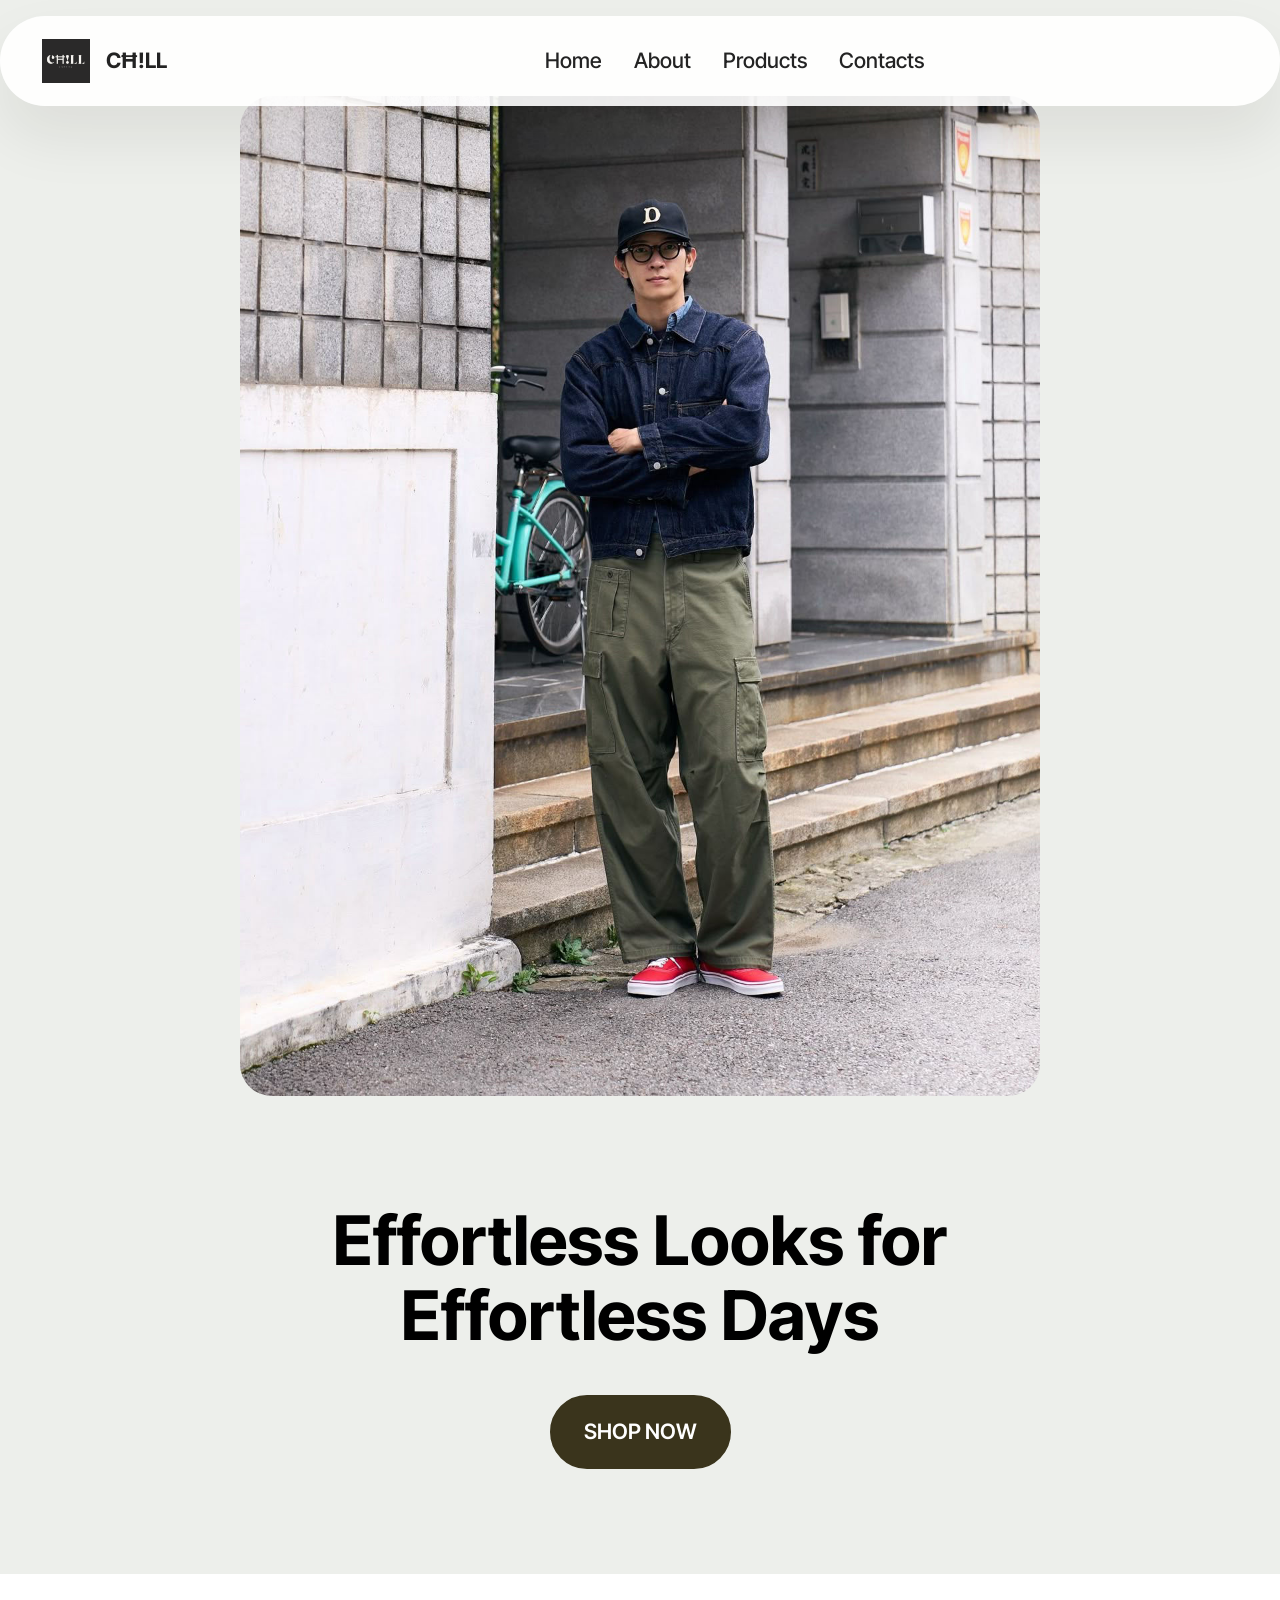
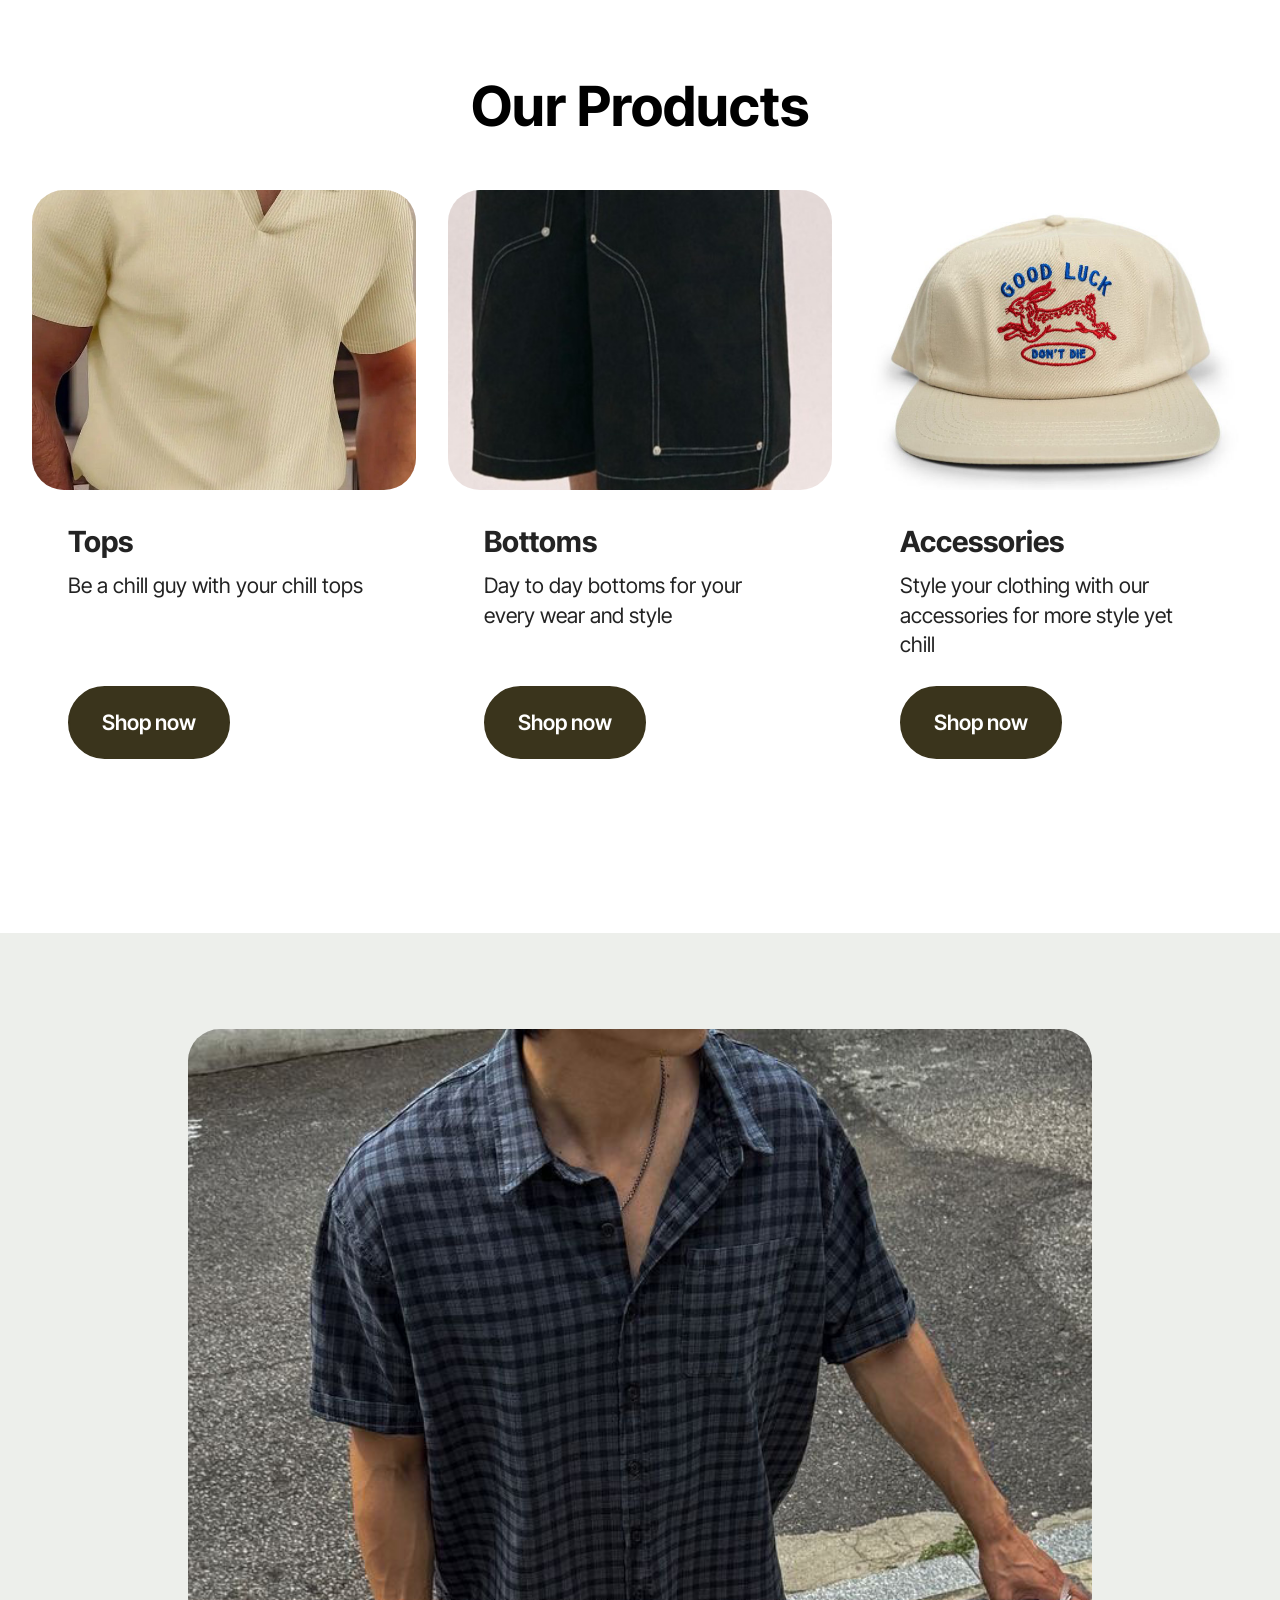
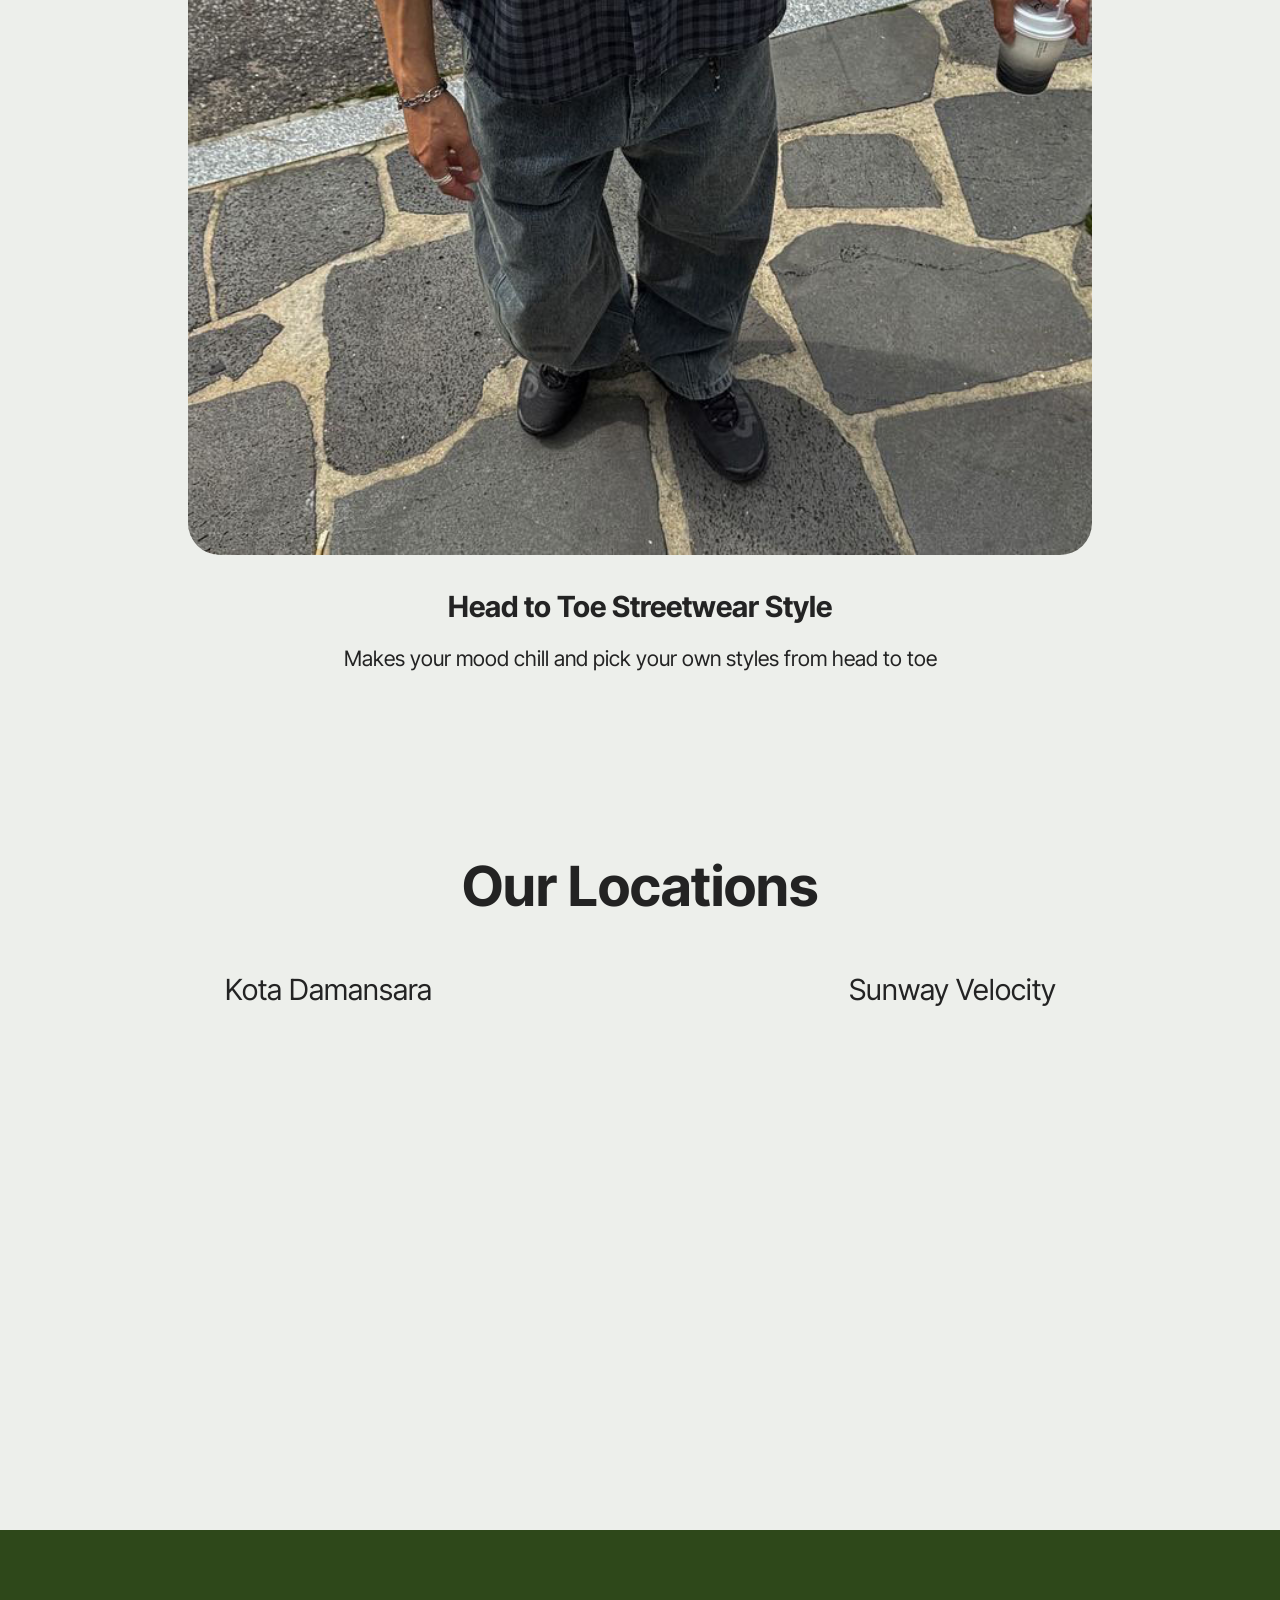
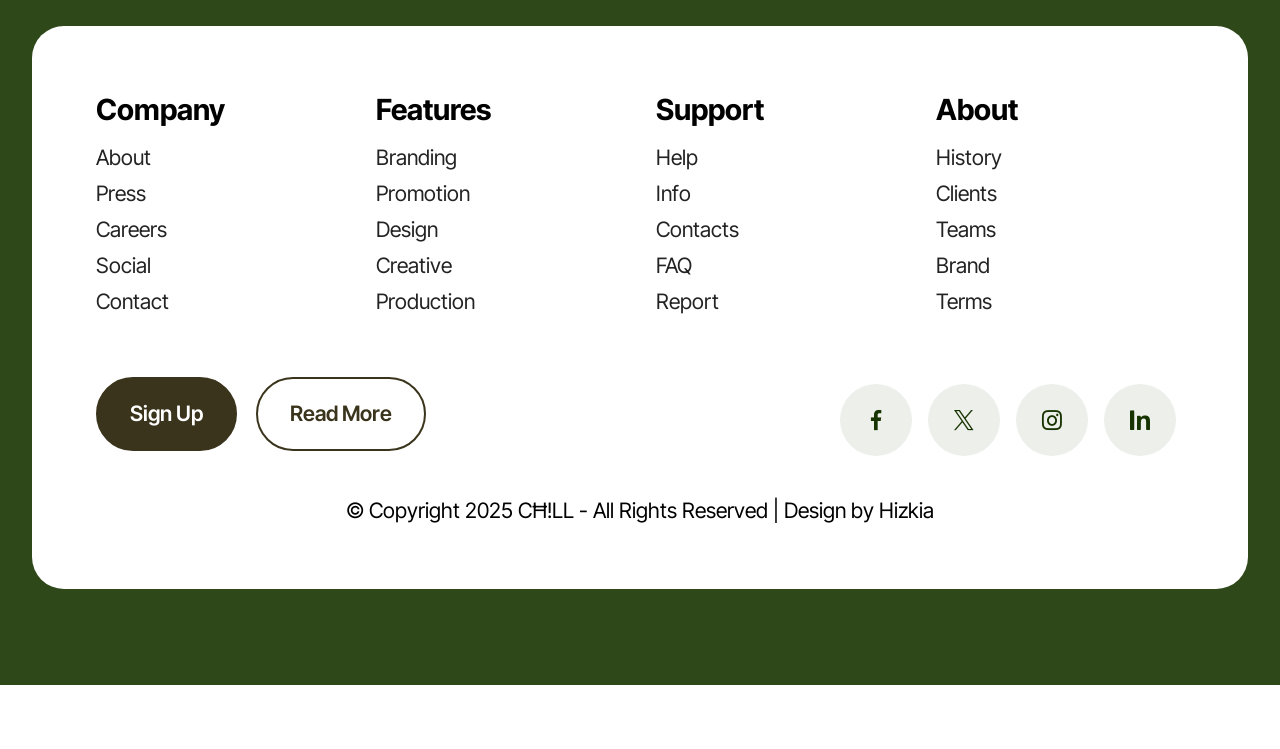
==== page1.html @ 92b8f0cb "create github pages" ====
<!DOCTYPE html>
<html  >
<head>
  <!-- Site made with Mobirise Website Builder v6.1.4, https://mobirise.com -->
  <meta charset="UTF-8">
  <meta http-equiv="X-UA-Compatible" content="IE=edge">
  <meta name="generator" content="Mobirise v6.1.4, mobirise.com">
  <meta name="viewport" content="width=device-width, initial-scale=1, minimum-scale=1">
  <link rel="shortcut icon" href="assets/images/screenshot202025-10-0620at201.42.28e280afpm-89x83.png" type="image/x-icon">
  <meta name="description" content="">
  
  
  <title>Home</title>
  <link rel="stylesheet" href="assets/web/assets/mobirise-icons2/mobirise2.css">
  <link rel="stylesheet" href="assets/bootstrap/css/bootstrap.min.css">
  <link rel="stylesheet" href="assets/animatecss/animate.css">
  <link rel="stylesheet" href="assets/dropdown/css/style.css">
  <link rel="stylesheet" href="assets/socicon/css/styles.css">
  <link rel="stylesheet" href="assets/theme/css/style.css">
  <link rel="preload" href="https://fonts.googleapis.com/css?family=Inter+Tight:100,200,300,400,500,600,700,800,900,100i,200i,300i,400i,500i,600i,700i,800i,900i&display=swap" as="style" onload="this.onload=null;this.rel='stylesheet'">
  <noscript><link rel="stylesheet" href="https://fonts.googleapis.com/css?family=Inter+Tight:100,200,300,400,500,600,700,800,900,100i,200i,300i,400i,500i,600i,700i,800i,900i&display=swap"></noscript>
  <link rel="preload" as="style" href="assets/mobirise/css/mbr-additional.css?v=52fowQ"><link rel="stylesheet" href="assets/mobirise/css/mbr-additional.css?v=52fowQ" type="text/css">

  
  
  
</head>
<body>
  
  <section data-bs-version="5.1" class="menu menu2 cid-uZ5TBM3vTe" once="menu" id="menu02-2i">
	

	<nav class="navbar navbar-dropdown navbar-fixed-top navbar-expand-lg">
		<div class="container">
			<div class="navbar-brand">
				<span class="navbar-logo">
					<a href="https://mobirise.com">
						<img src="assets/images/screenshot202025-10-0620at201.42.28e280afpm-89x83.png" alt="Mobirise Website Builder" style="height: 2.8rem;">
					</a>
				</span>
				<span class="navbar-caption-wrap"><a class="navbar-caption text-black text-primary display-4" href="index.html#header05-1">CĦ!LL</a></span>
			</div>
			<button class="navbar-toggler" type="button" data-toggle="collapse" data-bs-toggle="collapse" data-target="#navbarSupportedContent" data-bs-target="#navbarSupportedContent" aria-controls="navbarNavAltMarkup" aria-expanded="false" aria-label="Toggle navigation">
				<div class="hamburger">
					<span></span>
					<span></span>
					<span></span>
					<span></span>
				</div>
			</button>
			<div class="collapse navbar-collapse" id="navbarSupportedContent">
				<ul class="navbar-nav nav-dropdown nav-right" data-app-modern-menu="true"><li class="nav-item">
						<a class="nav-link link text-black text-primary display-4" href="index.html#header01-7">Home</a>
					</li>
					<li class="nav-item">
						<a class="nav-link link text-black text-primary display-4" href="page1.html" aria-expanded="false">About</a>
					</li><li class="nav-item"><a class="nav-link link text-black text-primary display-4" href="index.html#features04-w">Products</a></li>
					<li class="nav-item">
						<a class="nav-link link text-black text-primary display-4" href="index.html#contacts02-9">Contacts</a>
					</li></ul>
				
				
			</div>
		</div>
	</nav>
</section>

<section data-bs-version="5.1" class="header12 cid-uZ5TBNaJXj" id="header12-2j">
  
  

  <div class="text-center container">
    <div class="row mb-4 justify-content-center">
      <div class="col-12 col-md-8">
        <img class="w-100" src="assets/images/clothing-1200x1500.jpg" alt="Mobirise Website Builder">
      </div>
    </div>
    <div class="row justify-content-center">
      <div class="col-md-12 content-head">
        <h1 class="mbr-section-title mbr-fonts-style mb-4 display-1"><strong><br></strong><strong>Effortless Looks for Effortless Days</strong></h1>
        
        <div class="mbr-section-btn mt-4"><a class="btn btn-primary display-7" href="https://mobiri.se">SHOP NOW</a></div>
      </div>
    </div>
  </div>
</section>

<section data-bs-version="5.1" class="features4 start cid-uZ5TBNyeBZ" id="features04-2k">
	
	
	<div class="container">
		<div class="row justify-content-center">
			<div class="col-12 content-head">
				<div class="mbr-section-head mb-5">
					<h4 class="mbr-section-title mbr-fonts-style align-center mb-0 display-2">
						<strong>Our Products</strong>
					</h4>
					
					
				</div>
			</div>
		</div>
		<div class="row">
			<div class="item features-image col-12 col-md-6 col-lg-4">
				<div class="item-wrapper">
					<div class="item-img">
						<img src="assets/images/mans20tops-712x950.jpeg" alt="Mobirise Website Builder">
					</div>
					<div class="item-content">
						<h5 class="item-title mbr-fonts-style display-5"><strong>Tops</strong></h5>
						<p class="mbr-text mbr-fonts-style display-7">Be a chill guy with your chill tops</p>
						<div class="mbr-section-btn item-footer"><a href="" class="btn item-btn btn-primary display-7">Shop now</a></div>
					</div>

				</div>
			</div>
			<div class="item features-image col-12 col-md-6 col-lg-4">
				<div class="item-wrapper">
					<div class="item-img">
						<img src="assets/images/men20bottomssss-712x949.jpeg" alt="Mobirise Website Builder">
					</div>
					<div class="item-content">
						<h5 class="item-title mbr-fonts-style display-5"><strong>Bottoms</strong></h5>
						<p class="mbr-text mbr-fonts-style display-7">Day to day bottoms for your every wear and style</p>
						<div class="mbr-section-btn item-footer"><a href="" class="btn item-btn btn-primary display-7">Shop now</a></div>
					</div>
				</div>
			</div>
			<div class="item features-image col-12 col-md-6 col-lg-4">
				<div class="item-wrapper">
					<div class="item-img">
						<img src="assets/images/mens20accessories-712x997.jpg" alt="Mobirise Website Builder">
					</div>
					<div class="item-content">
						<h5 class="item-title mbr-fonts-style display-5"><strong>Accessories</strong></h5>
						<p class="mbr-text mbr-fonts-style display-7">Style your clothing with our accessories for more style yet chill</p>
						<div class="mbr-section-btn item-footer"><a href="" class="btn item-btn btn-primary display-7">Shop now</a></div>
					</div>
				</div>
			</div>
		</div>
	</div>
</section>

<section data-bs-version="5.1" class="image01 cid-uZ5TBNVsE1" id="image01-2l">
  

  
  

  <div class="container">
    <div class="row justify-content-center">
      <div class="col-12 col-lg-9">
        <div class="image-wrapper mb-4">
          <img class="w-100" src="assets/images/mens20clothing20123-736x917.jpg" alt="Mobirise Website Builder">
        </div>
        <h4 class="mbr-description mbr-fonts-style mb-3 align-center display-5"><strong>Head to Toe Streetwear Style</strong></h4>
        <p class="mbr-description mbr-fonts-style mb-0 align-center display-7">Makes your mood chill and pick your own styles from head to toe</p>
      </div>
    </div>
  </div>
</section>

<section data-bs-version="5.1" class="contacts2 map1 cid-uZ5TBOinPT" id="map02-2m">
	

	
	<div class="container">
		<div class="row justify-content-center">
			<div class="col-12 content-head">
				<div class="mbr-section-head mb-5">
					<h3 class="mbr-section-title mbr-fonts-style align-center mb-0 display-2">
						<strong>Our Locations</strong>
					</h3>
				</div>
			</div>
		</div>
		<div class="row justify-content-center">
			<div class="map-wrapper col-12 col-md-6">
				<h4 class="mbr-section-subtitle mb-3 align-center mbr-fonts-style display-5">Kota Damansara</h4>
				<div class="google-map"><iframe frameborder="0" style="border:0" src="https://www.google.com/maps/embed?pb=!1m18!1m12!1m3!1d31869.471063913406!2d101.56499687584996!3d3.177635644947261!2m3!1f0!2f0!3f0!3m2!1i1024!2i768!4f13.1!3m3!1m2!1s0x31cc4f6e9ea4f81f%3A0xfacdcd0edbca1a62!2sKota%20Damansara%2C%20Petaling%20Jaya%2C%20Selangor!5e0!3m2!1sen!2smy!4v1759805662565!5m2!1sen!2smy" allowfullscreen=""></iframe></div>
			</div>
			<div class="map-wrapper col-12 col-md-6">
				<h4 class="mbr-section-subtitle mb-3 align-center mbr-fonts-style display-5">Sunway Velocity</h4>
				<div class="google-map"><iframe frameborder="0" style="border:0" src="https://www.google.com/maps/embed?pb=!1m18!1m12!1m3!1d3983.8744508866616!2d101.72227037530624!3d3.127876753282356!2m3!1f0!2f0!3f0!3m2!1i1024!2i768!4f13.1!3m3!1m2!1s0x31cc3614023d8ac1%3A0x16c2db2b9f094ca2!2sSunway%20Velocity%20Mall!5e0!3m2!1sen!2smy!4v1759805737140!5m2!1sen!2smy" allowfullscreen=""></iframe></div>
			</div>
		</div>
	</div>
</section>

<section data-bs-version="5.1" class="footer1 cid-uZ5TBOYBoV" once="footers" id="footer01-2n">
	

	
	
	<div class="container">
		<div class="row mbr-white">
			<div class="col-12 col-md-6 col-lg-3">
				<h5 class="mbr-section-subtitle mbr-fonts-style mb-2 display-5">
					<strong>Company</strong>
				</h5>
				<ul class="list mbr-fonts-style display-7">
					<li class="mbr-text item-wrap">About</li>
					<li class="mbr-text item-wrap">Press</li>
					<li class="mbr-text item-wrap">Careers</li>
					<li class="mbr-text item-wrap">Social</li>
					<li class="mbr-text item-wrap">Contact</li>
				</ul>
			</div>
			<div class="col-12 col-md-6 col-lg-3">
				<h5 class="mbr-section-subtitle mbr-fonts-style mb-2 display-5">
					<strong>Features</strong>
				</h5>
				<ul class="list mbr-fonts-style display-7">
					<li class="mbr-text item-wrap">Branding</li>
					<li class="mbr-text item-wrap">Promotion</li>
					<li class="mbr-text item-wrap">Design</li>
					<li class="mbr-text item-wrap">Creative</li>
					<li class="mbr-text item-wrap">Production</li>
				</ul>
			</div>
			<div class="col-12 col-md-6 col-lg-3">
				<h5 class="mbr-section-subtitle mbr-fonts-style mb-2 display-5">
					<strong>Support</strong>
				</h5>
				<ul class="list mbr-fonts-style display-7">
					<li class="mbr-text item-wrap">Help</li>
					<li class="mbr-text item-wrap">Info</li>
					<li class="mbr-text item-wrap">Contacts</li>
					<li class="mbr-text item-wrap">FAQ</li>
					<li class="mbr-text item-wrap">Report</li>
				</ul>
			</div>
			<div class="col-12 col-md-6 col-lg-3">
				<h5 class="mbr-section-subtitle mbr-fonts-style mb-2 display-5">
					<strong>About</strong>
				</h5>
				<ul class="list mbr-fonts-style display-7">
					<li class="mbr-text item-wrap">History</li>
					<li class="mbr-text item-wrap">Clients</li>
					<li class="mbr-text item-wrap">Teams</li>
					<li class="mbr-text item-wrap">Brand</li>
					<li class="mbr-text item-wrap">Terms</li>
				</ul>
			</div>
			<div class="col-12 mt-5 footer-col">
				<div class="mbr-section-btn align-left">
					<a class="btn btn-primary display-7" href="https://mobiri.se">Sign Up</a>
					<a class="btn btn-success-outline display-7" href="https://mobiri.se">Read More</a>
				</div>

				<div class="social-row mt-2 display-7">
					<div class="soc-item">
						<a href="https://mobiri.se/">
							<span class="mbr-iconfont socicon socicon-facebook"></span>
						</a>
					</div>
					<div class="soc-item">
						<a href="https://mobiri.se/">
							<span class="mbr-iconfont socicon socicon-twitter"></span>
						</a>
					</div>
					<div class="soc-item">
						<a href="https://mobiri.se/">
							<span class="mbr-iconfont socicon socicon-instagram"></span>
						</a>
					</div>
					<div class="soc-item">
						<a href="https://mobiri.se/">
							<span class="mbr-iconfont socicon-logmein socicon"></span>
						</a>
					</div>
				</div>
			</div>
			<div class="col-12 mt-4">
				<p class="mbr-text mb-0 mbr-fonts-style copyright align-center display-7">
					© Copyright 2025 CĦ!LL - All Rights Reserved | Design by Hizkia</p>
			</div>
		</div>
	</div>
</section><section class="display-7" style="padding: 0;align-items: center;justify-content: center;flex-wrap: wrap;    align-content: center;display: flex;position: relative;height: 4rem;"><a href="https://mobiri.se/4250565" style="flex: 1 1;height: 4rem;position: absolute;width: 100%;z-index: 1;"><img alt="" style="height: 4rem;" src="[data-uri]"></a><p style="margin: 0;text-align: center;" class="display-7">&#8204;</p><a style="z-index:1" href="https://mobirise.com/builder/ai-website-builder.html">AI Website Builder</a></section><script src="assets/bootstrap/js/bootstrap.bundle.min.js"></script>  <script src="assets/smoothscroll/smooth-scroll.js"></script>  <script src="assets/ytplayer/index.js"></script>  <script src="assets/dropdown/js/navbar-dropdown.js"></script>  <script src="assets/theme/js/script.js"></script>  
  
  
  <input name="animation" type="hidden">
  </body>
</html>
---- assets/web/assets/mobirise-icons2/mobirise2.css ----
@font-face {
  font-family: 'Moririse2';
  font-display: swap;
  src:  url('mobirise2.eot?f2bix4');
  src:  url('mobirise2.eot?f2bix4#iefix') format('embedded-opentype'),
    url('mobirise2.ttf?f2bix4') format('truetype'),
    url('mobirise2.woff?f2bix4') format('woff'),
    url('mobirise2.svg?f2bix4#mobirise2') format('svg');
  font-weight: normal;
  font-style: normal;
}

[class^="mobi-"], [class*=" mobi-"] {
  /* use !important to prevent issues with browser extensions that change fonts */
  font-family: 'Moririse2' !important;
  speak: none;
  font-style: normal;
  font-weight: normal;
  font-variant: normal;
  text-transform: none;
  line-height: 1;

  /* Better Font Rendering =========== */
  -webkit-font-smoothing: antialiased;
  -moz-osx-font-smoothing: grayscale;
}

.mobi-mbri-add-submenu:before {
  content: "\e900";
}
.mobi-mbri-alert:before {
  content: "\e901";
}
.mobi-mbri-align-center:before {
  content: "\e902";
}
.mobi-mbri-align-justify:before {
  content: "\e903";
}
.mobi-mbri-align-left:before {
  content: "\e904";
}
.mobi-mbri-align-right:before {
  content: "\e905";
}
.mobi-mbri-android:before {
  content: "\e906";
}
.mobi-mbri-apple:before {
  content: "\e907";
}
.mobi-mbri-arrow-down:before {
  content: "\e908";
}
.mobi-mbri-arrow-next:before {
  content: "\e909";
}
.mobi-mbri-arrow-prev:before {
  content: "\e90a";
}
.mobi-mbri-arrow-up:before {
  content: "\e90b";
}
.mobi-mbri-bold:before {
  content: "\e90c";
}
.mobi-mbri-bookmark:before {
  content: "\e90d";
}
.mobi-mbri-bootstrap:before {
  content: "\e90e";
}
.mobi-mbri-briefcase:before {
  content: "\e90f";
}
.mobi-mbri-browse:before {
  content: "\e910";
}
.mobi-mbri-bulleted-list:before {
  content: "\e911";
}
.mobi-mbri-calendar:before {
  content: "\e912";
}
.mobi-mbri-camera:before {
  content: "\e913";
}
.mobi-mbri-cart-add:before {
  content: "\e914";
}
.mobi-mbri-cart-full:before {
  content: "\e915";
}
.mobi-mbri-cash:before {
  content: "\e916";
}
.mobi-mbri-change-style:before {
  content: "\e917";
}
.mobi-mbri-chat:before {
  content: "\e918";
}
.mobi-mbri-clock:before {
  content: "\e919";
}
.mobi-mbri-close:before {
  content: "\e91a";
}
.mobi-mbri-cloud:before {
  content: "\e91b";
}
.mobi-mbri-code:before {
  content: "\e91c";
}
.mobi-mbri-contact-form:before {
  content: "\e91d";
}
.mobi-mbri-credit-card:before {
  content: "\e91e";
}
.mobi-mbri-cursor-click:before {
  content: "\e91f";
}
.mobi-mbri-cust-feedback:before {
  content: "\e920";
}
.mobi-mbri-database:before {
  content: "\e921";
}
.mobi-mbri-delivery:before {
  content: "\e922";
}
.mobi-mbri-desktop:before {
  content: "\e923";
}
.mobi-mbri-devices:before {
  content: "\e924";
}
.mobi-mbri-down:before {
  content: "\e925";
}
.mobi-mbri-download-2:before {
  content: "\e926";
}
.mobi-mbri-download:before {
  content: "\e927";
}
.mobi-mbri-drag-n-drop-2:before {
  content: "\e928";
}
.mobi-mbri-drag-n-drop:before {
  content: "\e929";
}
.mobi-mbri-edit-2:before {
  content: "\e92a";
}
.mobi-mbri-edit:before {
  content: "\e92b";
}
.mobi-mbri-error:before {
  content: "\e92c";
}
.mobi-mbri-extension:before {
  content: "\e92d";
}
.mobi-mbri-features:before {
  content: "\e92e";
}
.mobi-mbri-file:before {
  content: "\e92f";
}
.mobi-mbri-flag:before {
  content: "\e930";
}
.mobi-mbri-folder:before {
  content: "\e931";
}
.mobi-mbri-gift:before {
  content: "\e932";
}
.mobi-mbri-github:before {
  content: "\e933";
}
.mobi-mbri-globe-2:before {
  content: "\e934";
}
.mobi-mbri-globe:before {
  content: "\e935";
}
.mobi-mbri-growing-chart:before {
  content: "\e936";
}
.mobi-mbri-hearth:before {
  content: "\e937";
}
.mobi-mbri-help:before {
  content: "\e938";
}
.mobi-mbri-home:before {
  content: "\e939";
}
.mobi-mbri-hot-cup:before {
  content: "\e93a";
}
.mobi-mbri-idea:before {
  content: "\e93b";
}
.mobi-mbri-image-gallery:before {
  content: "\e93c";
}
.mobi-mbri-image-slider:before {
  content: "\e93d";
}
.mobi-mbri-info:before {
  content: "\e93e";
}
.mobi-mbri-italic:before {
  content: "\e93f";
}
.mobi-mbri-key:before {
  content: "\e940";
}
.mobi-mbri-laptop:before {
  content: "\e941";
}
.mobi-mbri-layers:before {
  content: "\e942";
}
.mobi-mbri-left-right:before {
  content: "\e943";
}
.mobi-mbri-left:before {
  content: "\e944";
}
.mobi-mbri-letter:before {
  content: "\e945";
}
.mobi-mbri-like:before {
  content: "\e946";
}
.mobi-mbri-link:before {
  content: "\e947";
}
.mobi-mbri-lock:before {
  content: "\e948";
}
.mobi-mbri-login:before {
  content: "\e949";
}
.mobi-mbri-logout:before {
  content: "\e94a";
}
.mobi-mbri-magic-stick:before {
  content: "\e94b";
}
.mobi-mbri-map-pin:before {
  content: "\e94c";
}
.mobi-mbri-menu:before {
  content: "\e94d";
}
.mobi-mbri-mobile-2:before {
  content: "\e94e";
}
.mobi-mbri-mobile-horizontal:before {
  content: "\e94f";
}
.mobi-mbri-mobile:before {
  content: "\e950";
}
.mobi-mbri-mobirise:before {
  content: "\e951";
}
.mobi-mbri-more-horizontal:before {
  content: "\e952";
}
.mobi-mbri-more-vertical:before {
  content: "\e953";
}
.mobi-mbri-music:before {
  content: "\e954";
}
.mobi-mbri-new-file:before {
  content: "\e955";
}
.mobi-mbri-numbered-list:before {
  content: "\e956";
}
.mobi-mbri-opened-folder:before {
  content: "\e957";
}
.mobi-mbri-pages:before {
  content: "\e958";
}
.mobi-mbri-paper-plane:before {
  content: "\e959";
}
.mobi-mbri-paperclip:before {
  content: "\e95a";
}
.mobi-mbri-phone:before {
  content: "\e95b";
}
.mobi-mbri-photo:before {
  content: "\e95c";
}
.mobi-mbri-photos:before {
  content: "\e95d";
}
.mobi-mbri-pin:before {
  content: "\e95e";
}
.mobi-mbri-play:before {
  content: "\e95f";
}
.mobi-mbri-plus:before {
  content: "\e960";
}
.mobi-mbri-preview:before {
  content: "\e961";
}
.mobi-mbri-print:before {
  content: "\e962";
}
.mobi-mbri-protect:before {
  content: "\e963";
}
.mobi-mbri-question:before {
  content: "\e964";
}
.mobi-mbri-quote-left:before {
  content: "\e965";
}
.mobi-mbri-quote-right:before {
  content: "\e966";
}
.mobi-mbri-redo:before {
  content: "\e967";
}
.mobi-mbri-refresh:before {
  content: "\e968";
}
.mobi-mbri-responsive-2:before {
  content: "\e969";
}
.mobi-mbri-responsive:before {
  content: "\e96a";
}
.mobi-mbri-right:before {
  content: "\e96b";
}
.mobi-mbri-rocket:before {
  content: "\e96c";
}
.mobi-mbri-sad-face:before {
  content: "\e96d";
}
.mobi-mbri-sale:before {
  content: "\e96e";
}
.mobi-mbri-save:before {
  content: "\e96f";
}
.mobi-mbri-search:before {
  content: "\e970";
}
.mobi-mbri-setting-2:before {
  content: "\e971";
}
.mobi-mbri-setting-3:before {
  content: "\e972";
}
.mobi-mbri-setting:before {
  content: "\e973";
}
.mobi-mbri-share:before {
  content: "\e974";
}
.mobi-mbri-shopping-bag:before {
  content: "\e975";
}
.mobi-mbri-shopping-basket:before {
  content: "\e976";
}
.mobi-mbri-shopping-cart:before {
  content: "\e977";
}
.mobi-mbri-sites:before {
  content: "\e978";
}
.mobi-mbri-smile-face:before {
  content: "\e979";
}
.mobi-mbri-speed:before {
  content: "\e97a";
}
.mobi-mbri-star:before {
  content: "\e97b";
}
.mobi-mbri-success:before {
  content: "\e97c";
}
.mobi-mbri-sun:before {
  content: "\e97d";
}
.mobi-mbri-sun2:before {
  content: "\e97e";
}
.mobi-mbri-tablet-vertical:before {
  content: "\e97f";
}
.mobi-mbri-tablet:before {
  content: "\e980";
}
.mobi-mbri-target:before {
  content: "\e981";
}
.mobi-mbri-timer:before {
  content: "\e982";
}
.mobi-mbri-to-ftp:before {
  content: "\e983";
}
.mobi-mbri-to-local-drive:before {
  content: "\e984";
}
.mobi-mbri-touch-swipe:before {
  content: "\e985";
}
.mobi-mbri-touch:before {
  content: "\e986";
}
.mobi-mbri-trash:before {
  content: "\e987";
}
.mobi-mbri-underline:before {
  content: "\e988";
}
.mobi-mbri-undo:before {
  content: "\e989";
}
.mobi-mbri-unlink:before {
  content: "\e98a";
}
.mobi-mbri-unlock:before {
  content: "\e98b";
}
.mobi-mbri-up-down:before {
  content: "\e98c";
}
.mobi-mbri-up:before {
  content: "\e98d";
}
.mobi-mbri-update:before {
  content: "\e98e";
}
.mobi-mbri-upload-2:before {
  content: "\e98f";
}
.mobi-mbri-upload:before {
  content: "\e990";
}
.mobi-mbri-user-2:before {
  content: "\e991";
}
.mobi-mbri-user:before {
  content: "\e992";
}
.mobi-mbri-users:before {
  content: "\e993";
}
.mobi-mbri-video-play:before {
  content: "\e994";
}
.mobi-mbri-video:before {
  content: "\e995";
}
.mobi-mbri-watch:before {
  content: "\e996";
}
.mobi-mbri-website-theme-2:before {
  content: "\e997";
}
.mobi-mbri-website-theme:before {
  content: "\e998";
}
.mobi-mbri-wifi:before {
  content: "\e999";
}
.mobi-mbri-windows:before {
  content: "\e99a";
}
.mobi-mbri-zoom-in:before {
  content: "\e99b";
}
.mobi-mbri-zoom-out:before {
  content: "\e99c";
}
---- assets/dropdown/css/style.css ----
.navbar-dropdown {
  left: 0;
  padding: 0;
  position: absolute;
  right: 0;
  top: 0;
  transition: all 0.45s ease;
  z-index: 1030;
  background: #282828; }
  .navbar-dropdown .navbar-logo {
    margin-right: 0.8rem;
    transition: margin 0.3s ease-in-out;
    vertical-align: middle; }
    .navbar-dropdown .navbar-logo img {
      height: 3.125rem;
      transition: all 0.3s ease-in-out; }
    .navbar-dropdown .navbar-logo.mbr-iconfont {
      font-size: 3.125rem;
      line-height: 3.125rem; }
  .navbar-dropdown .navbar-caption {
    font-weight: 700;
    white-space: normal;
    vertical-align: -4px;
    line-height: 3.125rem !important; }
    .navbar-dropdown .navbar-caption, .navbar-dropdown .navbar-caption:hover {
      color: inherit;
      text-decoration: none; }
  .navbar-dropdown .mbr-iconfont + .navbar-caption {
    vertical-align: -1px; }
  .navbar-dropdown.navbar-fixed-top {
    position: fixed; }
  .navbar-dropdown .navbar-brand span {
    vertical-align: -4px; }
  .navbar-dropdown.bg-color.transparent {
    background: none; }
  .navbar-dropdown.navbar-short .navbar-brand {
    padding: 0.625rem 0; }
    .navbar-dropdown.navbar-short .navbar-brand span {
      vertical-align: -1px; }
  .navbar-dropdown.navbar-short .navbar-caption {
    line-height: 2.375rem !important;
    vertical-align: -2px; }
  .navbar-dropdown.navbar-short .navbar-logo {
    margin-right: 0.5rem; }
    .navbar-dropdown.navbar-short .navbar-logo img {
      height: 2.375rem; }
    .navbar-dropdown.navbar-short .navbar-logo.mbr-iconfont {
      font-size: 2.375rem;
      line-height: 2.375rem; }
  .navbar-dropdown.navbar-short .mbr-table-cell {
    height: 3.625rem; }
  .navbar-dropdown .navbar-close {
    left: 0.6875rem;
    position: fixed;
    top: 0.75rem;
    z-index: 1000; }
  .navbar-dropdown .hamburger-icon {
    content: "";
    display: inline-block;
    vertical-align: middle;
    width: 16px;
    -webkit-box-shadow: 0 -6px 0 1px #282828,0 0 0 1px #282828,0 6px 0 1px #282828;
    -moz-box-shadow: 0 -6px 0 1px #282828,0 0 0 1px #282828,0 6px 0 1px #282828;
    box-shadow: 0 -6px 0 1px #282828,0 0 0 1px #282828,0 6px 0 1px #282828; }

.dropdown-menu .dropdown-toggle[data-toggle="dropdown-submenu"]::after {
  border-bottom: 0.35em solid transparent;
  border-left: 0.35em solid;
  border-right: 0;
  border-top: 0.35em solid transparent;
  margin-left: 0.3rem; }

.dropdown-menu .dropdown-item:focus {
  outline: 0; }

.nav-dropdown {
  font-size: 0.75rem;
  font-weight: 500;
  height: auto !important; }
  .nav-dropdown .nav-btn {
    padding-left: 1rem; }
  .nav-dropdown .link {
    margin: .667em 1.667em;
    font-weight: 500;
    padding: 0;
    transition: color .2s ease-in-out; }
    .nav-dropdown .link.dropdown-toggle {
      margin-right: 2.583em; }
      .nav-dropdown .link.dropdown-toggle::after {
        margin-left: .25rem;
        border-top: 0.35em solid;
        border-right: 0.35em solid transparent;
        border-left: 0.35em solid transparent;
        border-bottom: 0; }
      .nav-dropdown .link.dropdown-toggle[aria-expanded="true"] {
        margin: 0;
        padding: 0.667em 3.263em  0.667em 1.667em; }
  .nav-dropdown .link::after,
  .nav-dropdown .dropdown-item::after {
    color: inherit; }
  .nav-dropdown .btn {
    font-size: 0.75rem;
    font-weight: 700;
    letter-spacing: 0;
    margin-bottom: 0;
    padding-left: 1.25rem;
    padding-right: 1.25rem; }
  .nav-dropdown .dropdown-menu {
    border-radius: 0;
    border: 0;
    left: 0;
    margin: 0;
    padding-bottom: 1.25rem;
    padding-top: 1.25rem;
    position: relative; }
  .nav-dropdown .dropdown-submenu {
    margin-left: 0.125rem;
    top: 0; }
  .nav-dropdown .dropdown-item {
    font-weight: 500;
    line-height: 2;
    padding: 0.3846em 4.615em 0.3846em 1.5385em;
    position: relative;
    transition: color .2s ease-in-out, background-color .2s ease-in-out; }
    .nav-dropdown .dropdown-item::after {
      margin-top: -0.3077em;
      position: absolute;
      right: 1.1538em;
      top: 50%; }
    .nav-dropdown .dropdown-item:focus, .nav-dropdown .dropdown-item:hover {
      background: none; }

@media (max-width: 767px) {
  .nav-dropdown.navbar-toggleable-sm {
    bottom: 0;
    display: none;
    left: 0;
    overflow-x: hidden;
    position: fixed;
    top: 0;
    transform: translateX(-100%);
    -ms-transform: translateX(-100%);
    -webkit-transform: translateX(-100%);
    width: 18.75rem;
    z-index: 999; } }
.nav-dropdown.navbar-toggleable-xl {
  bottom: 0;
  display: none;
  left: 0;
  overflow-x: hidden;
  position: fixed;
  top: 0;
  transform: translateX(-100%);
  -ms-transform: translateX(-100%);
  -webkit-transform: translateX(-100%);
  width: 18.75rem;
  z-index: 999; }

.nav-dropdown-sm {
  display: block !important;
  overflow-x: hidden;
  overflow: auto;
  padding-top: 3.875rem; }
  .nav-dropdown-sm::after {
    content: "";
    display: block;
    height: 3rem;
    width: 100%; }
  .nav-dropdown-sm.collapse.in ~ .navbar-close {
    display: block !important; }
  .nav-dropdown-sm.collapsing, .nav-dropdown-sm.collapse.in {
    transform: translateX(0);
    -ms-transform: translateX(0);
    -webkit-transform: translateX(0);
    transition: all 0.25s ease-out;
    -webkit-transition: all 0.25s ease-out;
    background: #282828; }
  .nav-dropdown-sm.collapsing[aria-expanded="false"] {
    transform: translateX(-100%);
    -ms-transform: translateX(-100%);
    -webkit-transform: translateX(-100%); }
  .nav-dropdown-sm .nav-item {
    display: block;
    margin-left: 0 !important;
    padding-left: 0; }
  .nav-dropdown-sm .link,
  .nav-dropdown-sm .dropdown-item {
    border-top: 1px dotted rgba(255, 255, 255, 0.1);
    font-size: 0.8125rem;
    line-height: 1.6;
    margin: 0 !important;
    padding: 0.875rem 2.4rem 0.875rem 1.5625rem !important;
    position: relative;
    white-space: normal; }
    .nav-dropdown-sm .link:focus, .nav-dropdown-sm .link:hover,
    .nav-dropdown-sm .dropdown-item:focus,
    .nav-dropdown-sm .dropdown-item:hover {
      background: rgba(0, 0, 0, 0.2) !important;
      color: #c0a375; }
  .nav-dropdown-sm .nav-btn {
    position: relative;
    padding: 1.5625rem 1.5625rem 0 1.5625rem; }
    .nav-dropdown-sm .nav-btn::before {
      border-top: 1px dotted rgba(255, 255, 255, 0.1);
      content: "";
      left: 0;
      position: absolute;
      top: 0;
      width: 100%; }
    .nav-dropdown-sm .nav-btn + .nav-btn {
      padding-top: 0.625rem; }
      .nav-dropdown-sm .nav-btn + .nav-btn::before {
        display: none; }
  .nav-dropdown-sm .btn {
    padding: 0.625rem 0; }
  .nav-dropdown-sm .dropdown-toggle[data-toggle="dropdown-submenu"]::after {
    margin-left: .25rem;
    border-top: 0.35em solid;
    border-right: 0.35em solid transparent;
    border-left: 0.35em solid transparent;
    border-bottom: 0; }
  .nav-dropdown-sm .dropdown-toggle[data-toggle="dropdown-submenu"][aria-expanded="true"]::after {
    border-top: 0;
    border-right: 0.35em solid transparent;
    border-left: 0.35em solid transparent;
    border-bottom: 0.35em solid; }
  .nav-dropdown-sm .dropdown-menu {
    margin: 0;
    padding: 0;
    position: relative;
    top: 0;
    left: 0;
    width: 100%;
    border: 0;
    float: none;
    border-radius: 0;
    background: none; }
  .nav-dropdown-sm .dropdown-submenu {
    left: 100%;
    margin-left: 0.125rem;
    margin-top: -1.25rem;
    top: 0; }

.navbar-toggleable-sm .nav-dropdown .dropdown-menu {
  position: absolute; }

.navbar-toggleable-sm .nav-dropdown .dropdown-submenu {
  left: 100%;
  margin-left: 0.125rem;
  margin-top: -1.25rem;
  top: 0; }

.navbar-toggleable-sm.opened .nav-dropdown .dropdown-menu {
  position: relative; }

.navbar-toggleable-sm.opened .nav-dropdown .dropdown-submenu {
  left: 0;
  margin-left: 00rem;
  margin-top: 0rem;
  top: 0; }

.is-builder .nav-dropdown.collapsing {
  transition: none !important; }
---- assets/socicon/css/styles.css ----
@charset "UTF-8";

@font-face {
  font-family: 'Socicon';
  src:  url('../fonts/socicon.eot');
  src:  url('../fonts/socicon.eot?#iefix') format('embedded-opentype'),
    url('../fonts/socicon.woff2') format('woff2'),
    url('../fonts/socicon.ttf') format('truetype'),
    url('../fonts/socicon.woff') format('woff'),
    url('../fonts/socicon.svg#socicon') format('svg');
  font-weight: normal;
  font-style: normal;
  font-display: swap;
}

[data-icon]:before {
  font-family: "socicon" !important;
  content: attr(data-icon);
  font-style: normal !important;
  font-weight: normal !important;
  font-variant: normal !important;
  text-transform: none !important;
  speak: none;
  line-height: 1;
  -webkit-font-smoothing: antialiased;
  -moz-osx-font-smoothing: grayscale;
}

[class^="socicon-"], [class*=" socicon-"] {
  /* use !important to prevent issues with browser extensions that change fonts */
  font-family: 'Socicon' !important;
  speak: none;
  font-style: normal;
  font-weight: normal;
  font-variant: normal;
  text-transform: none;
  line-height: 1;

  /* Better Font Rendering =========== */
  -webkit-font-smoothing: antialiased;
  -moz-osx-font-smoothing: grayscale;
}

.socicon-500px:before {
  content: "\e000";
}
.socicon-8tracks:before {
  content: "\e001";
}
.socicon-airbnb:before {
  content: "\e002";
}
.socicon-alliance:before {
  content: "\e003";
}
.socicon-amazon:before {
  content: "\e004";
}
.socicon-amplement:before {
  content: "\e005";
}
.socicon-android:before {
  content: "\e006";
}
.socicon-angellist:before {
  content: "\e007";
}
.socicon-apple:before {
  content: "\e008";
}
.socicon-appnet:before {
  content: "\e009";
}
.socicon-baidu:before {
  content: "\e00a";
}
.socicon-bandcamp:before {
  content: "\e00b";
}
.socicon-battlenet:before {
  content: "\e00c";
}
.socicon-mixer:before {
  content: "\e00d";
}
.socicon-bebee:before {
  content: "\e00e";
}
.socicon-bebo:before {
  content: "\e00f";
}
.socicon-behance:before {
  content: "\e010";
}
.socicon-blizzard:before {
  content: "\e011";
}
.socicon-blogger:before {
  content: "\e012";
}
.socicon-buffer:before {
  content: "\e013";
}
.socicon-chrome:before {
  content: "\e014";
}
.socicon-coderwall:before {
  content: "\e015";
}
.socicon-curse:before {
  content: "\e016";
}
.socicon-dailymotion:before {
  content: "\e017";
}
.socicon-deezer:before {
  content: "\e018";
}
.socicon-delicious:before {
  content: "\e019";
}
.socicon-deviantart:before {
  content: "\e01a";
}
.socicon-diablo:before {
  content: "\e01b";
}
.socicon-digg:before {
  content: "\e01c";
}
.socicon-discord:before {
  content: "\e01d";
}
.socicon-disqus:before {
  content: "\e01e";
}
.socicon-douban:before {
  content: "\e01f";
}
.socicon-draugiem:before {
  content: "\e020";
}
.socicon-dribbble:before {
  content: "\e021";
}
.socicon-drupal:before {
  content: "\e022";
}
.socicon-ebay:before {
  content: "\e023";
}
.socicon-ello:before {
  content: "\e024";
}
.socicon-endomodo:before {
  content: "\e025";
}
.socicon-envato:before {
  content: "\e026";
}
.socicon-etsy:before {
  content: "\e027";
}
.socicon-facebook:before {
  content: "\e028";
}
.socicon-feedburner:before {
  content: "\e029";
}
.socicon-filmweb:before {
  content: "\e02a";
}
.socicon-firefox:before {
  content: "\e02b";
}
.socicon-flattr:before {
  content: "\e02c";
}
.socicon-flickr:before {
  content: "\e02d";
}
.socicon-formulr:before {
  content: "\e02e";
}
.socicon-forrst:before {
  content: "\e02f";
}
.socicon-foursquare:before {
  content: "\e030";
}
.socicon-friendfeed:before {
  content: "\e031";
}
.socicon-github:before {
  content: "\e032";
}
.socicon-goodreads:before {
  content: "\e033";
}
.socicon-google:before {
  content: "\e034";
}
.socicon-googlescholar:before {
  content: "\e035";
}
.socicon-googlegroups:before {
  content: "\e036";
}
.socicon-googlephotos:before {
  content: "\e037";
}
.socicon-googleplus:before {
  content: "\e038";
}
.socicon-grooveshark:before {
  content: "\e039";
}
.socicon-hackerrank:before {
  content: "\e03a";
}
.socicon-hearthstone:before {
  content: "\e03b";
}
.socicon-hellocoton:before {
  content: "\e03c";
}
.socicon-heroes:before {
  content: "\e03d";
}
.socicon-smashcast:before {
  content: "\e03e";
}
.socicon-horde:before {
  content: "\e03f";
}
.socicon-houzz:before {
  content: "\e040";
}
.socicon-icq:before {
  content: "\e041";
}
.socicon-identica:before {
  content: "\e042";
}
.socicon-imdb:before {
  content: "\e043";
}
.socicon-instagram:before {
  content: "\e044";
}
.socicon-issuu:before {
  content: "\e045";
}
.socicon-istock:before {
  content: "\e046";
}
.socicon-itunes:before {
  content: "\e047";
}
.socicon-keybase:before {
  content: "\e048";
}
.socicon-lanyrd:before {
  content: "\e049";
}
.socicon-lastfm:before {
  content: "\e04a";
}
.socicon-line:before {
  content: "\e04b";
}
.socicon-linkedin:before {
  content: "\e04c";
}
.socicon-livejournal:before {
  content: "\e04d";
}
.socicon-lyft:before {
  content: "\e04e";
}
.socicon-macos:before {
  content: "\e04f";
}
.socicon-mail:before {
  content: "\e050";
}
.socicon-medium:before {
  content: "\e051";
}
.socicon-meetup:before {
  content: "\e052";
}
.socicon-mixcloud:before {
  content: "\e053";
}
.socicon-modelmayhem:before {
  content: "\e054";
}
.socicon-mumble:before {
  content: "\e055";
}
.socicon-myspace:before {
  content: "\e056";
}
.socicon-newsvine:before {
  content: "\e057";
}
.socicon-nintendo:before {
  content: "\e058";
}
.socicon-npm:before {
  content: "\e059";
}
.socicon-odnoklassniki:before {
  content: "\e05a";
}
.socicon-openid:before {
  content: "\e05b";
}
.socicon-opera:before {
  content: "\e05c";
}
.socicon-outlook:before {
  content: "\e05d";
}
.socicon-overwatch:before {
  content: "\e05e";
}
.socicon-patreon:before {
  content: "\e05f";
}
.socicon-paypal:before {
  content: "\e060";
}
.socicon-periscope:before {
  content: "\e061";
}
.socicon-persona:before {
  content: "\e062";
}
.socicon-pinterest:before {
  content: "\e063";
}
.socicon-play:before {
  content: "\e064";
}
.socicon-player:before {
  content: "\e065";
}
.socicon-playstation:before {
  content: "\e066";
}
.socicon-pocket:before {
  content: "\e067";
}
.socicon-qq:before {
  content: "\e068";
}
.socicon-quora:before {
  content: "\e069";
}
.socicon-raidcall:before {
  content: "\e06a";
}
.socicon-ravelry:before {
  content: "\e06b";
}
.socicon-reddit:before {
  content: "\e06c";
}
.socicon-renren:before {
  content: "\e06d";
}
.socicon-researchgate:before {
  content: "\e06e";
}
.socicon-residentadvisor:before {
  content: "\e06f";
}
.socicon-reverbnation:before {
  content: "\e070";
}
.socicon-rss:before {
  content: "\e071";
}
.socicon-sharethis:before {
  content: "\e072";
}
.socicon-skype:before {
  content: "\e073";
}
.socicon-slideshare:before {
  content: "\e074";
}
.socicon-smugmug:before {
  content: "\e075";
}
.socicon-snapchat:before {
  content: "\e076";
}
.socicon-songkick:before {
  content: "\e077";
}
.socicon-soundcloud:before {
  content: "\e078";
}
.socicon-spotify:before {
  content: "\e079";
}
.socicon-stackexchange:before {
  content: "\e07a";
}
.socicon-stackoverflow:before {
  content: "\e07b";
}
.socicon-starcraft:before {
  content: "\e07c";
}
.socicon-stayfriends:before {
  content: "\e07d";
}
.socicon-steam:before {
  content: "\e07e";
}
.socicon-storehouse:before {
  content: "\e07f";
}
.socicon-strava:before {
  content: "\e080";
}
.socicon-streamjar:before {
  content: "\e081";
}
.socicon-stumbleupon:before {
  content: "\e082";
}
.socicon-swarm:before {
  content: "\e083";
}
.socicon-teamspeak:before {
  content: "\e084";
}
.socicon-teamviewer:before {
  content: "\e085";
}
.socicon-technorati:before {
  content: "\e086";
}
.socicon-telegram:before {
  content: "\e087";
}
.socicon-tripadvisor:before {
  content: "\e088";
}
.socicon-tripit:before {
  content: "\e089";
}
.socicon-triplej:before {
  content: "\e08a";
}
.socicon-tumblr:before {
  content: "\e08b";
}
.socicon-twitch:before {
  content: "\e08c";
}
.socicon-twitter:before {
  content: "\e08d";
}
.socicon-uber:before {
  content: "\e08e";
}
.socicon-ventrilo:before {
  content: "\e08f";
}
.socicon-viadeo:before {
  content: "\e090";
}
.socicon-viber:before {
  content: "\e091";
}
.socicon-viewbug:before {
  content: "\e092";
}
.socicon-vimeo:before {
  content: "\e093";
}
.socicon-vine:before {
  content: "\e094";
}
.socicon-vkontakte:before {
  content: "\e095";
}
.socicon-warcraft:before {
  content: "\e096";
}
.socicon-wechat:before {
  content: "\e097";
}
.socicon-weibo:before {
  content: "\e098";
}
.socicon-whatsapp:before {
  content: "\e099";
}
.socicon-wikipedia:before {
  content: "\e09a";
}
.socicon-windows:before {
  content: "\e09b";
}
.socicon-wordpress:before {
  content: "\e09c";
}
.socicon-wykop:before {
  content: "\e09d";
}
.socicon-xbox:before {
  content: "\e09e";
}
.socicon-xing:before {
  content: "\e09f";
}
.socicon-yahoo:before {
  content: "\e0a0";
}
.socicon-yammer:before {
  content: "\e0a1";
}
.socicon-yandex:before {
  content: "\e0a2";
}
.socicon-yelp:before {
  content: "\e0a3";
}
.socicon-younow:before {
  content: "\e0a4";
}
.socicon-youtube:before {
  content: "\e0a5";
}
.socicon-zapier:before {
  content: "\e0a6";
}
.socicon-zerply:before {
  content: "\e0a7";
}
.socicon-zomato:before {
  content: "\e0a8";
}
.socicon-zynga:before {
  content: "\e0a9";
}
.socicon-bluesky:before {
  content: "\e0aa";
}
.socicon-threads:before {
  content: "\e0ab";
}
.socicon-spreadshirt:before {
  content: "\e901";
}
.socicon-gamejolt:before {
  content: "\e902";
}
.socicon-trello:before {
  content: "\e903";
}
.socicon-tunein:before {
  content: "\e904";
}
.socicon-bloglovin:before {
  content: "\e905";
}
.socicon-gamewisp:before {
  content: "\e906";
}
.socicon-messenger:before {
  content: "\e907";
}
.socicon-pandora:before {
  content: "\e908";
}
.socicon-augment:before {
  content: "\e909";
}
.socicon-bitbucket:before {
  content: "\e90a";
}
.socicon-fyuse:before {
  content: "\e90b";
}
.socicon-yt-gaming:before {
  content: "\e90c";
}
.socicon-sketchfab:before {
  content: "\e90d";
}
.socicon-mobcrush:before {
  content: "\e90e";
}
.socicon-microsoft:before {
  content: "\e90f";
}
.socicon-realtor:before {
  content: "\e910";
}
.socicon-tidal:before {
  content: "\e911";
}
.socicon-qobuz:before {
  content: "\e912";
}
.socicon-natgeo:before {
  content: "\e913";
}
.socicon-mastodon:before {
  content: "\e914";
}
.socicon-unsplash:before {
  content: "\e915";
}
.socicon-homeadvisor:before {
  content: "\e916";
}
.socicon-angieslist:before {
  content: "\e917";
}
.socicon-codepen:before {
  content: "\e918";
}
.socicon-slack:before {
  content: "\e919";
}
.socicon-openaigym:before {
  content: "\e91a";
}
.socicon-logmein:before {
  content: "\e91b";
}
.socicon-fiverr:before {
  content: "\e91c";
}
.socicon-gotomeeting:before {
  content: "\e91d";
}
.socicon-aliexpress:before {
  content: "\e91e";
}
.socicon-guru:before {
  content: "\e91f";
}
.socicon-appstore:before {
  content: "\e920";
}
.socicon-homes:before {
  content: "\e921";
}
.socicon-zoom:before {
  content: "\e922";
}
.socicon-alibaba:before {
  content: "\e923";
}
.socicon-craigslist:before {
  content: "\e924";
}
.socicon-wix:before {
  content: "\e925";
}
.socicon-redfin:before {
  content: "\e926";
}
.socicon-googlecalendar:before {
  content: "\e927";
}
.socicon-shopify:before {
  content: "\e928";
}
.socicon-freelancer:before {
  content: "\e929";
}
.socicon-seedrs:before {
  content: "\e92a";
}
.socicon-bing:before {
  content: "\e92b";
}
.socicon-doodle:before {
  content: "\e92c";
}
.socicon-bonanza:before {
  content: "\e92d";
}
.socicon-squarespace:before {
  content: "\e92e";
}
.socicon-toptal:before {
  content: "\e92f";
}
.socicon-gust:before {
  content: "\e930";
}
.socicon-ask:before {
  content: "\e931";
}
.socicon-trulia:before {
  content: "\e932";
}
.socicon-loomly:before {
  content: "\e933";
}
.socicon-ghost:before {
  content: "\e934";
}
.socicon-upwork:before {
  content: "\e935";
}
.socicon-fundable:before {
  content: "\e936";
}
.socicon-booking:before {
  content: "\e937";
}
.socicon-googlemaps:before {
  content: "\e938";
}
.socicon-zillow:before {
  content: "\e939";
}
.socicon-niconico:before {
  content: "\e93a";
}
.socicon-toneden:before {
  content: "\e93b";
}
.socicon-crunchbase:before {
  content: "\e93c";
}
.socicon-homefy:before {
  content: "\e93d";
}
.socicon-calendly:before {
  content: "\e93e";
}
.socicon-livemaster:before {
  content: "\e93f";
}
.socicon-udemy:before {
  content: "\e940";
}
.socicon-codered:before {
  content: "\e941";
}
.socicon-origin:before {
  content: "\e942";
}
.socicon-nextdoor:before {
  content: "\e943";
}
.socicon-portfolio:before {
  content: "\e944";
}
.socicon-instructables:before {
  content: "\e945";
}
.socicon-gitlab:before {
  content: "\e946";
}
.socicon-hackernews:before {
  content: "\e947";
}
.socicon-smashwords:before {
  content: "\e948";
}
.socicon-kobo:before {
  content: "\e949";
}
.socicon-bookbub:before {
  content: "\e94a";
}
.socicon-mailru:before {
  content: "\e94b";
}
.socicon-moddb:before {
  content: "\e94c";
}
.socicon-indiedb:before {
  content: "\e94d";
}
.socicon-traxsource:before {
  content: "\e94e";
}
.socicon-gamefor:before {
  content: "\e94f";
}
.socicon-pixiv:before {
  content: "\e950";
}
.socicon-myanimelist:before {
  content: "\e951";
}
.socicon-blackberry:before {
  content: "\e952";
}
.socicon-wickr:before {
  content: "\e953";
}
.socicon-spip:before {
  content: "\e954";
}
.socicon-napster:before {
  content: "\e955";
}
.socicon-beatport:before {
  content: "\e956";
}
.socicon-hackerone:before {
  content: "\e957";
}
.socicon-internet:before {
  content: "\e958";
}
.socicon-ubuntu:before {
  content: "\e959";
}
.socicon-artstation:before {
  content: "\e95a";
}
.socicon-invision:before {
  content: "\e95b";
}
.socicon-torial:before {
  content: "\e95c";
}
.socicon-collectorz:before {
  content: "\e95d";
}
.socicon-seenthis:before {
  content: "\e95e";
}
.socicon-googleplaymusic:before {
  content: "\e95f";
}
.socicon-debian:before {
  content: "\e960";
}
.socicon-filmfreeway:before {
  content: "\e961";
}
.socicon-gnome:before {
  content: "\e962";
}
.socicon-itchio:before {
  content: "\e963";
}
.socicon-jamendo:before {
  content: "\e964";
}
.socicon-mix:before {
  content: "\e965";
}
.socicon-sharepoint:before {
  content: "\e966";
}
.socicon-tinder:before {
  content: "\e967";
}
.socicon-windguru:before {
  content: "\e968";
}
.socicon-cdbaby:before {
  content: "\e969";
}
.socicon-elementaryos:before {
  content: "\e96a";
}
.socicon-stage32:before {
  content: "\e96b";
}
.socicon-tiktok:before {
  content: "\e96c";
}
.socicon-gitter:before {
  content: "\e96d";
}
.socicon-letterboxd:before {
  content: "\e96e";
}
.socicon-threema:before {
  content: "\e96f";
}
.socicon-splice:before {
  content: "\e970";
}
.socicon-metapop:before {
  content: "\e971";
}
.socicon-naver:before {
  content: "\e972";
}
.socicon-remote:before {
  content: "\e973";
}
.socicon-flipboard:before {
  content: "\e974";
}
.socicon-googlehangouts:before {
  content: "\e975";
}
.socicon-dlive:before {
  content: "\e976";
}
.socicon-vsco:before {
  content: "\e977";
}
.socicon-stitcher:before {
  content: "\e978";
}
.socicon-avvo:before {
  content: "\e979";
}
.socicon-redbubble:before {
  content: "\e97a";
}
.socicon-society6:before {
  content: "\e97b";
}
.socicon-zazzle:before {
  content: "\e97c";
}
.socicon-eitaa:before {
  content: "\e97d";
}
.socicon-soroush:before {
  content: "\e97e";
}
.socicon-bale:before {
  content: "\e97f";
}
---- assets/theme/css/style.css ----
@charset "UTF-8";
section {
  background-color: #ffffff;
}

body {
  font-style: normal;
  line-height: 1.5;
  font-weight: 400;
  color: #232323;
  position: relative;
}

button {
  background-color: transparent;
  border-color: transparent;
}

.embla__button,
.carousel-control {
  background-color: #edefea !important;
  opacity: 0.8 !important;
  color: #464845 !important;
  border-color: #edefea !important;
}

.carousel .close,
.modalWindow .close {
  background-color: #edefea !important;
  color: #464845 !important;
  border-color: #edefea !important;
  opacity: 0.8 !important;
}

.carousel .close:hover,
.modalWindow .close:hover {
  opacity: 1 !important;
}

.carousel-indicators li {
  background-color: #edefea !important;
  border: 2px solid #464845 !important;
}

.carousel-indicators li:hover,
.carousel-indicators li:active {
  opacity: 0.8 !important;
}

.embla__button:hover,
.carousel-control:hover {
  background-color: #edefea !important;
  opacity: 1 !important;
}

.modalWindow-video-container {
  height: 80%;
}

section,
.container,
.container-fluid {
  position: relative;
  word-wrap: break-word;
}

a.mbr-iconfont:hover {
  text-decoration: none;
}

.article .lead p,
.article .lead ul,
.article .lead ol,
.article .lead pre,
.article .lead blockquote {
  margin-bottom: 0;
}

a {
  font-style: normal;
  font-weight: 400;
  cursor: pointer;
}
a, a:hover {
  text-decoration: none;
}

.mbr-section-title {
  font-style: normal;
  line-height: 1.3;
}

.mbr-section-subtitle {
  line-height: 1.3;
}

.mbr-text {
  font-style: normal;
  line-height: 1.7;
}

h1,
h2,
h3,
h4,
h5,
h6,
.display-1,
.display-2,
.display-4,
.display-5,
.display-7,
span,
p,
a {
  line-height: 1;
  word-break: break-word;
  word-wrap: break-word;
  font-weight: 400;
}

b,
strong {
  font-weight: bold;
}

input:-webkit-autofill, input:-webkit-autofill:hover, input:-webkit-autofill:focus, input:-webkit-autofill:active {
  transition-delay: 9999s;
  -webkit-transition-property: background-color, color;
  transition-property: background-color, color;
}

textarea[type=hidden] {
  display: none;
}

section {
  background-position: 50% 50%;
  background-repeat: no-repeat;
  background-size: cover;
}
section .mbr-background-video,
section .mbr-background-video-preview {
  position: absolute;
  bottom: 0;
  left: 0;
  right: 0;
  top: 0;
}

.hidden {
  visibility: hidden;
}

.mbr-z-index20 {
  z-index: 20;
}

/*! Base colors */
.mbr-white {
  color: #ffffff;
}

.mbr-black {
  color: #111111;
}

.mbr-bg-white {
  background-color: #ffffff;
}

.mbr-bg-black {
  background-color: #000000;
}

/*! Text-aligns */
.align-left {
  text-align: left;
}

.align-center {
  text-align: center;
}

.align-right {
  text-align: right;
}

/*! Font-weight  */
.mbr-light {
  font-weight: 300;
}

.mbr-regular {
  font-weight: 400;
}

.mbr-semibold {
  font-weight: 500;
}

.mbr-bold {
  font-weight: 700;
}

/*! Media  */
.media-content {
  flex-basis: 100%;
}

.media-container-row {
  display: flex;
  flex-direction: row;
  flex-wrap: wrap;
  justify-content: center;
  align-content: center;
  align-items: start;
}
.media-container-row .media-size-item {
  width: 400px;
}

.media-container-column {
  display: flex;
  flex-direction: column;
  flex-wrap: wrap;
  justify-content: center;
  align-content: center;
  align-items: stretch;
}
.media-container-column > * {
  width: 100%;
}

@media (min-width: 992px) {
  .media-container-row {
    flex-wrap: nowrap;
  }
}
figure {
  margin-bottom: 0;
  overflow: hidden;
}

figure[mbr-media-size] {
  transition: width 0.1s;
}

img,
iframe {
  display: block;
  width: 100%;
}

.card {
  background-color: transparent;
  border: none;
}

.card-box {
  width: 100%;
}

.card-img {
  text-align: center;
  flex-shrink: 0;
  -webkit-flex-shrink: 0;
}

.media {
  max-width: 100%;
  margin: 0 auto;
}

.mbr-figure {
  align-self: center;
}

.media-container > div {
  max-width: 100%;
}

.mbr-figure img,
.card-img img {
  width: 100%;
}

@media (max-width: 991px) {
  .media-size-item {
    width: auto !important;
  }
  .media {
    width: auto;
  }
  .mbr-figure {
    width: 100% !important;
  }
}
/*! Buttons */
.mbr-section-btn {
  margin-left: -0.6rem;
  margin-right: -0.6rem;
  font-size: 0;
}

.btn {
  font-weight: 600;
  border-width: 1px;
  font-style: normal;
  margin: 0.6rem 0.6rem;
  white-space: normal;
  transition: all 0.2s ease-in-out;
  display: inline-flex;
  align-items: center;
  justify-content: center;
  word-break: break-word;
}

.btn-sm {
  font-weight: 600;
  letter-spacing: 0px;
  transition: all 0.3s ease-in-out;
}

.btn-md {
  font-weight: 600;
  letter-spacing: 0px;
  transition: all 0.3s ease-in-out;
}

.btn-lg {
  font-weight: 600;
  letter-spacing: 0px;
  transition: all 0.3s ease-in-out;
}

.btn-form {
  margin: 0;
}
.btn-form:hover {
  cursor: pointer;
}

nav .mbr-section-btn {
  margin-left: 0rem;
  margin-right: 0rem;
}

/*! Btn icon margin */
.btn .mbr-iconfont,
.btn.btn-sm .mbr-iconfont {
  order: 1;
  cursor: pointer;
  margin-left: 0.5rem;
  vertical-align: sub;
}

.btn.btn-md .mbr-iconfont,
.btn.btn-md .mbr-iconfont {
  margin-left: 0.8rem;
}

.mbr-regular {
  font-weight: 400;
}

.mbr-semibold {
  font-weight: 500;
}

.mbr-bold {
  font-weight: 700;
}

[type=submit] {
  -webkit-appearance: none;
}

/*! Full-screen */
.mbr-fullscreen .mbr-overlay {
  min-height: 100vh;
}

.mbr-fullscreen {
  display: flex;
  display: -moz-flex;
  display: -ms-flex;
  display: -o-flex;
  align-items: center;
  min-height: 100vh;
  padding-top: 3rem;
  padding-bottom: 3rem;
}

/*! Map */
.map {
  height: 25rem;
  position: relative;
}
.map iframe {
  width: 100%;
  height: 100%;
}

/*! Scroll to top arrow */
.mbr-arrow-up {
  bottom: 25px;
  right: 90px;
  position: fixed;
  text-align: right;
  z-index: 5000;
  color: #ffffff;
  font-size: 22px;
}

.mbr-arrow-up a {
  background: rgba(0, 0, 0, 0.2);
  border-radius: 50%;
  color: #fff;
  display: inline-block;
  height: 60px;
  width: 60px;
  border: 2px solid #fff;
  outline-style: none !important;
  position: relative;
  text-decoration: none;
  transition: all 0.3s ease-in-out;
  cursor: pointer;
  text-align: center;
}
.mbr-arrow-up a:hover {
  background-color: rgba(0, 0, 0, 0.4);
}
.mbr-arrow-up a i {
  line-height: 60px;
}

.mbr-arrow-up-icon {
  display: block;
  color: #fff;
}

.mbr-arrow-up-icon::before {
  content: "›";
  display: inline-block;
  font-family: serif;
  font-size: 22px;
  line-height: 1;
  font-style: normal;
  position: relative;
  top: 6px;
  left: -4px;
  transform: rotate(-90deg);
}

/*! Arrow Down */
.mbr-arrow {
  position: absolute;
  bottom: 45px;
  left: 50%;
  width: 60px;
  height: 60px;
  cursor: pointer;
  background-color: rgba(80, 80, 80, 0.5);
  border-radius: 50%;
  transform: translateX(-50%);
}
@media (max-width: 767px) {
  .mbr-arrow {
    display: none;
  }
}
.mbr-arrow > a {
  display: inline-block;
  text-decoration: none;
  outline-style: none;
  animation: arrowdown 1.7s ease-in-out infinite;
  color: #ffffff;
}
.mbr-arrow > a > i {
  position: absolute;
  top: -2px;
  left: 15px;
  font-size: 2rem;
}

#scrollToTop a i::before {
  content: "";
  position: absolute;
  display: block;
  border-bottom: 2.5px solid #fff;
  border-left: 2.5px solid #fff;
  width: 27.8%;
  height: 27.8%;
  left: 50%;
  top: 51%;
  transform: translateY(-30%) translateX(-50%) rotate(135deg);
}

@keyframes arrowdown {
  0% {
    transform: translateY(0px);
  }
  50% {
    transform: translateY(-5px);
  }
  100% {
    transform: translateY(0px);
  }
}
@media (max-width: 500px) {
  .mbr-arrow-up {
    left: 0;
    right: 0;
    text-align: center;
  }
}
/*Gradients animation*/
@keyframes gradient-animation {
  from {
    background-position: 0% 100%;
    animation-timing-function: ease-in-out;
  }
  to {
    background-position: 100% 0%;
    animation-timing-function: ease-in-out;
  }
}
.bg-gradient {
  background-size: 200% 200%;
  animation: gradient-animation 5s infinite alternate;
  -webkit-animation: gradient-animation 5s infinite alternate;
}

.menu .navbar-brand {
  display: -webkit-flex;
}
.menu .navbar-brand span {
  display: flex;
  display: -webkit-flex;
}
.menu .navbar-brand .navbar-caption-wrap {
  display: -webkit-flex;
}
.menu .navbar-brand .navbar-logo img {
  display: -webkit-flex;
  width: auto;
}
@media (min-width: 768px) and (max-width: 991px) {
  .menu .navbar-toggleable-sm .navbar-nav {
    display: -ms-flexbox;
  }
}
@media (max-width: 991px) {
  .menu .navbar-collapse {
    max-height: 93.5vh;
  }
  .menu .navbar-collapse.show {
    overflow: auto;
  }
}
@media (min-width: 992px) {
  .menu .navbar-nav.nav-dropdown {
    display: -webkit-flex;
  }
  .menu .navbar-toggleable-sm .navbar-collapse {
    display: -webkit-flex !important;
  }
  .menu .collapsed .navbar-collapse {
    max-height: 93.5vh;
  }
  .menu .collapsed .navbar-collapse.show {
    overflow: auto;
  }
}
@media (max-width: 767px) {
  .menu .navbar-collapse {
    max-height: 80vh;
  }
}

.nav-link .mbr-iconfont {
  margin-right: 0.5rem;
}

.navbar {
  display: -webkit-flex;
  -webkit-flex-wrap: wrap;
  -webkit-align-items: center;
  -webkit-justify-content: space-between;
}

.navbar-collapse {
  -webkit-flex-basis: 100%;
  -webkit-flex-grow: 1;
  -webkit-align-items: center;
}

.nav-dropdown .link {
  padding: 0.667em 1.667em !important;
  margin: 0 !important;
}

.nav {
  display: -webkit-flex;
  -webkit-flex-wrap: wrap;
}

.row {
  display: -webkit-flex;
  -webkit-flex-wrap: wrap;
}

.justify-content-center {
  -webkit-justify-content: center;
}

.form-inline {
  display: -webkit-flex;
}

.card-wrapper {
  -webkit-flex: 1;
}

.carousel-control {
  z-index: 10;
  display: -webkit-flex;
}

.carousel-controls {
  display: -webkit-flex;
}

.media {
  display: -webkit-flex;
}

.form-group:focus {
  outline: none;
}

.jq-selectbox__select {
  padding: 7px 0;
  position: relative;
}

.jq-selectbox__dropdown {
  overflow: hidden;
  border-radius: 10px;
  position: absolute;
  top: 100%;
  left: 0 !important;
  width: 100% !important;
}

.jq-selectbox__trigger-arrow {
  right: 0;
  transform: translateY(-50%);
}

.jq-selectbox li {
  padding: 1.07em 0.5em;
}

input[type=range] {
  padding-left: 0 !important;
  padding-right: 0 !important;
}

.modal-dialog,
.modal-content {
  height: 100%;
}

.modal-dialog .carousel-inner {
  height: calc(100vh - 1.75rem);
}
@media (max-width: 575px) {
  .modal-dialog .carousel-inner {
    height: calc(100vh - 1rem);
  }
}

.carousel-item {
  text-align: center;
}

.carousel-item img {
  margin: auto;
}

.navbar-toggler {
  align-self: flex-start;
  padding: 0.25rem 0.75rem;
  font-size: 1.25rem;
  line-height: 1;
  background: transparent;
  border: 1px solid transparent;
  border-radius: 0.25rem;
}

.navbar-toggler:focus,
.navbar-toggler:hover {
  text-decoration: none;
  box-shadow: none;
}

.navbar-toggler-icon {
  display: inline-block;
  width: 1.5em;
  height: 1.5em;
  vertical-align: middle;
  content: "";
  background: no-repeat center center;
  background-size: 100% 100%;
}

.navbar-toggler-left {
  position: absolute;
  left: 1rem;
}

.navbar-toggler-right {
  position: absolute;
  right: 1rem;
}

.card-img {
  width: auto;
}

.menu .navbar.collapsed:not(.beta-menu) {
  flex-direction: column;
}

.carousel-item.active,
.carousel-item-next,
.carousel-item-prev {
  display: flex;
}

.note-air-layout .dropup .dropdown-menu,
.note-air-layout .navbar-fixed-bottom .dropdown .dropdown-menu {
  bottom: initial !important;
}

html,
body {
  height: auto;
  min-height: 100vh;
}

.dropup .dropdown-toggle::after {
  display: none;
}

.form-asterisk {
  font-family: initial;
  position: absolute;
  top: -2px;
  font-weight: normal;
}

.form-control-label {
  position: relative;
  cursor: pointer;
  margin-bottom: 0.357em;
  padding: 0;
}

.alert {
  color: #ffffff;
  border-radius: 0;
  border: 0;
  font-size: 1.1rem;
  line-height: 1.5;
  margin-bottom: 1.875rem;
  padding: 1.25rem;
  position: relative;
  text-align: center;
}
.alert.alert-form::after {
  background-color: inherit;
  bottom: -7px;
  content: "";
  display: block;
  height: 14px;
  left: 50%;
  margin-left: -7px;
  position: absolute;
  transform: rotate(45deg);
  width: 14px;
}

.form-control {
  background-color: #ffffff;
  background-clip: border-box;
  color: #232323;
  line-height: 1rem !important;
  height: auto;
  padding: 1.2rem 2rem;
  transition: border-color 0.25s ease 0s;
  border: 1px solid transparent !important;
  border-radius: 4px;
  box-shadow: rgba(0, 0, 0, 0.07) 0px 1px 1px 0px, rgba(0, 0, 0, 0.07) 0px 1px 3px 0px, rgba(0, 0, 0, 0.03) 0px 0px 0px 1px;
}
.form-active .form-control:invalid {
  border-color: red;
}

.row > * {
  padding-right: 1rem;
  padding-left: 1rem;
}

form .row {
  margin-left: -0.6rem;
  margin-right: -0.6rem;
}
form .row [class*=col] {
  padding-left: 0.6rem;
  padding-right: 0.6rem;
}

form .mbr-section-btn {
  padding-left: 0.6rem;
  padding-right: 0.6rem;
}

form .form-check-input {
  margin-top: 0.5;
}

textarea.form-control {
  line-height: 1.5rem !important;
}

.form-group {
  margin-bottom: 1.2rem;
}

.form-control,
form .btn {
  min-height: 48px;
}

.gdpr-block label span.textGDPR input[name=gdpr] {
  top: 7px;
}

.form-control:focus {
  box-shadow: none;
}

:focus {
  outline: none;
}

.mbr-overlay {
  background-color: #000;
  bottom: 0;
  left: 0;
  opacity: 0.5;
  position: absolute;
  right: 0;
  top: 0;
  z-index: 0;
  pointer-events: none;
}

blockquote {
  font-style: italic;
  padding: 3rem;
  font-size: 1.09rem;
  position: relative;
  border-left: 3px solid;
}

ul,
ol,
pre,
blockquote {
  margin-bottom: 2.3125rem;
}

.mt-4 {
  margin-top: 2rem !important;
}

.mb-4 {
  margin-bottom: 2rem !important;
}

.container,
.container-fluid {
  padding-left: 16px;
  padding-right: 16px;
}

.row {
  margin-left: -16px;
  margin-right: -16px;
}
.row > [class*=col] {
  padding-left: 16px;
  padding-right: 16px;
}

@media (min-width: 992px) {
  .container-fluid {
    padding-left: 32px;
    padding-right: 32px;
  }
}
@media (max-width: 991px) {
  .mbr-container {
    padding-left: 16px;
    padding-right: 16px;
  }
}
.app-video-wrapper > img {
  opacity: 1;
}

.app-video-wrapper {
  background: transparent;
}

.item {
  position: relative;
}

.dropdown-menu .dropdown-menu {
  left: 100%;
}

.dropdown-item + .dropdown-menu {
  display: none;
}

.dropdown-item:hover + .dropdown-menu,
.dropdown-menu:hover {
  display: block;
}

@media (min-aspect-ratio: 16/9) {
  .mbr-video-foreground {
    height: 300% !important;
    top: -100% !important;
  }
}
@media (max-aspect-ratio: 16/9) {
  .mbr-video-foreground {
    width: 300% !important;
    left: -100% !important;
  }
}.engine {
	position: absolute;
	text-indent: -2400px;
	text-align: center;
	padding: 0;
	top: 0;
	left: -2400px;
}
---- assets/mobirise/css/mbr-additional.css ----
.btn {
  border-width: 2px;
}
img,
.card-wrap,
.card-wrapper,
.video-wrapper,
.mbr-figure iframe,
.google-map iframe,
.slide-content,
.plan,
.card,
.item-wrapper {
  border-radius: 2rem !important;
}
.video-wrapper {
  overflow: hidden;
}
body {
  font-family: Inter Tight;
}
.display-1 {
  font-family: 'Inter Tight', sans-serif;
  font-size: 5rem;
  line-height: 1;
}
.display-1 > .mbr-iconfont {
  font-size: 6.25rem;
}
.display-2 {
  font-family: 'Inter Tight', sans-serif;
  font-size: 4rem;
  line-height: 1;
}
.display-2 > .mbr-iconfont {
  font-size: 5rem;
}
.display-4 {
  font-family: 'Inter Tight', sans-serif;
  font-size: 1.4rem;
  line-height: 1.5;
}
.display-4 > .mbr-iconfont {
  font-size: 1.75rem;
}
.display-5 {
  font-family: 'Inter Tight', sans-serif;
  font-size: 2rem;
  line-height: 1.5;
}
.display-5 > .mbr-iconfont {
  font-size: 2.5rem;
}
.display-7 {
  font-family: 'Inter Tight', sans-serif;
  font-size: 1.4rem;
  line-height: 1.3;
}
.display-7 > .mbr-iconfont {
  font-size: 1.75rem;
}
/* ---- Fluid typography for mobile devices ---- */
/* 1.4 - font scale ratio ( bootstrap == 1.42857 ) */
/* 100vw - current viewport width */
/* (48 - 20)  48 == 48rem == 768px, 20 == 20rem == 320px(minimal supported viewport) */
/* 0.65 - min scale variable, may vary */
@media (max-width: 992px) {
  .display-1 {
    font-size: 4rem;
  }
}
@media (max-width: 768px) {
  .display-1 {
    font-size: 3.5rem;
    font-size: calc( 2.4rem + (5 - 2.4) * ((100vw - 20rem) / (48 - 20)));
    line-height: calc( 1.1 * (2.4rem + (5 - 2.4) * ((100vw - 20rem) / (48 - 20))));
  }
  .display-2 {
    font-size: 3.2rem;
    font-size: calc( 2.05rem + (4 - 2.05) * ((100vw - 20rem) / (48 - 20)));
    line-height: calc( 1.3 * (2.05rem + (4 - 2.05) * ((100vw - 20rem) / (48 - 20))));
  }
  .display-4 {
    font-size: 1.12rem;
    font-size: calc( 1.14rem + (1.4 - 1.14) * ((100vw - 20rem) / (48 - 20)));
    line-height: calc( 1.4 * (1.14rem + (1.4 - 1.14) * ((100vw - 20rem) / (48 - 20))));
  }
  .display-5 {
    font-size: 1.6rem;
    font-size: calc( 1.35rem + (2 - 1.35) * ((100vw - 20rem) / (48 - 20)));
    line-height: calc( 1.4 * (1.35rem + (2 - 1.35) * ((100vw - 20rem) / (48 - 20))));
  }
  .display-7 {
    font-size: 1.12rem;
    font-size: calc( 1.14rem + (1.4 - 1.14) * ((100vw - 20rem) / (48 - 20)));
    line-height: calc( 1.4 * (1.14rem + (1.4 - 1.14) * ((100vw - 20rem) / (48 - 20))));
  }
}
@media (min-width: 992px) and (max-width: 1400px) {
  .display-1 {
    font-size: 3.5rem;
    font-size: calc( 2.4rem + (5 - 2.4) * ((100vw - 62rem) / (87 - 62)));
    line-height: calc( 1.1 * (2.4rem + (5 - 2.4) * ((100vw - 62rem) / (87 - 62))));
  }
  .display-2 {
    font-size: 3.2rem;
    font-size: calc( 2.05rem + (4 - 2.05) * ((100vw - 62rem) / (87 - 62)));
    line-height: calc( 1.3 * (2.05rem + (4 - 2.05) * ((100vw - 62rem) / (87 - 62))));
  }
  .display-4 {
    font-size: 1.12rem;
    font-size: calc( 1.14rem + (1.4 - 1.14) * ((100vw - 62rem) / (87 - 62)));
    line-height: calc( 1.4 * (1.14rem + (1.4 - 1.14) * ((100vw - 62rem) / (87 - 62))));
  }
  .display-5 {
    font-size: 1.6rem;
    font-size: calc( 1.35rem + (2 - 1.35) * ((100vw - 62rem) / (87 - 62)));
    line-height: calc( 1.4 * (1.35rem + (2 - 1.35) * ((100vw - 62rem) / (87 - 62))));
  }
  .display-7 {
    font-size: 1.12rem;
    font-size: calc( 1.14rem + (1.4 - 1.14) * ((100vw - 62rem) / (87 - 62)));
    line-height: calc( 1.4 * (1.14rem + (1.4 - 1.14) * ((100vw - 62rem) / (87 - 62))));
  }
}
/* Buttons */
.btn {
  padding: 1.25rem 2rem;
  border-radius: 4px;
}
@media (max-width: 767px) {
  .btn {
    padding: 0.75rem 1.5rem;
  }
}
.btn-sm {
  padding: 0.6rem 1.2rem;
  border-radius: 4px;
}
.btn-md {
  padding: 0.6rem 1.2rem;
  border-radius: 4px;
}
.btn-lg {
  padding: 1.25rem 2rem;
  border-radius: 4px;
}
.bg-primary {
  background-color: #3a341c !important;
}
.bg-success {
  background-color: #3a341c !important;
}
.bg-info {
  background-color: #320707 !important;
}
.bg-warning {
  background-color: #a0e2e1 !important;
}
.bg-danger {
  background-color: #ffffff !important;
}
.btn-primary,
.btn-primary:active {
  background-color: #3a341c !important;
  border-color: #3a341c !important;
  color: #ffffff !important;
  box-shadow: none;
}
.btn-primary:hover,
.btn-primary:focus,
.btn-primary.focus,
.btn-primary.active {
  color: inherit;
  background-color: #5c532d !important;
  border-color: #5c532d !important;
  box-shadow: none;
}
.btn-primary.disabled,
.btn-primary:disabled {
  color: #ffffff !important;
  background-color: #5c532d !important;
  border-color: #5c532d !important;
}
.btn-secondary,
.btn-secondary:active {
  background-color: #ffd7ef !important;
  border-color: #ffd7ef !important;
  color: #d70081 !important;
  box-shadow: none;
}
.btn-secondary:hover,
.btn-secondary:focus,
.btn-secondary.focus,
.btn-secondary.active {
  color: inherit;
  background-color: #ffffff !important;
  border-color: #ffffff !important;
  box-shadow: none;
}
.btn-secondary.disabled,
.btn-secondary:disabled {
  color: #d70081 !important;
  background-color: #ffffff !important;
  border-color: #ffffff !important;
}
.btn-info,
.btn-info:active {
  background-color: #320707 !important;
  border-color: #320707 !important;
  color: #ffffff !important;
  box-shadow: none;
}
.btn-info:hover,
.btn-info:focus,
.btn-info.focus,
.btn-info.active {
  color: inherit;
  background-color: #5f0d0d !important;
  border-color: #5f0d0d !important;
  box-shadow: none;
}
.btn-info.disabled,
.btn-info:disabled {
  color: #ffffff !important;
  background-color: #5f0d0d !important;
  border-color: #5f0d0d !important;
}
.btn-success,
.btn-success:active {
  background-color: #3a341c !important;
  border-color: #3a341c !important;
  color: #ffffff !important;
  box-shadow: none;
}
.btn-success:hover,
.btn-success:focus,
.btn-success.focus,
.btn-success.active {
  color: inherit;
  background-color: #5c532d !important;
  border-color: #5c532d !important;
  box-shadow: none;
}
.btn-success.disabled,
.btn-success:disabled {
  color: #ffffff !important;
  background-color: #5c532d !important;
  border-color: #5c532d !important;
}
.btn-warning,
.btn-warning:active {
  background-color: #a0e2e1 !important;
  border-color: #a0e2e1 !important;
  color: #1f6463 !important;
  box-shadow: none;
}
.btn-warning:hover,
.btn-warning:focus,
.btn-warning.focus,
.btn-warning.active {
  color: inherit;
  background-color: #c7eeed !important;
  border-color: #c7eeed !important;
  box-shadow: none;
}
.btn-warning.disabled,
.btn-warning:disabled {
  color: #1f6463 !important;
  background-color: #c7eeed !important;
  border-color: #c7eeed !important;
}
.btn-danger,
.btn-danger:active {
  background-color: #ffffff !important;
  border-color: #ffffff !important;
  color: #808080 !important;
  box-shadow: none;
}
.btn-danger:hover,
.btn-danger:focus,
.btn-danger.focus,
.btn-danger.active {
  color: inherit;
  background-color: #ffffff !important;
  border-color: #ffffff !important;
  box-shadow: none;
}
.btn-danger.disabled,
.btn-danger:disabled {
  color: #808080 !important;
  background-color: #ffffff !important;
  border-color: #ffffff !important;
}
.btn-white,
.btn-white:active {
  background-color: #eff0ec !important;
  border-color: #eff0ec !important;
  color: #757b62 !important;
  box-shadow: none;
}
.btn-white:hover,
.btn-white:focus,
.btn-white.focus,
.btn-white.active {
  color: inherit;
  background-color: #ffffff !important;
  border-color: #ffffff !important;
  box-shadow: none;
}
.btn-white.disabled,
.btn-white:disabled {
  color: #757b62 !important;
  background-color: #ffffff !important;
  border-color: #ffffff !important;
}
.btn-black,
.btn-black:active {
  background-color: #232323 !important;
  border-color: #232323 !important;
  color: #ffffff !important;
  box-shadow: none;
}
.btn-black:hover,
.btn-black:focus,
.btn-black.focus,
.btn-black.active {
  color: inherit;
  background-color: #3d3d3d !important;
  border-color: #3d3d3d !important;
  box-shadow: none;
}
.btn-black.disabled,
.btn-black:disabled {
  color: #ffffff !important;
  background-color: #3d3d3d !important;
  border-color: #3d3d3d !important;
}
.btn-primary-outline,
.btn-primary-outline:active {
  background-color: transparent !important;
  border-color: #3a341c;
  color: #3a341c;
}
.btn-primary-outline:hover,
.btn-primary-outline:focus,
.btn-primary-outline.focus,
.btn-primary-outline.active {
  color: #000000 !important;
  background-color: transparent !important;
  border-color: #000000 !important;
  box-shadow: none !important;
}
.btn-primary-outline.disabled,
.btn-primary-outline:disabled {
  color: #ffffff !important;
  background-color: #3a341c !important;
  border-color: #3a341c !important;
}
.btn-secondary-outline,
.btn-secondary-outline:active {
  background-color: transparent !important;
  border-color: #ffd7ef;
  color: #ffd7ef;
}
.btn-secondary-outline:hover,
.btn-secondary-outline:focus,
.btn-secondary-outline.focus,
.btn-secondary-outline.active {
  color: #ff80cc !important;
  background-color: transparent !important;
  border-color: #ff80cc !important;
  box-shadow: none !important;
}
.btn-secondary-outline.disabled,
.btn-secondary-outline:disabled {
  color: #d70081 !important;
  background-color: #ffd7ef !important;
  border-color: #ffd7ef !important;
}
.btn-info-outline,
.btn-info-outline:active {
  background-color: transparent !important;
  border-color: #320707;
  color: #320707;
}
.btn-info-outline:hover,
.btn-info-outline:focus,
.btn-info-outline.focus,
.btn-info-outline.active {
  color: #000000 !important;
  background-color: transparent !important;
  border-color: #000000 !important;
  box-shadow: none !important;
}
.btn-info-outline.disabled,
.btn-info-outline:disabled {
  color: #ffffff !important;
  background-color: #320707 !important;
  border-color: #320707 !important;
}
.btn-success-outline,
.btn-success-outline:active {
  background-color: transparent !important;
  border-color: #3a341c;
  color: #3a341c;
}
.btn-success-outline:hover,
.btn-success-outline:focus,
.btn-success-outline.focus,
.btn-success-outline.active {
  color: #000000 !important;
  background-color: transparent !important;
  border-color: #000000 !important;
  box-shadow: none !important;
}
.btn-success-outline.disabled,
.btn-success-outline:disabled {
  color: #ffffff !important;
  background-color: #3a341c !important;
  border-color: #3a341c !important;
}
.btn-warning-outline,
.btn-warning-outline:active {
  background-color: transparent !important;
  border-color: #a0e2e1;
  color: #a0e2e1;
}
.btn-warning-outline:hover,
.btn-warning-outline:focus,
.btn-warning-outline.focus,
.btn-warning-outline.active {
  color: #5ececc !important;
  background-color: transparent !important;
  border-color: #5ececc !important;
  box-shadow: none !important;
}
.btn-warning-outline.disabled,
.btn-warning-outline:disabled {
  color: #1f6463 !important;
  background-color: #a0e2e1 !important;
  border-color: #a0e2e1 !important;
}
.btn-danger-outline,
.btn-danger-outline:active {
  background-color: transparent !important;
  border-color: #ffffff;
  color: #ffffff;
}
.btn-danger-outline:hover,
.btn-danger-outline:focus,
.btn-danger-outline.focus,
.btn-danger-outline.active {
  color: #d4d4d4 !important;
  background-color: transparent !important;
  border-color: #d4d4d4 !important;
  box-shadow: none !important;
}
.btn-danger-outline.disabled,
.btn-danger-outline:disabled {
  color: #808080 !important;
  background-color: #ffffff !important;
  border-color: #ffffff !important;
}
.btn-black-outline,
.btn-black-outline:active {
  background-color: transparent !important;
  border-color: #232323;
  color: #232323;
}
.btn-black-outline:hover,
.btn-black-outline:focus,
.btn-black-outline.focus,
.btn-black-outline.active {
  color: #000000 !important;
  background-color: transparent !important;
  border-color: #000000 !important;
  box-shadow: none !important;
}
.btn-black-outline.disabled,
.btn-black-outline:disabled {
  color: #ffffff !important;
  background-color: #232323 !important;
  border-color: #232323 !important;
}
.btn-white-outline,
.btn-white-outline:active {
  background-color: transparent !important;
  border-color: #fafafa;
  color: #fafafa;
}
.btn-white-outline:hover,
.btn-white-outline:focus,
.btn-white-outline.focus,
.btn-white-outline.active {
  color: #cfcfcf !important;
  background-color: transparent !important;
  border-color: #cfcfcf !important;
  box-shadow: none !important;
}
.btn-white-outline.disabled,
.btn-white-outline:disabled {
  color: #7a7a7a !important;
  background-color: #fafafa !important;
  border-color: #fafafa !important;
}
.text-primary {
  color: #3a341c !important;
}
.text-secondary {
  color: #ffd7ef !important;
}
.text-success {
  color: #3a341c !important;
}
.text-info {
  color: #320707 !important;
}
.text-warning {
  color: #a0e2e1 !important;
}
.text-danger {
  color: #ffffff !important;
}
.text-white {
  color: #fafafa !important;
}
.text-black {
  color: #232323 !important;
}
a.text-primary:hover,
a.text-primary:focus,
a.text-primary.active {
  color: #000000 !important;
}
a.text-secondary:hover,
a.text-secondary:focus,
a.text-secondary.active {
  color: #ff71c6 !important;
}
a.text-success:hover,
a.text-success:focus,
a.text-success.active {
  color: #000000 !important;
}
a.text-info:hover,
a.text-info:focus,
a.text-info.active {
  color: #000000 !important;
}
a.text-warning:hover,
a.text-warning:focus,
a.text-warning.active {
  color: #52cac8 !important;
}
a.text-danger:hover,
a.text-danger:focus,
a.text-danger.active {
  color: #cccccc !important;
}
a.text-white:hover,
a.text-white:focus,
a.text-white.active {
  color: #c7c7c7 !important;
}
a.text-black:hover,
a.text-black:focus,
a.text-black.active {
  color: #000000 !important;
}
a[class*="text-"]:not(.nav-link):not(.dropdown-item):not([role]):not(.navbar-caption) {
  transition: 0.2s;
  position: relative;
  background-image: linear-gradient(currentColor 50%, currentColor 50%);
  background-size: 10000px 2px;
  background-repeat: no-repeat;
  background-position: 0 1.2em;
}
.nav-tabs .nav-link.active {
  color: #3a341c;
}
.nav-tabs .nav-link:not(.active) {
  color: #232323;
}
.alert-success {
  background-color: #70c770;
}
.alert-info {
  background-color: #320707;
}
.alert-warning {
  background-color: #a0e2e1;
}
.alert-danger {
  background-color: #ffffff;
}
.mbr-section-btn .btn:not(.btn-form) {
  border-radius: 100px;
}
.mbr-gallery-filter li a {
  border-radius: 100px !important;
}
.mbr-gallery-filter li.active .btn {
  background-color: #3a341c;
  border-color: #3a341c;
  color: #ffffff;
}
.mbr-gallery-filter li.active .btn:focus {
  box-shadow: none;
}
.nav-tabs .nav-link {
  border-radius: 100px !important;
}
a,
a:hover {
  color: #3a341c;
}
.mbr-plan-header.bg-primary .mbr-plan-subtitle,
.mbr-plan-header.bg-primary .mbr-plan-price-desc {
  color: #c0b27c;
}
.mbr-plan-header.bg-success .mbr-plan-subtitle,
.mbr-plan-header.bg-success .mbr-plan-price-desc {
  color: #c0b27c;
}
.mbr-plan-header.bg-info .mbr-plan-subtitle,
.mbr-plan-header.bg-info .mbr-plan-price-desc {
  color: #f3abab;
}
.mbr-plan-header.bg-warning .mbr-plan-subtitle,
.mbr-plan-header.bg-warning .mbr-plan-price-desc {
  color: #ffffff;
}
.mbr-plan-header.bg-danger .mbr-plan-subtitle,
.mbr-plan-header.bg-danger .mbr-plan-price-desc {
  color: #ffffff;
}
/* Scroll to top button*/
.scrollToTop_wraper {
  display: none;
}
.form-control {
  font-family: 'Inter Tight', sans-serif;
  font-size: 1.4rem;
  line-height: 1.3;
  font-weight: 400;
  border-radius: 40px !important;
}
.form-control > .mbr-iconfont {
  font-size: 1.75rem;
}
.form-control:hover,
.form-control:focus {
  box-shadow: rgba(0, 0, 0, 0.07) 0px 1px 1px 0px, rgba(0, 0, 0, 0.07) 0px 1px 3px 0px, rgba(0, 0, 0, 0.03) 0px 0px 0px 1px;
  border-color: #3a341c !important;
}
.form-control:-webkit-input-placeholder {
  font-family: 'Inter Tight', sans-serif;
  font-size: 1.4rem;
  line-height: 1.3;
  font-weight: 400;
}
.form-control:-webkit-input-placeholder > .mbr-iconfont {
  font-size: 1.75rem;
}
blockquote {
  border-color: #3a341c;
}
/* Forms */
.mbr-form .input-group-btn .btn {
  border-radius: 100px !important;
}
.mbr-form .input-group-btn .btn:hover {
  box-shadow: 0 10px 40px 0 rgba(0, 0, 0, 0.2);
}
.mbr-form .input-group-btn button[type="submit"] {
  border-radius: 100px !important;
  padding: 1rem 3rem;
}
.mbr-form .input-group-btn button[type="submit"]:hover {
  box-shadow: 0 10px 40px 0 rgba(0, 0, 0, 0.2);
}
.jq-selectbox li:hover,
.jq-selectbox li.selected {
  background-color: #3a341c;
  color: #ffffff;
}
.jq-number__spin {
  transition: 0.25s ease;
}
.jq-number__spin:hover {
  border-color: #3a341c;
}
.jq-selectbox .jq-selectbox__trigger-arrow,
.jq-number__spin.minus:after,
.jq-number__spin.plus:after {
  transition: 0.4s;
  border-top-color: #232323;
  border-bottom-color: #232323;
}
.jq-selectbox:hover .jq-selectbox__trigger-arrow,
.jq-number__spin.minus:hover:after,
.jq-number__spin.plus:hover:after {
  border-top-color: #3a341c;
  border-bottom-color: #3a341c;
}
.xdsoft_datetimepicker .xdsoft_calendar td.xdsoft_default,
.xdsoft_datetimepicker .xdsoft_calendar td.xdsoft_current,
.xdsoft_datetimepicker .xdsoft_timepicker .xdsoft_time_box > div > div.xdsoft_current {
  color: #ffffff !important;
  background-color: #3a341c !important;
  box-shadow: none !important;
}
.xdsoft_datetimepicker .xdsoft_calendar td:hover,
.xdsoft_datetimepicker .xdsoft_timepicker .xdsoft_time_box > div > div:hover {
  color: #000000 !important;
  background: #ffd7ef !important;
  box-shadow: none !important;
}
.lazy-bg {
  background-image: none !important;
}
.lazy-placeholder:not(section),
.lazy-none {
  display: block;
  position: relative;
  padding-bottom: 56.25%;
  width: 100%;
  height: auto;
}
iframe.lazy-placeholder,
.lazy-placeholder:after {
  content: '';
  position: absolute;
  width: 200px;
  height: 200px;
  background: transparent no-repeat center;
  background-size: contain;
  top: 50%;
  left: 50%;
  transform: translateX(-50%) translateY(-50%);
  background-image: url("data:image/svg+xml;charset=UTF-8,%3csvg width='32' height='32' viewBox='0 0 64 64' xmlns='http://www.w3.org/2000/svg' stroke='%233a341c' %3e%3cg fill='none' fill-rule='evenodd'%3e%3cg transform='translate(16 16)' stroke-width='2'%3e%3ccircle stroke-opacity='.5' cx='16' cy='16' r='16'/%3e%3cpath d='M32 16c0-9.94-8.06-16-16-16'%3e%3canimateTransform attributeName='transform' type='rotate' from='0 16 16' to='360 16 16' dur='1s' repeatCount='indefinite'/%3e%3c/path%3e%3c/g%3e%3c/g%3e%3c/svg%3e");
}
section.lazy-placeholder:after {
  opacity: 0.5;
}
body {
  overflow-x: hidden;
}
a {
  transition: color 0.6s;
}
@media (max-width: 1400px) {
  .container {
    max-width: 100%;
  }
}
@media (max-width: 1400px) and (min-width: 768px) {
  .container {
    padding-left: 32px;
    padding-right: 32px;
  }
}
@media (max-width: 1400px) and (min-width: 768px) {
  .container-fluid {
    padding-left: 32px;
    padding-right: 32px;
  }
}
@media (max-width: 767px) {
  .container-fluid {
    padding-left: 16px;
    padding-right: 16px;
  }
}
*:focus-visible {
  outline: red solid 2px !important;
  outline-offset: 2px !important;
  transition: outline 0.2s ease-in-out;
}
.cid-tJS6tZXiPa {
  z-index: 1000;
  width: 100%;
  position: relative;
}
.cid-tJS6tZXiPa .dropdown-item:before {
  font-family: Moririse2 !important;
  content: "\e966";
  display: inline-block;
  width: 0;
  position: absolute;
  left: 1rem;
  top: 0.5rem;
  margin-right: 0.5rem;
  line-height: 1;
  font-size: inherit;
  vertical-align: middle;
  text-align: center;
  overflow: hidden;
  transform: scale(0, 1);
  transition: all 0.25s ease-in-out;
}
@media (max-width: 767px) {
  .cid-tJS6tZXiPa .navbar-toggler {
    transform: scale(0.8);
  }
}
.cid-tJS6tZXiPa .navbar-brand {
  flex-shrink: 0;
  align-items: center;
  margin-right: 0;
  padding: 10px 0;
  transition: all 0.3s;
  word-break: break-word;
  z-index: 1;
}
.cid-tJS6tZXiPa .navbar-brand img {
  max-width: 100%;
  max-height: 100%;
  border-radius: 0px !important;
}
.cid-tJS6tZXiPa .navbar-brand .navbar-caption {
  line-height: inherit !important;
}
.cid-tJS6tZXiPa .navbar-brand .navbar-logo a {
  outline: none;
}
.cid-tJS6tZXiPa .navbar-nav {
  margin: auto;
  margin-left: 0;
  margin-left: auto;
}
.cid-tJS6tZXiPa .navbar-nav .nav-item {
  padding: 0 !important;
  transition: .3s all !important;
}
.cid-tJS6tZXiPa .navbar-nav .nav-item .nav-link {
  padding: 16px !important;
  margin: 0 !important;
  border-radius: 1rem !important;
  transition: .3s all !important;
}
.cid-tJS6tZXiPa .navbar-nav .nav-item .nav-link:hover {
  background-color: rgba(27, 31, 10, 0.06);
}
.cid-tJS6tZXiPa .navbar-nav .open .nav-link::after {
  transform: rotate(180deg);
}
@media (min-width: 992px) {
  .cid-tJS6tZXiPa .navbar-nav .open .nav-link::before {
    content: "";
    width: 100%;
    height: 20px;
    top: 100%;
    background: transparent;
    position: absolute;
  }
}
.cid-tJS6tZXiPa .navbar-nav .dropdown-item {
  padding: 12px !important;
  border-radius: 0.5rem !important;
  margin: 0 8px !important;
  transition: .3s all !important;
}
.cid-tJS6tZXiPa .navbar-nav .dropdown-item:hover {
  background-color: rgba(27, 31, 10, 0.06);
}
@media (min-width: 992px) {
  .cid-tJS6tZXiPa .navbar-nav {
    padding-left: 1.5rem;
  }
}
.cid-tJS6tZXiPa .nav-link {
  width: fit-content;
  position: relative;
}
.cid-tJS6tZXiPa .navbar-logo {
  padding-left: 2rem;
  margin: 0 !important;
}
@media (max-width: 767px) {
  .cid-tJS6tZXiPa .navbar-logo {
    padding-left: 1rem;
  }
}
.cid-tJS6tZXiPa .navbar-caption {
  padding-left: 1rem;
  padding-right: .5rem;
}
@media (max-width: 767px) {
  .cid-tJS6tZXiPa .nav-dropdown {
    padding-bottom: 0.5rem;
  }
}
.cid-tJS6tZXiPa .nav-dropdown .link.dropdown-toggle::after {
  margin-left: 0.5rem;
  margin-top: 0.2rem;
  transition: .3s all;
}
.cid-tJS6tZXiPa .container {
  display: flex;
  height: 90px;
  padding: 0.5rem 0.6rem;
  flex-wrap: nowrap;
  background: rgba(255, 255, 255, 0.9) !important;
  left: 0;
  right: 0;
  -webkit-box-pack: justify;
  -ms-flex-pack: justify;
  justify-content: flex-end;
  -webkit-box-align: center;
  -webkit-align-items: center;
  -ms-flex-align: center;
  align-items: center;
  border-radius: 100vw;
  margin-top: 1rem;
  background-color: #ffffff;
  box-shadow: 0 30px 60px 0 rgba(27, 31, 10, 0.08);
}
@media (max-width: 992px) {
  .cid-tJS6tZXiPa .container {
    padding-right: 2rem;
  }
}
@media (max-width: 767px) {
  .cid-tJS6tZXiPa .container {
    width: 95%;
    height: 56px !important;
    padding-right: 1rem;
    margin-top: 0rem;
  }
}
.cid-tJS6tZXiPa .iconfont-wrapper {
  color: #000000 !important;
  font-size: 1.5rem;
  padding-right: 0.5rem;
}
.cid-tJS6tZXiPa .dropdown-menu {
  flex-wrap: wrap;
  flex-direction: column;
  max-width: 100%;
  padding: 12px 4px !important;
  border-radius: 1.5rem;
  transition: .3s all !important;
  min-width: auto;
  background: #ffffff;
  background: rgba(255, 255, 255, 0.9) !important;
}
.cid-tJS6tZXiPa .nav-item:focus,
.cid-tJS6tZXiPa .nav-link:focus {
  outline: none;
}
.cid-tJS6tZXiPa .dropdown .dropdown-menu .dropdown-item {
  width: auto;
  transition: all 0.25s ease-in-out;
}
.cid-tJS6tZXiPa .dropdown .dropdown-menu .dropdown-item::after {
  right: 0.5rem;
}
.cid-tJS6tZXiPa .dropdown .dropdown-menu .dropdown-item .mbr-iconfont {
  margin-right: 0.5rem;
  vertical-align: sub;
}
.cid-tJS6tZXiPa .dropdown .dropdown-menu .dropdown-item .mbr-iconfont:before {
  display: inline-block;
  transform: scale(1, 1);
  transition: all 0.25s ease-in-out;
}
.cid-tJS6tZXiPa .collapsed .dropdown-menu .dropdown-item:before {
  display: none;
}
.cid-tJS6tZXiPa .collapsed .dropdown .dropdown-menu .dropdown-item {
  padding: 0.235em 1.5em 0.235em 1.5em !important;
  transition: none;
  margin: 0 !important;
}
.cid-tJS6tZXiPa .navbar {
  min-height: 90px;
  transition: all 0.3s;
  border-bottom: 1px solid transparent;
  background: transparent !important;
  padding: 0 !important;
  border: none !important;
  box-shadow: none !important;
  border-radius: 0 !important;
}
.cid-tJS6tZXiPa .navbar.opened {
  transition: all 0.3s;
}
.cid-tJS6tZXiPa .navbar .dropdown-item {
  padding: 0.5rem 1.8rem;
}
.cid-tJS6tZXiPa .navbar .navbar-logo img {
  width: auto;
}
.cid-tJS6tZXiPa .navbar .navbar-collapse {
  z-index: 1;
  justify-content: flex-end;
}
.cid-tJS6tZXiPa .navbar.collapsed {
  justify-content: center;
}
.cid-tJS6tZXiPa .navbar.collapsed .nav-item .nav-link::before {
  display: none;
}
.cid-tJS6tZXiPa .navbar.collapsed.opened .dropdown-menu {
  top: 0;
}
@media (min-width: 992px) {
  .cid-tJS6tZXiPa .navbar.collapsed.opened:not(.navbar-short) .navbar-collapse {
    max-height: calc(98.5vh - 2.8rem);
  }
}
.cid-tJS6tZXiPa .navbar.collapsed .dropdown-menu .dropdown-submenu {
  left: 0 !important;
}
.cid-tJS6tZXiPa .navbar.collapsed .dropdown-menu .dropdown-item:after {
  right: auto;
}
.cid-tJS6tZXiPa .navbar.collapsed .dropdown-menu .dropdown-toggle[data-toggle="dropdown-submenu"]:after {
  margin-left: 0.5rem;
  margin-top: 0.2rem;
  border-top: 0.35em solid;
  border-right: 0.35em solid transparent;
  border-left: 0.35em solid transparent;
  border-bottom: 0;
  top: 41%;
}
.cid-tJS6tZXiPa .navbar.collapsed ul.navbar-nav li {
  margin: auto;
}
.cid-tJS6tZXiPa .navbar.collapsed .dropdown-menu .dropdown-item {
  padding: 0.25rem 1.5rem;
  text-align: center;
}
.cid-tJS6tZXiPa .navbar.collapsed .icons-menu {
  padding-left: 0;
  padding-right: 0;
  padding-top: 0.5rem;
  padding-bottom: 0.5rem;
}
@media (max-width: 767px) {
  .cid-tJS6tZXiPa .navbar {
    min-height: 72px;
  }
  .cid-tJS6tZXiPa .navbar .navbar-logo img {
    height: 2rem !important;
  }
}
@media (max-width: 991px) {
  .cid-tJS6tZXiPa .navbar .nav-item .nav-link::before {
    display: none;
  }
  .cid-tJS6tZXiPa .navbar.opened .dropdown-menu {
    top: 0;
  }
  .cid-tJS6tZXiPa .navbar .dropdown-menu .dropdown-submenu {
    left: 0 !important;
  }
  .cid-tJS6tZXiPa .navbar .dropdown-menu .dropdown-item:after {
    right: auto;
  }
  .cid-tJS6tZXiPa .navbar .dropdown-menu .dropdown-toggle[data-toggle="dropdown-submenu"]:after {
    margin-left: 0.5rem;
    margin-top: 0.2rem;
    border-top: 0.35em solid;
    border-right: 0.35em solid transparent;
    border-left: 0.35em solid transparent;
    border-bottom: 0;
    top: 40%;
  }
  .cid-tJS6tZXiPa .navbar .dropdown-menu .dropdown-item {
    padding: 0.25rem 1.5rem !important;
    text-align: center;
  }
  .cid-tJS6tZXiPa .navbar .navbar-brand {
    flex-shrink: initial;
    flex-basis: auto;
    word-break: break-word;
    padding-right: 10px;
  }
  .cid-tJS6tZXiPa .navbar .navbar-toggler {
    flex-basis: auto;
  }
  .cid-tJS6tZXiPa .navbar .icons-menu {
    padding-left: 0;
    padding-top: 0.5rem;
    padding-bottom: 0.5rem;
  }
}
.cid-tJS6tZXiPa .navbar.navbar-short .navbar-logo img {
  height: 2rem;
}
.cid-tJS6tZXiPa .dropdown-item.active,
.cid-tJS6tZXiPa .dropdown-item:active {
  background-color: transparent;
}
.cid-tJS6tZXiPa .navbar-expand-lg .navbar-nav .nav-link {
  padding: 0;
}
.cid-tJS6tZXiPa .nav-dropdown .link.dropdown-toggle {
  margin-right: 1.667em;
}
.cid-tJS6tZXiPa .nav-dropdown .link.dropdown-toggle[aria-expanded="true"] {
  margin-right: 0;
  padding: 0.667em 1.667em;
}
.cid-tJS6tZXiPa .navbar.navbar-expand-lg .dropdown .dropdown-menu {
  background: #ffffff;
}
.cid-tJS6tZXiPa .navbar.navbar-expand-lg .dropdown .dropdown-menu .dropdown-submenu {
  margin: 0;
  left: 105%;
  transform: none;
  top: -12px;
}
.cid-tJS6tZXiPa .navbar .dropdown.open > .dropdown-menu {
  display: flex;
}
.cid-tJS6tZXiPa ul.navbar-nav {
  flex-wrap: wrap;
}
.cid-tJS6tZXiPa .navbar-buttons {
  text-align: center;
  min-width: 140px;
}
@media (max-width: 992px) {
  .cid-tJS6tZXiPa .navbar-buttons {
    text-align: left;
  }
}
.cid-tJS6tZXiPa button.navbar-toggler {
  outline: none;
  width: 31px;
  height: 20px;
  cursor: pointer;
  transition: all 0.2s;
  position: relative;
  align-self: center;
}
.cid-tJS6tZXiPa button.navbar-toggler .hamburger span {
  position: absolute;
  right: 0;
  width: 30px;
  height: 2px;
  border-right: 5px;
  background-color: #000000;
}
.cid-tJS6tZXiPa button.navbar-toggler .hamburger span:nth-child(1) {
  top: 0;
  transition: all 0.2s;
}
.cid-tJS6tZXiPa button.navbar-toggler .hamburger span:nth-child(2) {
  top: 8px;
  transition: all 0.15s;
}
.cid-tJS6tZXiPa button.navbar-toggler .hamburger span:nth-child(3) {
  top: 8px;
  transition: all 0.15s;
}
.cid-tJS6tZXiPa button.navbar-toggler .hamburger span:nth-child(4) {
  top: 16px;
  transition: all 0.2s;
}
.cid-tJS6tZXiPa nav.opened .hamburger span:nth-child(1) {
  top: 8px;
  width: 0;
  opacity: 0;
  right: 50%;
  transition: all 0.2s;
}
.cid-tJS6tZXiPa nav.opened .hamburger span:nth-child(2) {
  transform: rotate(45deg);
  transition: all 0.25s;
}
.cid-tJS6tZXiPa nav.opened .hamburger span:nth-child(3) {
  transform: rotate(-45deg);
  transition: all 0.25s;
}
.cid-tJS6tZXiPa nav.opened .hamburger span:nth-child(4) {
  top: 8px;
  width: 0;
  opacity: 0;
  right: 50%;
  transition: all 0.2s;
}
.cid-tJS6tZXiPa .navbar-dropdown {
  padding: 0 1rem;
}
.cid-tJS6tZXiPa a.nav-link {
  display: flex;
  align-items: center;
  justify-content: center;
}
.cid-tJS6tZXiPa .icons-menu {
  flex-wrap: nowrap;
  display: flex;
  justify-content: center;
  padding-left: 1rem;
  padding-right: 1rem;
  padding-top: 0.3rem;
  text-align: center;
}
@media (max-width: 992px) {
  .cid-tJS6tZXiPa .icons-menu {
    justify-content: flex-start;
    margin-bottom: .5rem;
  }
}
@media screen and (-ms-high-contrast: active), (-ms-high-contrast: none) {
  .cid-tJS6tZXiPa .navbar {
    height: 70px;
  }
  .cid-tJS6tZXiPa .navbar.opened {
    height: auto;
  }
  .cid-tJS6tZXiPa .nav-item .nav-link:hover::before {
    width: 175%;
    max-width: calc(100% + 2rem);
    left: -1rem;
  }
}
.cid-tJS6tZXiPa .navbar .dropdown > .dropdown-menu {
  display: none;
  width: max-content;
  max-width: 500px !important;
  transform: translateX(-50%);
  top: calc(100% + 20px);
  left: 50%;
}
.cid-tJS6tZXiPa .navbar .dropdown > .dropdown-menu .dropdown-item {
  line-height: 1 !important;
}
.cid-tJS6tZXiPa .navbar .dropdown > .dropdown-menu .dropdown .dropdown-item {
  align-items: center;
  display: flex;
  height: max-content !important;
  min-height: max-content !important;
}
.cid-tJS6tZXiPa .navbar .dropdown > .dropdown-menu .dropdown .dropdown-item::after {
  display: inline-block;
  position: static;
  margin-left: 0.5rem;
  margin-top: 0;
  margin-right: 0;
  margin-bottom: 0;
  transition: .3s all;
  transform: rotate(-90deg);
}
.cid-tJS6tZXiPa .navbar .dropdown > .dropdown-menu .dropdown.open .dropdown-item::after {
  transform: rotate(0deg);
}
.cid-tJS6tZXiPa .mbr-section-btn {
  margin: -0.6rem -0.6rem;
}
.cid-tJS6tZXiPa .navbar-toggler {
  margin-left: 12px;
  margin-right: 8px;
  order: 1000;
}
@media (max-width: 991px) {
  .cid-tJS6tZXiPa .navbar-brand {
    margin-right: auto;
  }
  .cid-tJS6tZXiPa .navbar-collapse {
    z-index: -1 !important;
    position: absolute;
    top: 110%;
    left: 0;
    width: 100%;
    padding: 1rem;
    border-radius: 1.5rem;
    background: #ffffff;
    opacity: 1;
    border-color: rgba(255, 255, 255, 0.9) !important;
    background: rgba(255, 255, 255, 0.9) !important;
    backdrop-filter: blur(8px);
  }
  .cid-tJS6tZXiPa .navbar-nav .nav-item .nav-link::after {
    margin-left: 10px;
  }
  .cid-tJS6tZXiPa .navbar-nav .dropdown-item:hover {
    background-color: rgba(27, 31, 10, 0.06);
  }
  .cid-tJS6tZXiPa .navbar .dropdown > .dropdown-menu {
    max-width: 100% !important;
    transform: translateX(0);
    top: 10px;
    left: 0;
    padding: 8px !important;
    border-radius: 1rem;
    background-color: rgba(27, 31, 10, 0.04) !important;
  }
  .cid-tJS6tZXiPa .navbar .dropdown > .dropdown-menu .dropdown-item {
    padding: 8px !important;
    line-height: 1 !important;
    margin-bottom: 4px !important;
  }
  .cid-tJS6tZXiPa .navbar .dropdown > .dropdown-menu .dropdown .dropdown-item {
    align-items: center;
    display: flex;
    height: max-content !important;
    min-height: max-content !important;
  }
  .cid-tJS6tZXiPa .navbar .dropdown > .dropdown-menu .dropdown .dropdown-item::after {
    display: inline-block;
    position: static;
    margin-left: 0.5rem;
    margin-top: 0;
    margin-right: 0;
    margin-bottom: 0;
    transition: .3s all;
    transform: rotate(0deg);
  }
  .cid-tJS6tZXiPa .navbar .dropdown > .dropdown-menu .dropdown.open .dropdown-item::after {
    transform: rotate(180deg);
  }
  .cid-tJS6tZXiPa .navbar .dropdown > .dropdown-menu .dropdown-submenu {
    position: static;
    width: 100%;
    max-width: 100% !important;
    transform: translateX(0) !important;
    top: 0;
    left: 0;
    padding: 8px !important;
    border-radius: 1rem;
    background-color: rgba(27, 31, 10, 0.04) !important;
  }
  .cid-tJS6tZXiPa .navbar .dropdown.open > .dropdown-menu {
    display: flex !important;
    flex-direction: column;
    align-items: flex-start;
  }
}
@media (max-width: 575px) {
  .cid-tJS6tZXiPa .navbar-collapse {
    padding: 1rem;
  }
}
.cid-uYP26s8XkH {
  padding-top: 6rem;
  padding-bottom: 6rem;
  background-color: #edefeb;
}
.cid-uYP26s8XkH .content-head {
  max-width: 800px;
}
.cid-uYP26s8XkH .mbr-section-title {
  color: #000000;
}
.cid-uYOu8bEmxZ {
  padding-top: 6rem;
  padding-bottom: 6rem;
  background-color: #ffffff;
}
.cid-uYOu8bEmxZ img,
.cid-uYOu8bEmxZ .item-img {
  width: 100%;
  height: 100%;
  height: 300px;
  object-fit: cover;
}
.cid-uYOu8bEmxZ .item:focus,
.cid-uYOu8bEmxZ span:focus {
  outline: none;
}
.cid-uYOu8bEmxZ .item {
  margin-bottom: 2rem;
}
@media (max-width: 767px) {
  .cid-uYOu8bEmxZ .item {
    margin-bottom: 1rem;
  }
}
.cid-uYOu8bEmxZ .item-content {
  margin-top: 2rem;
  padding: 0 2.25rem 2.25rem;
  display: flex;
  flex-direction: column;
  height: 100%;
}
@media (min-width: 992px) and (max-width: 1200px) {
  .cid-uYOu8bEmxZ .item-content {
    padding: 0 1.5rem 1.5rem;
    padding-top: 1rem;
    margin-top: 1rem;
  }
}
@media (max-width: 767px) {
  .cid-uYOu8bEmxZ .item-content {
    padding: 2rem 1.5rem;
    padding-top: 1rem;
    margin-top: 1rem;
  }
}
.cid-uYOu8bEmxZ .item-wrapper {
  position: relative;
  background: #ffffff;
  height: 100%;
  display: flex;
  flex-flow: column nowrap;
}
.cid-uYOu8bEmxZ .item-wrapper .item-footer {
  margin-top: auto;
}
.cid-uYOu8bEmxZ .mbr-section-title {
  color: #000000;
}
.cid-uYOu8bEmxZ .item-title {
  text-align: left;
}
.cid-uYOu8bEmxZ .item-subtitle {
  text-align: left;
}
.cid-uYOu8bEmxZ .mbr-text,
.cid-uYOu8bEmxZ .item .mbr-section-btn {
  text-align: left;
}
.cid-uYOu8bEmxZ .content-head {
  max-width: 800px;
}
.cid-uYOtbKxInc {
  padding-top: 6rem;
  padding-bottom: 6rem;
  background-color: #edefeb;
}
.cid-uYOtbKxInc .mbr-fallback-image.disabled {
  display: none;
}
.cid-uYOtbKxInc .mbr-fallback-image {
  display: block;
  background-size: cover;
  background-position: center center;
  width: 100%;
  height: 100%;
  position: absolute;
  top: 0;
}
.cid-uYOtbKxInc .row {
  flex-direction: row-reverse;
}
.cid-uYOtEGJmjw {
  padding-top: 5rem;
  padding-bottom: 5rem;
  background: #edefeb;
}
@media (max-width: 767px) {
  .cid-uYOtEGJmjw .row .map-wrapper {
    margin-top: 1rem;
  }
}
.cid-uYOtEGJmjw .google-map {
  height: 400px;
  position: relative;
  margin-bottom: 1.5rem;
}
.cid-uYOtEGJmjw .google-map iframe {
  height: 100%;
  width: 100%;
}
@media (max-width: 767px) {
  .cid-uYOtEGJmjw .google-map iframe {
    min-height: 350px;
  }
}
.cid-uYOtEGJmjw .google-map [data-state-details] {
  color: #6b6763;
  height: 1.5em;
  margin-top: -0.75em;
  padding-left: 1.25rem;
  padding-right: 1.25rem;
  position: absolute;
  text-align: center;
  top: 50%;
  width: 100%;
}
.cid-uYOtEGJmjw .google-map[data-state] {
  background: #e9e5dc;
}
.cid-uYOtEGJmjw .google-map[data-state="loading"] [data-state-details] {
  display: none;
}
.cid-uYOtEGJmjw .content-head {
  max-width: 800px;
}
.cid-uYOtowxiCe {
  padding-top: 6rem;
  padding-bottom: 6rem;
  background-color: #2e481a;
}
.cid-uYOtowxiCe .mbr-fallback-image.disabled {
  display: none;
}
.cid-uYOtowxiCe .mbr-fallback-image {
  display: block;
  background-size: cover;
  background-position: center center;
  width: 100%;
  height: 100%;
  position: absolute;
  top: 0;
}
.cid-uYOtowxiCe .footer-col {
  justify-content: space-between;
  display: flex;
}
@media (max-width: 767px) {
  .cid-uYOtowxiCe .footer-col {
    flex-direction: column;
  }
}
.cid-uYOtowxiCe .row {
  background: #ffffff;
  padding: 4rem 3rem;
  border-radius: 2rem;
  margin: 0;
}
@media (max-width: 767px) {
  .cid-uYOtowxiCe .row {
    padding: 2rem 0.5rem;
  }
}
@media (min-width: 768px) and (max-width: 991px) {
  .cid-uYOtowxiCe .row {
    padding: 2.25rem 1.25rem;
  }
}
@media (min-width: 992px) {
  .cid-uYOtowxiCe .row {
    padding: 4rem 3rem;
  }
}
@media (max-width: 767px) {
  .cid-uYOtowxiCe .mbr-section-btn {
    text-align: center;
  }
}
.cid-uYOtowxiCe .social-row {
  display: flex;
  flex-wrap: wrap;
}
.cid-uYOtowxiCe .soc-item {
  margin: 8px;
}
.cid-uYOtowxiCe .soc-item a:hover .mbr-iconfont,
.cid-uYOtowxiCe .soc-item a:focus .mbr-iconfont {
  background-color: #f7f7f7;
}
.cid-uYOtowxiCe .soc-item a .mbr-iconfont {
  width: 72px;
  height: 72px;
  display: flex;
  align-items: center;
  justify-content: center;
  border-radius: 100%;
  font-size: 20px;
  background-color: #edefeb;
  color: #163300;
  transition: all 0.3s ease-in-out;
}
@media (max-width: 767px) {
  .cid-uYOtowxiCe .row {
    text-align: center;
  }
  .cid-uYOtowxiCe .social-row {
    justify-content: center;
  }
}
.cid-uYOtowxiCe .list {
  list-style: none;
  padding-left: 0;
  color: #502274;
}
@media (max-width: 991px) {
  .cid-uYOtowxiCe .list {
    margin-bottom: 2rem;
  }
}
@media (min-width: 992px) {
  .cid-uYOtowxiCe .list {
    margin-bottom: 0rem;
  }
}
.cid-uYOtowxiCe .mbr-text {
  color: #bbbbbb;
}
.cid-uYOtowxiCe .mbr-section-subtitle {
  color: #000000;
}
.cid-uYOtowxiCe .list,
.cid-uYOtowxiCe .item-wrap {
  color: #232323;
}
.cid-uYOtowxiCe .copyright {
  color: #000000;
}
.cid-uZ5TBM3vTe {
  z-index: 1000;
  width: 100%;
  position: relative;
}
.cid-uZ5TBM3vTe .dropdown-item:before {
  font-family: Moririse2 !important;
  content: "\e966";
  display: inline-block;
  width: 0;
  position: absolute;
  left: 1rem;
  top: 0.5rem;
  margin-right: 0.5rem;
  line-height: 1;
  font-size: inherit;
  vertical-align: middle;
  text-align: center;
  overflow: hidden;
  transform: scale(0, 1);
  transition: all 0.25s ease-in-out;
}
@media (max-width: 767px) {
  .cid-uZ5TBM3vTe .navbar-toggler {
    transform: scale(0.8);
  }
}
.cid-uZ5TBM3vTe .navbar-brand {
  flex-shrink: 0;
  align-items: center;
  margin-right: 0;
  padding: 10px 0;
  transition: all 0.3s;
  word-break: break-word;
  z-index: 1;
}
.cid-uZ5TBM3vTe .navbar-brand img {
  max-width: 100%;
  max-height: 100%;
  border-radius: 0px !important;
}
.cid-uZ5TBM3vTe .navbar-brand .navbar-caption {
  line-height: inherit !important;
}
.cid-uZ5TBM3vTe .navbar-brand .navbar-logo a {
  outline: none;
}
.cid-uZ5TBM3vTe .navbar-nav {
  margin: auto;
  margin-left: 0;
  margin-left: auto;
}
.cid-uZ5TBM3vTe .navbar-nav .nav-item {
  padding: 0 !important;
  transition: .3s all !important;
}
.cid-uZ5TBM3vTe .navbar-nav .nav-item .nav-link {
  padding: 16px !important;
  margin: 0 !important;
  border-radius: 1rem !important;
  transition: .3s all !important;
}
.cid-uZ5TBM3vTe .navbar-nav .nav-item .nav-link:hover {
  background-color: rgba(27, 31, 10, 0.06);
}
.cid-uZ5TBM3vTe .navbar-nav .open .nav-link::after {
  transform: rotate(180deg);
}
@media (min-width: 992px) {
  .cid-uZ5TBM3vTe .navbar-nav .open .nav-link::before {
    content: "";
    width: 100%;
    height: 20px;
    top: 100%;
    background: transparent;
    position: absolute;
  }
}
.cid-uZ5TBM3vTe .navbar-nav .dropdown-item {
  padding: 12px !important;
  border-radius: 0.5rem !important;
  margin: 0 8px !important;
  transition: .3s all !important;
}
.cid-uZ5TBM3vTe .navbar-nav .dropdown-item:hover {
  background-color: rgba(27, 31, 10, 0.06);
}
@media (min-width: 992px) {
  .cid-uZ5TBM3vTe .navbar-nav {
    padding-left: 1.5rem;
  }
}
.cid-uZ5TBM3vTe .nav-link {
  width: fit-content;
  position: relative;
}
.cid-uZ5TBM3vTe .navbar-logo {
  padding-left: 2rem;
  margin: 0 !important;
}
@media (max-width: 767px) {
  .cid-uZ5TBM3vTe .navbar-logo {
    padding-left: 1rem;
  }
}
.cid-uZ5TBM3vTe .navbar-caption {
  padding-left: 1rem;
  padding-right: .5rem;
}
@media (max-width: 767px) {
  .cid-uZ5TBM3vTe .nav-dropdown {
    padding-bottom: 0.5rem;
  }
}
.cid-uZ5TBM3vTe .nav-dropdown .link.dropdown-toggle::after {
  margin-left: 0.5rem;
  margin-top: 0.2rem;
  transition: .3s all;
}
.cid-uZ5TBM3vTe .container {
  display: flex;
  height: 90px;
  padding: 0.5rem 0.6rem;
  flex-wrap: nowrap;
  background: rgba(255, 255, 255, 0.9) !important;
  left: 0;
  right: 0;
  -webkit-box-pack: justify;
  -ms-flex-pack: justify;
  justify-content: flex-end;
  -webkit-box-align: center;
  -webkit-align-items: center;
  -ms-flex-align: center;
  align-items: center;
  border-radius: 100vw;
  margin-top: 1rem;
  background-color: #ffffff;
  box-shadow: 0 30px 60px 0 rgba(27, 31, 10, 0.08);
}
@media (max-width: 992px) {
  .cid-uZ5TBM3vTe .container {
    padding-right: 2rem;
  }
}
@media (max-width: 767px) {
  .cid-uZ5TBM3vTe .container {
    width: 95%;
    height: 56px !important;
    padding-right: 1rem;
    margin-top: 0rem;
  }
}
.cid-uZ5TBM3vTe .iconfont-wrapper {
  color: #000000 !important;
  font-size: 1.5rem;
  padding-right: 0.5rem;
}
.cid-uZ5TBM3vTe .dropdown-menu {
  flex-wrap: wrap;
  flex-direction: column;
  max-width: 100%;
  padding: 12px 4px !important;
  border-radius: 1.5rem;
  transition: .3s all !important;
  min-width: auto;
  background: #ffffff;
  background: rgba(255, 255, 255, 0.9) !important;
}
.cid-uZ5TBM3vTe .nav-item:focus,
.cid-uZ5TBM3vTe .nav-link:focus {
  outline: none;
}
.cid-uZ5TBM3vTe .dropdown .dropdown-menu .dropdown-item {
  width: auto;
  transition: all 0.25s ease-in-out;
}
.cid-uZ5TBM3vTe .dropdown .dropdown-menu .dropdown-item::after {
  right: 0.5rem;
}
.cid-uZ5TBM3vTe .dropdown .dropdown-menu .dropdown-item .mbr-iconfont {
  margin-right: 0.5rem;
  vertical-align: sub;
}
.cid-uZ5TBM3vTe .dropdown .dropdown-menu .dropdown-item .mbr-iconfont:before {
  display: inline-block;
  transform: scale(1, 1);
  transition: all 0.25s ease-in-out;
}
.cid-uZ5TBM3vTe .collapsed .dropdown-menu .dropdown-item:before {
  display: none;
}
.cid-uZ5TBM3vTe .collapsed .dropdown .dropdown-menu .dropdown-item {
  padding: 0.235em 1.5em 0.235em 1.5em !important;
  transition: none;
  margin: 0 !important;
}
.cid-uZ5TBM3vTe .navbar {
  min-height: 90px;
  transition: all 0.3s;
  border-bottom: 1px solid transparent;
  background: transparent !important;
  padding: 0 !important;
  border: none !important;
  box-shadow: none !important;
  border-radius: 0 !important;
}
.cid-uZ5TBM3vTe .navbar.opened {
  transition: all 0.3s;
}
.cid-uZ5TBM3vTe .navbar .dropdown-item {
  padding: 0.5rem 1.8rem;
}
.cid-uZ5TBM3vTe .navbar .navbar-logo img {
  width: auto;
}
.cid-uZ5TBM3vTe .navbar .navbar-collapse {
  z-index: 1;
  justify-content: flex-end;
}
.cid-uZ5TBM3vTe .navbar.collapsed {
  justify-content: center;
}
.cid-uZ5TBM3vTe .navbar.collapsed .nav-item .nav-link::before {
  display: none;
}
.cid-uZ5TBM3vTe .navbar.collapsed.opened .dropdown-menu {
  top: 0;
}
@media (min-width: 992px) {
  .cid-uZ5TBM3vTe .navbar.collapsed.opened:not(.navbar-short) .navbar-collapse {
    max-height: calc(98.5vh - 2.8rem);
  }
}
.cid-uZ5TBM3vTe .navbar.collapsed .dropdown-menu .dropdown-submenu {
  left: 0 !important;
}
.cid-uZ5TBM3vTe .navbar.collapsed .dropdown-menu .dropdown-item:after {
  right: auto;
}
.cid-uZ5TBM3vTe .navbar.collapsed .dropdown-menu .dropdown-toggle[data-toggle="dropdown-submenu"]:after {
  margin-left: 0.5rem;
  margin-top: 0.2rem;
  border-top: 0.35em solid;
  border-right: 0.35em solid transparent;
  border-left: 0.35em solid transparent;
  border-bottom: 0;
  top: 41%;
}
.cid-uZ5TBM3vTe .navbar.collapsed ul.navbar-nav li {
  margin: auto;
}
.cid-uZ5TBM3vTe .navbar.collapsed .dropdown-menu .dropdown-item {
  padding: 0.25rem 1.5rem;
  text-align: center;
}
.cid-uZ5TBM3vTe .navbar.collapsed .icons-menu {
  padding-left: 0;
  padding-right: 0;
  padding-top: 0.5rem;
  padding-bottom: 0.5rem;
}
@media (max-width: 767px) {
  .cid-uZ5TBM3vTe .navbar {
    min-height: 72px;
  }
  .cid-uZ5TBM3vTe .navbar .navbar-logo img {
    height: 2rem !important;
  }
}
@media (max-width: 991px) {
  .cid-uZ5TBM3vTe .navbar .nav-item .nav-link::before {
    display: none;
  }
  .cid-uZ5TBM3vTe .navbar.opened .dropdown-menu {
    top: 0;
  }
  .cid-uZ5TBM3vTe .navbar .dropdown-menu .dropdown-submenu {
    left: 0 !important;
  }
  .cid-uZ5TBM3vTe .navbar .dropdown-menu .dropdown-item:after {
    right: auto;
  }
  .cid-uZ5TBM3vTe .navbar .dropdown-menu .dropdown-toggle[data-toggle="dropdown-submenu"]:after {
    margin-left: 0.5rem;
    margin-top: 0.2rem;
    border-top: 0.35em solid;
    border-right: 0.35em solid transparent;
    border-left: 0.35em solid transparent;
    border-bottom: 0;
    top: 40%;
  }
  .cid-uZ5TBM3vTe .navbar .dropdown-menu .dropdown-item {
    padding: 0.25rem 1.5rem !important;
    text-align: center;
  }
  .cid-uZ5TBM3vTe .navbar .navbar-brand {
    flex-shrink: initial;
    flex-basis: auto;
    word-break: break-word;
    padding-right: 10px;
  }
  .cid-uZ5TBM3vTe .navbar .navbar-toggler {
    flex-basis: auto;
  }
  .cid-uZ5TBM3vTe .navbar .icons-menu {
    padding-left: 0;
    padding-top: 0.5rem;
    padding-bottom: 0.5rem;
  }
}
.cid-uZ5TBM3vTe .navbar.navbar-short .navbar-logo img {
  height: 2rem;
}
.cid-uZ5TBM3vTe .dropdown-item.active,
.cid-uZ5TBM3vTe .dropdown-item:active {
  background-color: transparent;
}
.cid-uZ5TBM3vTe .navbar-expand-lg .navbar-nav .nav-link {
  padding: 0;
}
.cid-uZ5TBM3vTe .nav-dropdown .link.dropdown-toggle {
  margin-right: 1.667em;
}
.cid-uZ5TBM3vTe .nav-dropdown .link.dropdown-toggle[aria-expanded="true"] {
  margin-right: 0;
  padding: 0.667em 1.667em;
}
.cid-uZ5TBM3vTe .navbar.navbar-expand-lg .dropdown .dropdown-menu {
  background: #ffffff;
}
.cid-uZ5TBM3vTe .navbar.navbar-expand-lg .dropdown .dropdown-menu .dropdown-submenu {
  margin: 0;
  left: 105%;
  transform: none;
  top: -12px;
}
.cid-uZ5TBM3vTe .navbar .dropdown.open > .dropdown-menu {
  display: flex;
}
.cid-uZ5TBM3vTe ul.navbar-nav {
  flex-wrap: wrap;
}
.cid-uZ5TBM3vTe .navbar-buttons {
  text-align: center;
  min-width: 140px;
}
@media (max-width: 992px) {
  .cid-uZ5TBM3vTe .navbar-buttons {
    text-align: left;
  }
}
.cid-uZ5TBM3vTe button.navbar-toggler {
  outline: none;
  width: 31px;
  height: 20px;
  cursor: pointer;
  transition: all 0.2s;
  position: relative;
  align-self: center;
}
.cid-uZ5TBM3vTe button.navbar-toggler .hamburger span {
  position: absolute;
  right: 0;
  width: 30px;
  height: 2px;
  border-right: 5px;
  background-color: #000000;
}
.cid-uZ5TBM3vTe button.navbar-toggler .hamburger span:nth-child(1) {
  top: 0;
  transition: all 0.2s;
}
.cid-uZ5TBM3vTe button.navbar-toggler .hamburger span:nth-child(2) {
  top: 8px;
  transition: all 0.15s;
}
.cid-uZ5TBM3vTe button.navbar-toggler .hamburger span:nth-child(3) {
  top: 8px;
  transition: all 0.15s;
}
.cid-uZ5TBM3vTe button.navbar-toggler .hamburger span:nth-child(4) {
  top: 16px;
  transition: all 0.2s;
}
.cid-uZ5TBM3vTe nav.opened .hamburger span:nth-child(1) {
  top: 8px;
  width: 0;
  opacity: 0;
  right: 50%;
  transition: all 0.2s;
}
.cid-uZ5TBM3vTe nav.opened .hamburger span:nth-child(2) {
  transform: rotate(45deg);
  transition: all 0.25s;
}
.cid-uZ5TBM3vTe nav.opened .hamburger span:nth-child(3) {
  transform: rotate(-45deg);
  transition: all 0.25s;
}
.cid-uZ5TBM3vTe nav.opened .hamburger span:nth-child(4) {
  top: 8px;
  width: 0;
  opacity: 0;
  right: 50%;
  transition: all 0.2s;
}
.cid-uZ5TBM3vTe .navbar-dropdown {
  padding: 0 1rem;
}
.cid-uZ5TBM3vTe a.nav-link {
  display: flex;
  align-items: center;
  justify-content: center;
}
.cid-uZ5TBM3vTe .icons-menu {
  flex-wrap: nowrap;
  display: flex;
  justify-content: center;
  padding-left: 1rem;
  padding-right: 1rem;
  padding-top: 0.3rem;
  text-align: center;
}
@media (max-width: 992px) {
  .cid-uZ5TBM3vTe .icons-menu {
    justify-content: flex-start;
    margin-bottom: .5rem;
  }
}
@media screen and (-ms-high-contrast: active), (-ms-high-contrast: none) {
  .cid-uZ5TBM3vTe .navbar {
    height: 70px;
  }
  .cid-uZ5TBM3vTe .navbar.opened {
    height: auto;
  }
  .cid-uZ5TBM3vTe .nav-item .nav-link:hover::before {
    width: 175%;
    max-width: calc(100% + 2rem);
    left: -1rem;
  }
}
.cid-uZ5TBM3vTe .navbar .dropdown > .dropdown-menu {
  display: none;
  width: max-content;
  max-width: 500px !important;
  transform: translateX(-50%);
  top: calc(100% + 20px);
  left: 50%;
}
.cid-uZ5TBM3vTe .navbar .dropdown > .dropdown-menu .dropdown-item {
  line-height: 1 !important;
}
.cid-uZ5TBM3vTe .navbar .dropdown > .dropdown-menu .dropdown .dropdown-item {
  align-items: center;
  display: flex;
  height: max-content !important;
  min-height: max-content !important;
}
.cid-uZ5TBM3vTe .navbar .dropdown > .dropdown-menu .dropdown .dropdown-item::after {
  display: inline-block;
  position: static;
  margin-left: 0.5rem;
  margin-top: 0;
  margin-right: 0;
  margin-bottom: 0;
  transition: .3s all;
  transform: rotate(-90deg);
}
.cid-uZ5TBM3vTe .navbar .dropdown > .dropdown-menu .dropdown.open .dropdown-item::after {
  transform: rotate(0deg);
}
.cid-uZ5TBM3vTe .mbr-section-btn {
  margin: -0.6rem -0.6rem;
}
.cid-uZ5TBM3vTe .navbar-toggler {
  margin-left: 12px;
  margin-right: 8px;
  order: 1000;
}
@media (max-width: 991px) {
  .cid-uZ5TBM3vTe .navbar-brand {
    margin-right: auto;
  }
  .cid-uZ5TBM3vTe .navbar-collapse {
    z-index: -1 !important;
    position: absolute;
    top: 110%;
    left: 0;
    width: 100%;
    padding: 1rem;
    border-radius: 1.5rem;
    background: #ffffff;
    opacity: 1;
    border-color: rgba(255, 255, 255, 0.9) !important;
    background: rgba(255, 255, 255, 0.9) !important;
    backdrop-filter: blur(8px);
  }
  .cid-uZ5TBM3vTe .navbar-nav .nav-item .nav-link::after {
    margin-left: 10px;
  }
  .cid-uZ5TBM3vTe .navbar-nav .dropdown-item:hover {
    background-color: rgba(27, 31, 10, 0.06);
  }
  .cid-uZ5TBM3vTe .navbar .dropdown > .dropdown-menu {
    max-width: 100% !important;
    transform: translateX(0);
    top: 10px;
    left: 0;
    padding: 8px !important;
    border-radius: 1rem;
    background-color: rgba(27, 31, 10, 0.04) !important;
  }
  .cid-uZ5TBM3vTe .navbar .dropdown > .dropdown-menu .dropdown-item {
    padding: 8px !important;
    line-height: 1 !important;
    margin-bottom: 4px !important;
  }
  .cid-uZ5TBM3vTe .navbar .dropdown > .dropdown-menu .dropdown .dropdown-item {
    align-items: center;
    display: flex;
    height: max-content !important;
    min-height: max-content !important;
  }
  .cid-uZ5TBM3vTe .navbar .dropdown > .dropdown-menu .dropdown .dropdown-item::after {
    display: inline-block;
    position: static;
    margin-left: 0.5rem;
    margin-top: 0;
    margin-right: 0;
    margin-bottom: 0;
    transition: .3s all;
    transform: rotate(0deg);
  }
  .cid-uZ5TBM3vTe .navbar .dropdown > .dropdown-menu .dropdown.open .dropdown-item::after {
    transform: rotate(180deg);
  }
  .cid-uZ5TBM3vTe .navbar .dropdown > .dropdown-menu .dropdown-submenu {
    position: static;
    width: 100%;
    max-width: 100% !important;
    transform: translateX(0) !important;
    top: 0;
    left: 0;
    padding: 8px !important;
    border-radius: 1rem;
    background-color: rgba(27, 31, 10, 0.04) !important;
  }
  .cid-uZ5TBM3vTe .navbar .dropdown.open > .dropdown-menu {
    display: flex !important;
    flex-direction: column;
    align-items: flex-start;
  }
}
@media (max-width: 575px) {
  .cid-uZ5TBM3vTe .navbar-collapse {
    padding: 1rem;
  }
}
.cid-uZ5TBNaJXj {
  padding-top: 6rem;
  padding-bottom: 6rem;
  background-color: #edefeb;
}
.cid-uZ5TBNaJXj .content-head {
  max-width: 800px;
}
.cid-uZ5TBNaJXj .mbr-section-title {
  color: #000000;
}
.cid-uZ5TBNyeBZ {
  padding-top: 6rem;
  padding-bottom: 6rem;
  background-color: #ffffff;
}
.cid-uZ5TBNyeBZ img,
.cid-uZ5TBNyeBZ .item-img {
  width: 100%;
  height: 100%;
  height: 300px;
  object-fit: cover;
}
.cid-uZ5TBNyeBZ .item:focus,
.cid-uZ5TBNyeBZ span:focus {
  outline: none;
}
.cid-uZ5TBNyeBZ .item {
  margin-bottom: 2rem;
}
@media (max-width: 767px) {
  .cid-uZ5TBNyeBZ .item {
    margin-bottom: 1rem;
  }
}
.cid-uZ5TBNyeBZ .item-content {
  margin-top: 2rem;
  padding: 0 2.25rem 2.25rem;
  display: flex;
  flex-direction: column;
  height: 100%;
}
@media (min-width: 992px) and (max-width: 1200px) {
  .cid-uZ5TBNyeBZ .item-content {
    padding: 0 1.5rem 1.5rem;
    padding-top: 1rem;
    margin-top: 1rem;
  }
}
@media (max-width: 767px) {
  .cid-uZ5TBNyeBZ .item-content {
    padding: 2rem 1.5rem;
    padding-top: 1rem;
    margin-top: 1rem;
  }
}
.cid-uZ5TBNyeBZ .item-wrapper {
  position: relative;
  background: #ffffff;
  height: 100%;
  display: flex;
  flex-flow: column nowrap;
}
.cid-uZ5TBNyeBZ .item-wrapper .item-footer {
  margin-top: auto;
}
.cid-uZ5TBNyeBZ .mbr-section-title {
  color: #000000;
}
.cid-uZ5TBNyeBZ .item-title {
  text-align: left;
}
.cid-uZ5TBNyeBZ .item-subtitle {
  text-align: left;
}
.cid-uZ5TBNyeBZ .mbr-text,
.cid-uZ5TBNyeBZ .item .mbr-section-btn {
  text-align: left;
}
.cid-uZ5TBNyeBZ .content-head {
  max-width: 800px;
}
.cid-uZ5TBNVsE1 {
  padding-top: 6rem;
  padding-bottom: 6rem;
  background-color: #edefeb;
}
.cid-uZ5TBNVsE1 .mbr-fallback-image.disabled {
  display: none;
}
.cid-uZ5TBNVsE1 .mbr-fallback-image {
  display: block;
  background-size: cover;
  background-position: center center;
  width: 100%;
  height: 100%;
  position: absolute;
  top: 0;
}
.cid-uZ5TBNVsE1 .row {
  flex-direction: row-reverse;
}
.cid-uZ5TBOinPT {
  padding-top: 5rem;
  padding-bottom: 5rem;
  background: #edefeb;
}
@media (max-width: 767px) {
  .cid-uZ5TBOinPT .row .map-wrapper {
    margin-top: 1rem;
  }
}
.cid-uZ5TBOinPT .google-map {
  height: 400px;
  position: relative;
  margin-bottom: 1.5rem;
}
.cid-uZ5TBOinPT .google-map iframe {
  height: 100%;
  width: 100%;
}
@media (max-width: 767px) {
  .cid-uZ5TBOinPT .google-map iframe {
    min-height: 350px;
  }
}
.cid-uZ5TBOinPT .google-map [data-state-details] {
  color: #6b6763;
  height: 1.5em;
  margin-top: -0.75em;
  padding-left: 1.25rem;
  padding-right: 1.25rem;
  position: absolute;
  text-align: center;
  top: 50%;
  width: 100%;
}
.cid-uZ5TBOinPT .google-map[data-state] {
  background: #e9e5dc;
}
.cid-uZ5TBOinPT .google-map[data-state="loading"] [data-state-details] {
  display: none;
}
.cid-uZ5TBOinPT .content-head {
  max-width: 800px;
}
.cid-uZ5TBOYBoV {
  padding-top: 6rem;
  padding-bottom: 6rem;
  background-color: #2e481a;
}
.cid-uZ5TBOYBoV .mbr-fallback-image.disabled {
  display: none;
}
.cid-uZ5TBOYBoV .mbr-fallback-image {
  display: block;
  background-size: cover;
  background-position: center center;
  width: 100%;
  height: 100%;
  position: absolute;
  top: 0;
}
.cid-uZ5TBOYBoV .footer-col {
  justify-content: space-between;
  display: flex;
}
@media (max-width: 767px) {
  .cid-uZ5TBOYBoV .footer-col {
    flex-direction: column;
  }
}
.cid-uZ5TBOYBoV .row {
  background: #ffffff;
  padding: 4rem 3rem;
  border-radius: 2rem;
  margin: 0;
}
@media (max-width: 767px) {
  .cid-uZ5TBOYBoV .row {
    padding: 2rem 0.5rem;
  }
}
@media (min-width: 768px) and (max-width: 991px) {
  .cid-uZ5TBOYBoV .row {
    padding: 2.25rem 1.25rem;
  }
}
@media (min-width: 992px) {
  .cid-uZ5TBOYBoV .row {
    padding: 4rem 3rem;
  }
}
@media (max-width: 767px) {
  .cid-uZ5TBOYBoV .mbr-section-btn {
    text-align: center;
  }
}
.cid-uZ5TBOYBoV .social-row {
  display: flex;
  flex-wrap: wrap;
}
.cid-uZ5TBOYBoV .soc-item {
  margin: 8px;
}
.cid-uZ5TBOYBoV .soc-item a:hover .mbr-iconfont,
.cid-uZ5TBOYBoV .soc-item a:focus .mbr-iconfont {
  background-color: #f7f7f7;
}
.cid-uZ5TBOYBoV .soc-item a .mbr-iconfont {
  width: 72px;
  height: 72px;
  display: flex;
  align-items: center;
  justify-content: center;
  border-radius: 100%;
  font-size: 20px;
  background-color: #edefeb;
  color: #163300;
  transition: all 0.3s ease-in-out;
}
@media (max-width: 767px) {
  .cid-uZ5TBOYBoV .row {
    text-align: center;
  }
  .cid-uZ5TBOYBoV .social-row {
    justify-content: center;
  }
}
.cid-uZ5TBOYBoV .list {
  list-style: none;
  padding-left: 0;
  color: #502274;
}
@media (max-width: 991px) {
  .cid-uZ5TBOYBoV .list {
    margin-bottom: 2rem;
  }
}
@media (min-width: 992px) {
  .cid-uZ5TBOYBoV .list {
    margin-bottom: 0rem;
  }
}
.cid-uZ5TBOYBoV .mbr-text {
  color: #bbbbbb;
}
.cid-uZ5TBOYBoV .mbr-section-subtitle {
  color: #000000;
}
.cid-uZ5TBOYBoV .list,
.cid-uZ5TBOYBoV .item-wrap {
  color: #232323;
}
.cid-uZ5TBOYBoV .copyright {
  color: #000000;
}
---- assets/mobirise/css/mbr-additional.css ----
.btn {
  border-width: 2px;
}
img,
.card-wrap,
.card-wrapper,
.video-wrapper,
.mbr-figure iframe,
.google-map iframe,
.slide-content,
.plan,
.card,
.item-wrapper {
  border-radius: 2rem !important;
}
.video-wrapper {
  overflow: hidden;
}
body {
  font-family: Inter Tight;
}
.display-1 {
  font-family: 'Inter Tight', sans-serif;
  font-size: 5rem;
  line-height: 1;
}
.display-1 > .mbr-iconfont {
  font-size: 6.25rem;
}
.display-2 {
  font-family: 'Inter Tight', sans-serif;
  font-size: 4rem;
  line-height: 1;
}
.display-2 > .mbr-iconfont {
  font-size: 5rem;
}
.display-4 {
  font-family: 'Inter Tight', sans-serif;
  font-size: 1.4rem;
  line-height: 1.5;
}
.display-4 > .mbr-iconfont {
  font-size: 1.75rem;
}
.display-5 {
  font-family: 'Inter Tight', sans-serif;
  font-size: 2rem;
  line-height: 1.5;
}
.display-5 > .mbr-iconfont {
  font-size: 2.5rem;
}
.display-7 {
  font-family: 'Inter Tight', sans-serif;
  font-size: 1.4rem;
  line-height: 1.3;
}
.display-7 > .mbr-iconfont {
  font-size: 1.75rem;
}
/* ---- Fluid typography for mobile devices ---- */
/* 1.4 - font scale ratio ( bootstrap == 1.42857 ) */
/* 100vw - current viewport width */
/* (48 - 20)  48 == 48rem == 768px, 20 == 20rem == 320px(minimal supported viewport) */
/* 0.65 - min scale variable, may vary */
@media (max-width: 992px) {
  .display-1 {
    font-size: 4rem;
  }
}
@media (max-width: 768px) {
  .display-1 {
    font-size: 3.5rem;
    font-size: calc( 2.4rem + (5 - 2.4) * ((100vw - 20rem) / (48 - 20)));
    line-height: calc( 1.1 * (2.4rem + (5 - 2.4) * ((100vw - 20rem) / (48 - 20))));
  }
  .display-2 {
    font-size: 3.2rem;
    font-size: calc( 2.05rem + (4 - 2.05) * ((100vw - 20rem) / (48 - 20)));
    line-height: calc( 1.3 * (2.05rem + (4 - 2.05) * ((100vw - 20rem) / (48 - 20))));
  }
  .display-4 {
    font-size: 1.12rem;
    font-size: calc( 1.14rem + (1.4 - 1.14) * ((100vw - 20rem) / (48 - 20)));
    line-height: calc( 1.4 * (1.14rem + (1.4 - 1.14) * ((100vw - 20rem) / (48 - 20))));
  }
  .display-5 {
    font-size: 1.6rem;
    font-size: calc( 1.35rem + (2 - 1.35) * ((100vw - 20rem) / (48 - 20)));
    line-height: calc( 1.4 * (1.35rem + (2 - 1.35) * ((100vw - 20rem) / (48 - 20))));
  }
  .display-7 {
    font-size: 1.12rem;
    font-size: calc( 1.14rem + (1.4 - 1.14) * ((100vw - 20rem) / (48 - 20)));
    line-height: calc( 1.4 * (1.14rem + (1.4 - 1.14) * ((100vw - 20rem) / (48 - 20))));
  }
}
@media (min-width: 992px) and (max-width: 1400px) {
  .display-1 {
    font-size: 3.5rem;
    font-size: calc( 2.4rem + (5 - 2.4) * ((100vw - 62rem) / (87 - 62)));
    line-height: calc( 1.1 * (2.4rem + (5 - 2.4) * ((100vw - 62rem) / (87 - 62))));
  }
  .display-2 {
    font-size: 3.2rem;
    font-size: calc( 2.05rem + (4 - 2.05) * ((100vw - 62rem) / (87 - 62)));
    line-height: calc( 1.3 * (2.05rem + (4 - 2.05) * ((100vw - 62rem) / (87 - 62))));
  }
  .display-4 {
    font-size: 1.12rem;
    font-size: calc( 1.14rem + (1.4 - 1.14) * ((100vw - 62rem) / (87 - 62)));
    line-height: calc( 1.4 * (1.14rem + (1.4 - 1.14) * ((100vw - 62rem) / (87 - 62))));
  }
  .display-5 {
    font-size: 1.6rem;
    font-size: calc( 1.35rem + (2 - 1.35) * ((100vw - 62rem) / (87 - 62)));
    line-height: calc( 1.4 * (1.35rem + (2 - 1.35) * ((100vw - 62rem) / (87 - 62))));
  }
  .display-7 {
    font-size: 1.12rem;
    font-size: calc( 1.14rem + (1.4 - 1.14) * ((100vw - 62rem) / (87 - 62)));
    line-height: calc( 1.4 * (1.14rem + (1.4 - 1.14) * ((100vw - 62rem) / (87 - 62))));
  }
}
/* Buttons */
.btn {
  padding: 1.25rem 2rem;
  border-radius: 4px;
}
@media (max-width: 767px) {
  .btn {
    padding: 0.75rem 1.5rem;
  }
}
.btn-sm {
  padding: 0.6rem 1.2rem;
  border-radius: 4px;
}
.btn-md {
  padding: 0.6rem 1.2rem;
  border-radius: 4px;
}
.btn-lg {
  padding: 1.25rem 2rem;
  border-radius: 4px;
}
.bg-primary {
  background-color: #3a341c !important;
}
.bg-success {
  background-color: #3a341c !important;
}
.bg-info {
  background-color: #320707 !important;
}
.bg-warning {
  background-color: #a0e2e1 !important;
}
.bg-danger {
  background-color: #ffffff !important;
}
.btn-primary,
.btn-primary:active {
  background-color: #3a341c !important;
  border-color: #3a341c !important;
  color: #ffffff !important;
  box-shadow: none;
}
.btn-primary:hover,
.btn-primary:focus,
.btn-primary.focus,
.btn-primary.active {
  color: inherit;
  background-color: #5c532d !important;
  border-color: #5c532d !important;
  box-shadow: none;
}
.btn-primary.disabled,
.btn-primary:disabled {
  color: #ffffff !important;
  background-color: #5c532d !important;
  border-color: #5c532d !important;
}
.btn-secondary,
.btn-secondary:active {
  background-color: #ffd7ef !important;
  border-color: #ffd7ef !important;
  color: #d70081 !important;
  box-shadow: none;
}
.btn-secondary:hover,
.btn-secondary:focus,
.btn-secondary.focus,
.btn-secondary.active {
  color: inherit;
  background-color: #ffffff !important;
  border-color: #ffffff !important;
  box-shadow: none;
}
.btn-secondary.disabled,
.btn-secondary:disabled {
  color: #d70081 !important;
  background-color: #ffffff !important;
  border-color: #ffffff !important;
}
.btn-info,
.btn-info:active {
  background-color: #320707 !important;
  border-color: #320707 !important;
  color: #ffffff !important;
  box-shadow: none;
}
.btn-info:hover,
.btn-info:focus,
.btn-info.focus,
.btn-info.active {
  color: inherit;
  background-color: #5f0d0d !important;
  border-color: #5f0d0d !important;
  box-shadow: none;
}
.btn-info.disabled,
.btn-info:disabled {
  color: #ffffff !important;
  background-color: #5f0d0d !important;
  border-color: #5f0d0d !important;
}
.btn-success,
.btn-success:active {
  background-color: #3a341c !important;
  border-color: #3a341c !important;
  color: #ffffff !important;
  box-shadow: none;
}
.btn-success:hover,
.btn-success:focus,
.btn-success.focus,
.btn-success.active {
  color: inherit;
  background-color: #5c532d !important;
  border-color: #5c532d !important;
  box-shadow: none;
}
.btn-success.disabled,
.btn-success:disabled {
  color: #ffffff !important;
  background-color: #5c532d !important;
  border-color: #5c532d !important;
}
.btn-warning,
.btn-warning:active {
  background-color: #a0e2e1 !important;
  border-color: #a0e2e1 !important;
  color: #1f6463 !important;
  box-shadow: none;
}
.btn-warning:hover,
.btn-warning:focus,
.btn-warning.focus,
.btn-warning.active {
  color: inherit;
  background-color: #c7eeed !important;
  border-color: #c7eeed !important;
  box-shadow: none;
}
.btn-warning.disabled,
.btn-warning:disabled {
  color: #1f6463 !important;
  background-color: #c7eeed !important;
  border-color: #c7eeed !important;
}
.btn-danger,
.btn-danger:active {
  background-color: #ffffff !important;
  border-color: #ffffff !important;
  color: #808080 !important;
  box-shadow: none;
}
.btn-danger:hover,
.btn-danger:focus,
.btn-danger.focus,
.btn-danger.active {
  color: inherit;
  background-color: #ffffff !important;
  border-color: #ffffff !important;
  box-shadow: none;
}
.btn-danger.disabled,
.btn-danger:disabled {
  color: #808080 !important;
  background-color: #ffffff !important;
  border-color: #ffffff !important;
}
.btn-white,
.btn-white:active {
  background-color: #eff0ec !important;
  border-color: #eff0ec !important;
  color: #757b62 !important;
  box-shadow: none;
}
.btn-white:hover,
.btn-white:focus,
.btn-white.focus,
.btn-white.active {
  color: inherit;
  background-color: #ffffff !important;
  border-color: #ffffff !important;
  box-shadow: none;
}
.btn-white.disabled,
.btn-white:disabled {
  color: #757b62 !important;
  background-color: #ffffff !important;
  border-color: #ffffff !important;
}
.btn-black,
.btn-black:active {
  background-color: #232323 !important;
  border-color: #232323 !important;
  color: #ffffff !important;
  box-shadow: none;
}
.btn-black:hover,
.btn-black:focus,
.btn-black.focus,
.btn-black.active {
  color: inherit;
  background-color: #3d3d3d !important;
  border-color: #3d3d3d !important;
  box-shadow: none;
}
.btn-black.disabled,
.btn-black:disabled {
  color: #ffffff !important;
  background-color: #3d3d3d !important;
  border-color: #3d3d3d !important;
}
.btn-primary-outline,
.btn-primary-outline:active {
  background-color: transparent !important;
  border-color: #3a341c;
  color: #3a341c;
}
.btn-primary-outline:hover,
.btn-primary-outline:focus,
.btn-primary-outline.focus,
.btn-primary-outline.active {
  color: #000000 !important;
  background-color: transparent !important;
  border-color: #000000 !important;
  box-shadow: none !important;
}
.btn-primary-outline.disabled,
.btn-primary-outline:disabled {
  color: #ffffff !important;
  background-color: #3a341c !important;
  border-color: #3a341c !important;
}
.btn-secondary-outline,
.btn-secondary-outline:active {
  background-color: transparent !important;
  border-color: #ffd7ef;
  color: #ffd7ef;
}
.btn-secondary-outline:hover,
.btn-secondary-outline:focus,
.btn-secondary-outline.focus,
.btn-secondary-outline.active {
  color: #ff80cc !important;
  background-color: transparent !important;
  border-color: #ff80cc !important;
  box-shadow: none !important;
}
.btn-secondary-outline.disabled,
.btn-secondary-outline:disabled {
  color: #d70081 !important;
  background-color: #ffd7ef !important;
  border-color: #ffd7ef !important;
}
.btn-info-outline,
.btn-info-outline:active {
  background-color: transparent !important;
  border-color: #320707;
  color: #320707;
}
.btn-info-outline:hover,
.btn-info-outline:focus,
.btn-info-outline.focus,
.btn-info-outline.active {
  color: #000000 !important;
  background-color: transparent !important;
  border-color: #000000 !important;
  box-shadow: none !important;
}
.btn-info-outline.disabled,
.btn-info-outline:disabled {
  color: #ffffff !important;
  background-color: #320707 !important;
  border-color: #320707 !important;
}
.btn-success-outline,
.btn-success-outline:active {
  background-color: transparent !important;
  border-color: #3a341c;
  color: #3a341c;
}
.btn-success-outline:hover,
.btn-success-outline:focus,
.btn-success-outline.focus,
.btn-success-outline.active {
  color: #000000 !important;
  background-color: transparent !important;
  border-color: #000000 !important;
  box-shadow: none !important;
}
.btn-success-outline.disabled,
.btn-success-outline:disabled {
  color: #ffffff !important;
  background-color: #3a341c !important;
  border-color: #3a341c !important;
}
.btn-warning-outline,
.btn-warning-outline:active {
  background-color: transparent !important;
  border-color: #a0e2e1;
  color: #a0e2e1;
}
.btn-warning-outline:hover,
.btn-warning-outline:focus,
.btn-warning-outline.focus,
.btn-warning-outline.active {
  color: #5ececc !important;
  background-color: transparent !important;
  border-color: #5ececc !important;
  box-shadow: none !important;
}
.btn-warning-outline.disabled,
.btn-warning-outline:disabled {
  color: #1f6463 !important;
  background-color: #a0e2e1 !important;
  border-color: #a0e2e1 !important;
}
.btn-danger-outline,
.btn-danger-outline:active {
  background-color: transparent !important;
  border-color: #ffffff;
  color: #ffffff;
}
.btn-danger-outline:hover,
.btn-danger-outline:focus,
.btn-danger-outline.focus,
.btn-danger-outline.active {
  color: #d4d4d4 !important;
  background-color: transparent !important;
  border-color: #d4d4d4 !important;
  box-shadow: none !important;
}
.btn-danger-outline.disabled,
.btn-danger-outline:disabled {
  color: #808080 !important;
  background-color: #ffffff !important;
  border-color: #ffffff !important;
}
.btn-black-outline,
.btn-black-outline:active {
  background-color: transparent !important;
  border-color: #232323;
  color: #232323;
}
.btn-black-outline:hover,
.btn-black-outline:focus,
.btn-black-outline.focus,
.btn-black-outline.active {
  color: #000000 !important;
  background-color: transparent !important;
  border-color: #000000 !important;
  box-shadow: none !important;
}
.btn-black-outline.disabled,
.btn-black-outline:disabled {
  color: #ffffff !important;
  background-color: #232323 !important;
  border-color: #232323 !important;
}
.btn-white-outline,
.btn-white-outline:active {
  background-color: transparent !important;
  border-color: #fafafa;
  color: #fafafa;
}
.btn-white-outline:hover,
.btn-white-outline:focus,
.btn-white-outline.focus,
.btn-white-outline.active {
  color: #cfcfcf !important;
  background-color: transparent !important;
  border-color: #cfcfcf !important;
  box-shadow: none !important;
}
.btn-white-outline.disabled,
.btn-white-outline:disabled {
  color: #7a7a7a !important;
  background-color: #fafafa !important;
  border-color: #fafafa !important;
}
.text-primary {
  color: #3a341c !important;
}
.text-secondary {
  color: #ffd7ef !important;
}
.text-success {
  color: #3a341c !important;
}
.text-info {
  color: #320707 !important;
}
.text-warning {
  color: #a0e2e1 !important;
}
.text-danger {
  color: #ffffff !important;
}
.text-white {
  color: #fafafa !important;
}
.text-black {
  color: #232323 !important;
}
a.text-primary:hover,
a.text-primary:focus,
a.text-primary.active {
  color: #000000 !important;
}
a.text-secondary:hover,
a.text-secondary:focus,
a.text-secondary.active {
  color: #ff71c6 !important;
}
a.text-success:hover,
a.text-success:focus,
a.text-success.active {
  color: #000000 !important;
}
a.text-info:hover,
a.text-info:focus,
a.text-info.active {
  color: #000000 !important;
}
a.text-warning:hover,
a.text-warning:focus,
a.text-warning.active {
  color: #52cac8 !important;
}
a.text-danger:hover,
a.text-danger:focus,
a.text-danger.active {
  color: #cccccc !important;
}
a.text-white:hover,
a.text-white:focus,
a.text-white.active {
  color: #c7c7c7 !important;
}
a.text-black:hover,
a.text-black:focus,
a.text-black.active {
  color: #000000 !important;
}
a[class*="text-"]:not(.nav-link):not(.dropdown-item):not([role]):not(.navbar-caption) {
  transition: 0.2s;
  position: relative;
  background-image: linear-gradient(currentColor 50%, currentColor 50%);
  background-size: 10000px 2px;
  background-repeat: no-repeat;
  background-position: 0 1.2em;
}
.nav-tabs .nav-link.active {
  color: #3a341c;
}
.nav-tabs .nav-link:not(.active) {
  color: #232323;
}
.alert-success {
  background-color: #70c770;
}
.alert-info {
  background-color: #320707;
}
.alert-warning {
  background-color: #a0e2e1;
}
.alert-danger {
  background-color: #ffffff;
}
.mbr-section-btn .btn:not(.btn-form) {
  border-radius: 100px;
}
.mbr-gallery-filter li a {
  border-radius: 100px !important;
}
.mbr-gallery-filter li.active .btn {
  background-color: #3a341c;
  border-color: #3a341c;
  color: #ffffff;
}
.mbr-gallery-filter li.active .btn:focus {
  box-shadow: none;
}
.nav-tabs .nav-link {
  border-radius: 100px !important;
}
a,
a:hover {
  color: #3a341c;
}
.mbr-plan-header.bg-primary .mbr-plan-subtitle,
.mbr-plan-header.bg-primary .mbr-plan-price-desc {
  color: #c0b27c;
}
.mbr-plan-header.bg-success .mbr-plan-subtitle,
.mbr-plan-header.bg-success .mbr-plan-price-desc {
  color: #c0b27c;
}
.mbr-plan-header.bg-info .mbr-plan-subtitle,
.mbr-plan-header.bg-info .mbr-plan-price-desc {
  color: #f3abab;
}
.mbr-plan-header.bg-warning .mbr-plan-subtitle,
.mbr-plan-header.bg-warning .mbr-plan-price-desc {
  color: #ffffff;
}
.mbr-plan-header.bg-danger .mbr-plan-subtitle,
.mbr-plan-header.bg-danger .mbr-plan-price-desc {
  color: #ffffff;
}
/* Scroll to top button*/
.scrollToTop_wraper {
  display: none;
}
.form-control {
  font-family: 'Inter Tight', sans-serif;
  font-size: 1.4rem;
  line-height: 1.3;
  font-weight: 400;
  border-radius: 40px !important;
}
.form-control > .mbr-iconfont {
  font-size: 1.75rem;
}
.form-control:hover,
.form-control:focus {
  box-shadow: rgba(0, 0, 0, 0.07) 0px 1px 1px 0px, rgba(0, 0, 0, 0.07) 0px 1px 3px 0px, rgba(0, 0, 0, 0.03) 0px 0px 0px 1px;
  border-color: #3a341c !important;
}
.form-control:-webkit-input-placeholder {
  font-family: 'Inter Tight', sans-serif;
  font-size: 1.4rem;
  line-height: 1.3;
  font-weight: 400;
}
.form-control:-webkit-input-placeholder > .mbr-iconfont {
  font-size: 1.75rem;
}
blockquote {
  border-color: #3a341c;
}
/* Forms */
.mbr-form .input-group-btn .btn {
  border-radius: 100px !important;
}
.mbr-form .input-group-btn .btn:hover {
  box-shadow: 0 10px 40px 0 rgba(0, 0, 0, 0.2);
}
.mbr-form .input-group-btn button[type="submit"] {
  border-radius: 100px !important;
  padding: 1rem 3rem;
}
.mbr-form .input-group-btn button[type="submit"]:hover {
  box-shadow: 0 10px 40px 0 rgba(0, 0, 0, 0.2);
}
.jq-selectbox li:hover,
.jq-selectbox li.selected {
  background-color: #3a341c;
  color: #ffffff;
}
.jq-number__spin {
  transition: 0.25s ease;
}
.jq-number__spin:hover {
  border-color: #3a341c;
}
.jq-selectbox .jq-selectbox__trigger-arrow,
.jq-number__spin.minus:after,
.jq-number__spin.plus:after {
  transition: 0.4s;
  border-top-color: #232323;
  border-bottom-color: #232323;
}
.jq-selectbox:hover .jq-selectbox__trigger-arrow,
.jq-number__spin.minus:hover:after,
.jq-number__spin.plus:hover:after {
  border-top-color: #3a341c;
  border-bottom-color: #3a341c;
}
.xdsoft_datetimepicker .xdsoft_calendar td.xdsoft_default,
.xdsoft_datetimepicker .xdsoft_calendar td.xdsoft_current,
.xdsoft_datetimepicker .xdsoft_timepicker .xdsoft_time_box > div > div.xdsoft_current {
  color: #ffffff !important;
  background-color: #3a341c !important;
  box-shadow: none !important;
}
.xdsoft_datetimepicker .xdsoft_calendar td:hover,
.xdsoft_datetimepicker .xdsoft_timepicker .xdsoft_time_box > div > div:hover {
  color: #000000 !important;
  background: #ffd7ef !important;
  box-shadow: none !important;
}
.lazy-bg {
  background-image: none !important;
}
.lazy-placeholder:not(section),
.lazy-none {
  display: block;
  position: relative;
  padding-bottom: 56.25%;
  width: 100%;
  height: auto;
}
iframe.lazy-placeholder,
.lazy-placeholder:after {
  content: '';
  position: absolute;
  width: 200px;
  height: 200px;
  background: transparent no-repeat center;
  background-size: contain;
  top: 50%;
  left: 50%;
  transform: translateX(-50%) translateY(-50%);
  background-image: url("data:image/svg+xml;charset=UTF-8,%3csvg width='32' height='32' viewBox='0 0 64 64' xmlns='http://www.w3.org/2000/svg' stroke='%233a341c' %3e%3cg fill='none' fill-rule='evenodd'%3e%3cg transform='translate(16 16)' stroke-width='2'%3e%3ccircle stroke-opacity='.5' cx='16' cy='16' r='16'/%3e%3cpath d='M32 16c0-9.94-8.06-16-16-16'%3e%3canimateTransform attributeName='transform' type='rotate' from='0 16 16' to='360 16 16' dur='1s' repeatCount='indefinite'/%3e%3c/path%3e%3c/g%3e%3c/g%3e%3c/svg%3e");
}
section.lazy-placeholder:after {
  opacity: 0.5;
}
body {
  overflow-x: hidden;
}
a {
  transition: color 0.6s;
}
@media (max-width: 1400px) {
  .container {
    max-width: 100%;
  }
}
@media (max-width: 1400px) and (min-width: 768px) {
  .container {
    padding-left: 32px;
    padding-right: 32px;
  }
}
@media (max-width: 1400px) and (min-width: 768px) {
  .container-fluid {
    padding-left: 32px;
    padding-right: 32px;
  }
}
@media (max-width: 767px) {
  .container-fluid {
    padding-left: 16px;
    padding-right: 16px;
  }
}
*:focus-visible {
  outline: red solid 2px !important;
  outline-offset: 2px !important;
  transition: outline 0.2s ease-in-out;
}
.cid-tJS6tZXiPa {
  z-index: 1000;
  width: 100%;
  position: relative;
}
.cid-tJS6tZXiPa .dropdown-item:before {
  font-family: Moririse2 !important;
  content: "\e966";
  display: inline-block;
  width: 0;
  position: absolute;
  left: 1rem;
  top: 0.5rem;
  margin-right: 0.5rem;
  line-height: 1;
  font-size: inherit;
  vertical-align: middle;
  text-align: center;
  overflow: hidden;
  transform: scale(0, 1);
  transition: all 0.25s ease-in-out;
}
@media (max-width: 767px) {
  .cid-tJS6tZXiPa .navbar-toggler {
    transform: scale(0.8);
  }
}
.cid-tJS6tZXiPa .navbar-brand {
  flex-shrink: 0;
  align-items: center;
  margin-right: 0;
  padding: 10px 0;
  transition: all 0.3s;
  word-break: break-word;
  z-index: 1;
}
.cid-tJS6tZXiPa .navbar-brand img {
  max-width: 100%;
  max-height: 100%;
  border-radius: 0px !important;
}
.cid-tJS6tZXiPa .navbar-brand .navbar-caption {
  line-height: inherit !important;
}
.cid-tJS6tZXiPa .navbar-brand .navbar-logo a {
  outline: none;
}
.cid-tJS6tZXiPa .navbar-nav {
  margin: auto;
  margin-left: 0;
  margin-left: auto;
}
.cid-tJS6tZXiPa .navbar-nav .nav-item {
  padding: 0 !important;
  transition: .3s all !important;
}
.cid-tJS6tZXiPa .navbar-nav .nav-item .nav-link {
  padding: 16px !important;
  margin: 0 !important;
  border-radius: 1rem !important;
  transition: .3s all !important;
}
.cid-tJS6tZXiPa .navbar-nav .nav-item .nav-link:hover {
  background-color: rgba(27, 31, 10, 0.06);
}
.cid-tJS6tZXiPa .navbar-nav .open .nav-link::after {
  transform: rotate(180deg);
}
@media (min-width: 992px) {
  .cid-tJS6tZXiPa .navbar-nav .open .nav-link::before {
    content: "";
    width: 100%;
    height: 20px;
    top: 100%;
    background: transparent;
    position: absolute;
  }
}
.cid-tJS6tZXiPa .navbar-nav .dropdown-item {
  padding: 12px !important;
  border-radius: 0.5rem !important;
  margin: 0 8px !important;
  transition: .3s all !important;
}
.cid-tJS6tZXiPa .navbar-nav .dropdown-item:hover {
  background-color: rgba(27, 31, 10, 0.06);
}
@media (min-width: 992px) {
  .cid-tJS6tZXiPa .navbar-nav {
    padding-left: 1.5rem;
  }
}
.cid-tJS6tZXiPa .nav-link {
  width: fit-content;
  position: relative;
}
.cid-tJS6tZXiPa .navbar-logo {
  padding-left: 2rem;
  margin: 0 !important;
}
@media (max-width: 767px) {
  .cid-tJS6tZXiPa .navbar-logo {
    padding-left: 1rem;
  }
}
.cid-tJS6tZXiPa .navbar-caption {
  padding-left: 1rem;
  padding-right: .5rem;
}
@media (max-width: 767px) {
  .cid-tJS6tZXiPa .nav-dropdown {
    padding-bottom: 0.5rem;
  }
}
.cid-tJS6tZXiPa .nav-dropdown .link.dropdown-toggle::after {
  margin-left: 0.5rem;
  margin-top: 0.2rem;
  transition: .3s all;
}
.cid-tJS6tZXiPa .container {
  display: flex;
  height: 90px;
  padding: 0.5rem 0.6rem;
  flex-wrap: nowrap;
  background: rgba(255, 255, 255, 0.9) !important;
  left: 0;
  right: 0;
  -webkit-box-pack: justify;
  -ms-flex-pack: justify;
  justify-content: flex-end;
  -webkit-box-align: center;
  -webkit-align-items: center;
  -ms-flex-align: center;
  align-items: center;
  border-radius: 100vw;
  margin-top: 1rem;
  background-color: #ffffff;
  box-shadow: 0 30px 60px 0 rgba(27, 31, 10, 0.08);
}
@media (max-width: 992px) {
  .cid-tJS6tZXiPa .container {
    padding-right: 2rem;
  }
}
@media (max-width: 767px) {
  .cid-tJS6tZXiPa .container {
    width: 95%;
    height: 56px !important;
    padding-right: 1rem;
    margin-top: 0rem;
  }
}
.cid-tJS6tZXiPa .iconfont-wrapper {
  color: #000000 !important;
  font-size: 1.5rem;
  padding-right: 0.5rem;
}
.cid-tJS6tZXiPa .dropdown-menu {
  flex-wrap: wrap;
  flex-direction: column;
  max-width: 100%;
  padding: 12px 4px !important;
  border-radius: 1.5rem;
  transition: .3s all !important;
  min-width: auto;
  background: #ffffff;
  background: rgba(255, 255, 255, 0.9) !important;
}
.cid-tJS6tZXiPa .nav-item:focus,
.cid-tJS6tZXiPa .nav-link:focus {
  outline: none;
}
.cid-tJS6tZXiPa .dropdown .dropdown-menu .dropdown-item {
  width: auto;
  transition: all 0.25s ease-in-out;
}
.cid-tJS6tZXiPa .dropdown .dropdown-menu .dropdown-item::after {
  right: 0.5rem;
}
.cid-tJS6tZXiPa .dropdown .dropdown-menu .dropdown-item .mbr-iconfont {
  margin-right: 0.5rem;
  vertical-align: sub;
}
.cid-tJS6tZXiPa .dropdown .dropdown-menu .dropdown-item .mbr-iconfont:before {
  display: inline-block;
  transform: scale(1, 1);
  transition: all 0.25s ease-in-out;
}
.cid-tJS6tZXiPa .collapsed .dropdown-menu .dropdown-item:before {
  display: none;
}
.cid-tJS6tZXiPa .collapsed .dropdown .dropdown-menu .dropdown-item {
  padding: 0.235em 1.5em 0.235em 1.5em !important;
  transition: none;
  margin: 0 !important;
}
.cid-tJS6tZXiPa .navbar {
  min-height: 90px;
  transition: all 0.3s;
  border-bottom: 1px solid transparent;
  background: transparent !important;
  padding: 0 !important;
  border: none !important;
  box-shadow: none !important;
  border-radius: 0 !important;
}
.cid-tJS6tZXiPa .navbar.opened {
  transition: all 0.3s;
}
.cid-tJS6tZXiPa .navbar .dropdown-item {
  padding: 0.5rem 1.8rem;
}
.cid-tJS6tZXiPa .navbar .navbar-logo img {
  width: auto;
}
.cid-tJS6tZXiPa .navbar .navbar-collapse {
  z-index: 1;
  justify-content: flex-end;
}
.cid-tJS6tZXiPa .navbar.collapsed {
  justify-content: center;
}
.cid-tJS6tZXiPa .navbar.collapsed .nav-item .nav-link::before {
  display: none;
}
.cid-tJS6tZXiPa .navbar.collapsed.opened .dropdown-menu {
  top: 0;
}
@media (min-width: 992px) {
  .cid-tJS6tZXiPa .navbar.collapsed.opened:not(.navbar-short) .navbar-collapse {
    max-height: calc(98.5vh - 2.8rem);
  }
}
.cid-tJS6tZXiPa .navbar.collapsed .dropdown-menu .dropdown-submenu {
  left: 0 !important;
}
.cid-tJS6tZXiPa .navbar.collapsed .dropdown-menu .dropdown-item:after {
  right: auto;
}
.cid-tJS6tZXiPa .navbar.collapsed .dropdown-menu .dropdown-toggle[data-toggle="dropdown-submenu"]:after {
  margin-left: 0.5rem;
  margin-top: 0.2rem;
  border-top: 0.35em solid;
  border-right: 0.35em solid transparent;
  border-left: 0.35em solid transparent;
  border-bottom: 0;
  top: 41%;
}
.cid-tJS6tZXiPa .navbar.collapsed ul.navbar-nav li {
  margin: auto;
}
.cid-tJS6tZXiPa .navbar.collapsed .dropdown-menu .dropdown-item {
  padding: 0.25rem 1.5rem;
  text-align: center;
}
.cid-tJS6tZXiPa .navbar.collapsed .icons-menu {
  padding-left: 0;
  padding-right: 0;
  padding-top: 0.5rem;
  padding-bottom: 0.5rem;
}
@media (max-width: 767px) {
  .cid-tJS6tZXiPa .navbar {
    min-height: 72px;
  }
  .cid-tJS6tZXiPa .navbar .navbar-logo img {
    height: 2rem !important;
  }
}
@media (max-width: 991px) {
  .cid-tJS6tZXiPa .navbar .nav-item .nav-link::before {
    display: none;
  }
  .cid-tJS6tZXiPa .navbar.opened .dropdown-menu {
    top: 0;
  }
  .cid-tJS6tZXiPa .navbar .dropdown-menu .dropdown-submenu {
    left: 0 !important;
  }
  .cid-tJS6tZXiPa .navbar .dropdown-menu .dropdown-item:after {
    right: auto;
  }
  .cid-tJS6tZXiPa .navbar .dropdown-menu .dropdown-toggle[data-toggle="dropdown-submenu"]:after {
    margin-left: 0.5rem;
    margin-top: 0.2rem;
    border-top: 0.35em solid;
    border-right: 0.35em solid transparent;
    border-left: 0.35em solid transparent;
    border-bottom: 0;
    top: 40%;
  }
  .cid-tJS6tZXiPa .navbar .dropdown-menu .dropdown-item {
    padding: 0.25rem 1.5rem !important;
    text-align: center;
  }
  .cid-tJS6tZXiPa .navbar .navbar-brand {
    flex-shrink: initial;
    flex-basis: auto;
    word-break: break-word;
    padding-right: 10px;
  }
  .cid-tJS6tZXiPa .navbar .navbar-toggler {
    flex-basis: auto;
  }
  .cid-tJS6tZXiPa .navbar .icons-menu {
    padding-left: 0;
    padding-top: 0.5rem;
    padding-bottom: 0.5rem;
  }
}
.cid-tJS6tZXiPa .navbar.navbar-short .navbar-logo img {
  height: 2rem;
}
.cid-tJS6tZXiPa .dropdown-item.active,
.cid-tJS6tZXiPa .dropdown-item:active {
  background-color: transparent;
}
.cid-tJS6tZXiPa .navbar-expand-lg .navbar-nav .nav-link {
  padding: 0;
}
.cid-tJS6tZXiPa .nav-dropdown .link.dropdown-toggle {
  margin-right: 1.667em;
}
.cid-tJS6tZXiPa .nav-dropdown .link.dropdown-toggle[aria-expanded="true"] {
  margin-right: 0;
  padding: 0.667em 1.667em;
}
.cid-tJS6tZXiPa .navbar.navbar-expand-lg .dropdown .dropdown-menu {
  background: #ffffff;
}
.cid-tJS6tZXiPa .navbar.navbar-expand-lg .dropdown .dropdown-menu .dropdown-submenu {
  margin: 0;
  left: 105%;
  transform: none;
  top: -12px;
}
.cid-tJS6tZXiPa .navbar .dropdown.open > .dropdown-menu {
  display: flex;
}
.cid-tJS6tZXiPa ul.navbar-nav {
  flex-wrap: wrap;
}
.cid-tJS6tZXiPa .navbar-buttons {
  text-align: center;
  min-width: 140px;
}
@media (max-width: 992px) {
  .cid-tJS6tZXiPa .navbar-buttons {
    text-align: left;
  }
}
.cid-tJS6tZXiPa button.navbar-toggler {
  outline: none;
  width: 31px;
  height: 20px;
  cursor: pointer;
  transition: all 0.2s;
  position: relative;
  align-self: center;
}
.cid-tJS6tZXiPa button.navbar-toggler .hamburger span {
  position: absolute;
  right: 0;
  width: 30px;
  height: 2px;
  border-right: 5px;
  background-color: #000000;
}
.cid-tJS6tZXiPa button.navbar-toggler .hamburger span:nth-child(1) {
  top: 0;
  transition: all 0.2s;
}
.cid-tJS6tZXiPa button.navbar-toggler .hamburger span:nth-child(2) {
  top: 8px;
  transition: all 0.15s;
}
.cid-tJS6tZXiPa button.navbar-toggler .hamburger span:nth-child(3) {
  top: 8px;
  transition: all 0.15s;
}
.cid-tJS6tZXiPa button.navbar-toggler .hamburger span:nth-child(4) {
  top: 16px;
  transition: all 0.2s;
}
.cid-tJS6tZXiPa nav.opened .hamburger span:nth-child(1) {
  top: 8px;
  width: 0;
  opacity: 0;
  right: 50%;
  transition: all 0.2s;
}
.cid-tJS6tZXiPa nav.opened .hamburger span:nth-child(2) {
  transform: rotate(45deg);
  transition: all 0.25s;
}
.cid-tJS6tZXiPa nav.opened .hamburger span:nth-child(3) {
  transform: rotate(-45deg);
  transition: all 0.25s;
}
.cid-tJS6tZXiPa nav.opened .hamburger span:nth-child(4) {
  top: 8px;
  width: 0;
  opacity: 0;
  right: 50%;
  transition: all 0.2s;
}
.cid-tJS6tZXiPa .navbar-dropdown {
  padding: 0 1rem;
}
.cid-tJS6tZXiPa a.nav-link {
  display: flex;
  align-items: center;
  justify-content: center;
}
.cid-tJS6tZXiPa .icons-menu {
  flex-wrap: nowrap;
  display: flex;
  justify-content: center;
  padding-left: 1rem;
  padding-right: 1rem;
  padding-top: 0.3rem;
  text-align: center;
}
@media (max-width: 992px) {
  .cid-tJS6tZXiPa .icons-menu {
    justify-content: flex-start;
    margin-bottom: .5rem;
  }
}
@media screen and (-ms-high-contrast: active), (-ms-high-contrast: none) {
  .cid-tJS6tZXiPa .navbar {
    height: 70px;
  }
  .cid-tJS6tZXiPa .navbar.opened {
    height: auto;
  }
  .cid-tJS6tZXiPa .nav-item .nav-link:hover::before {
    width: 175%;
    max-width: calc(100% + 2rem);
    left: -1rem;
  }
}
.cid-tJS6tZXiPa .navbar .dropdown > .dropdown-menu {
  display: none;
  width: max-content;
  max-width: 500px !important;
  transform: translateX(-50%);
  top: calc(100% + 20px);
  left: 50%;
}
.cid-tJS6tZXiPa .navbar .dropdown > .dropdown-menu .dropdown-item {
  line-height: 1 !important;
}
.cid-tJS6tZXiPa .navbar .dropdown > .dropdown-menu .dropdown .dropdown-item {
  align-items: center;
  display: flex;
  height: max-content !important;
  min-height: max-content !important;
}
.cid-tJS6tZXiPa .navbar .dropdown > .dropdown-menu .dropdown .dropdown-item::after {
  display: inline-block;
  position: static;
  margin-left: 0.5rem;
  margin-top: 0;
  margin-right: 0;
  margin-bottom: 0;
  transition: .3s all;
  transform: rotate(-90deg);
}
.cid-tJS6tZXiPa .navbar .dropdown > .dropdown-menu .dropdown.open .dropdown-item::after {
  transform: rotate(0deg);
}
.cid-tJS6tZXiPa .mbr-section-btn {
  margin: -0.6rem -0.6rem;
}
.cid-tJS6tZXiPa .navbar-toggler {
  margin-left: 12px;
  margin-right: 8px;
  order: 1000;
}
@media (max-width: 991px) {
  .cid-tJS6tZXiPa .navbar-brand {
    margin-right: auto;
  }
  .cid-tJS6tZXiPa .navbar-collapse {
    z-index: -1 !important;
    position: absolute;
    top: 110%;
    left: 0;
    width: 100%;
    padding: 1rem;
    border-radius: 1.5rem;
    background: #ffffff;
    opacity: 1;
    border-color: rgba(255, 255, 255, 0.9) !important;
    background: rgba(255, 255, 255, 0.9) !important;
    backdrop-filter: blur(8px);
  }
  .cid-tJS6tZXiPa .navbar-nav .nav-item .nav-link::after {
    margin-left: 10px;
  }
  .cid-tJS6tZXiPa .navbar-nav .dropdown-item:hover {
    background-color: rgba(27, 31, 10, 0.06);
  }
  .cid-tJS6tZXiPa .navbar .dropdown > .dropdown-menu {
    max-width: 100% !important;
    transform: translateX(0);
    top: 10px;
    left: 0;
    padding: 8px !important;
    border-radius: 1rem;
    background-color: rgba(27, 31, 10, 0.04) !important;
  }
  .cid-tJS6tZXiPa .navbar .dropdown > .dropdown-menu .dropdown-item {
    padding: 8px !important;
    line-height: 1 !important;
    margin-bottom: 4px !important;
  }
  .cid-tJS6tZXiPa .navbar .dropdown > .dropdown-menu .dropdown .dropdown-item {
    align-items: center;
    display: flex;
    height: max-content !important;
    min-height: max-content !important;
  }
  .cid-tJS6tZXiPa .navbar .dropdown > .dropdown-menu .dropdown .dropdown-item::after {
    display: inline-block;
    position: static;
    margin-left: 0.5rem;
    margin-top: 0;
    margin-right: 0;
    margin-bottom: 0;
    transition: .3s all;
    transform: rotate(0deg);
  }
  .cid-tJS6tZXiPa .navbar .dropdown > .dropdown-menu .dropdown.open .dropdown-item::after {
    transform: rotate(180deg);
  }
  .cid-tJS6tZXiPa .navbar .dropdown > .dropdown-menu .dropdown-submenu {
    position: static;
    width: 100%;
    max-width: 100% !important;
    transform: translateX(0) !important;
    top: 0;
    left: 0;
    padding: 8px !important;
    border-radius: 1rem;
    background-color: rgba(27, 31, 10, 0.04) !important;
  }
  .cid-tJS6tZXiPa .navbar .dropdown.open > .dropdown-menu {
    display: flex !important;
    flex-direction: column;
    align-items: flex-start;
  }
}
@media (max-width: 575px) {
  .cid-tJS6tZXiPa .navbar-collapse {
    padding: 1rem;
  }
}
.cid-uYP26s8XkH {
  padding-top: 6rem;
  padding-bottom: 6rem;
  background-color: #edefeb;
}
.cid-uYP26s8XkH .content-head {
  max-width: 800px;
}
.cid-uYP26s8XkH .mbr-section-title {
  color: #000000;
}
.cid-uYOu8bEmxZ {
  padding-top: 6rem;
  padding-bottom: 6rem;
  background-color: #ffffff;
}
.cid-uYOu8bEmxZ img,
.cid-uYOu8bEmxZ .item-img {
  width: 100%;
  height: 100%;
  height: 300px;
  object-fit: cover;
}
.cid-uYOu8bEmxZ .item:focus,
.cid-uYOu8bEmxZ span:focus {
  outline: none;
}
.cid-uYOu8bEmxZ .item {
  margin-bottom: 2rem;
}
@media (max-width: 767px) {
  .cid-uYOu8bEmxZ .item {
    margin-bottom: 1rem;
  }
}
.cid-uYOu8bEmxZ .item-content {
  margin-top: 2rem;
  padding: 0 2.25rem 2.25rem;
  display: flex;
  flex-direction: column;
  height: 100%;
}
@media (min-width: 992px) and (max-width: 1200px) {
  .cid-uYOu8bEmxZ .item-content {
    padding: 0 1.5rem 1.5rem;
    padding-top: 1rem;
    margin-top: 1rem;
  }
}
@media (max-width: 767px) {
  .cid-uYOu8bEmxZ .item-content {
    padding: 2rem 1.5rem;
    padding-top: 1rem;
    margin-top: 1rem;
  }
}
.cid-uYOu8bEmxZ .item-wrapper {
  position: relative;
  background: #ffffff;
  height: 100%;
  display: flex;
  flex-flow: column nowrap;
}
.cid-uYOu8bEmxZ .item-wrapper .item-footer {
  margin-top: auto;
}
.cid-uYOu8bEmxZ .mbr-section-title {
  color: #000000;
}
.cid-uYOu8bEmxZ .item-title {
  text-align: left;
}
.cid-uYOu8bEmxZ .item-subtitle {
  text-align: left;
}
.cid-uYOu8bEmxZ .mbr-text,
.cid-uYOu8bEmxZ .item .mbr-section-btn {
  text-align: left;
}
.cid-uYOu8bEmxZ .content-head {
  max-width: 800px;
}
.cid-uYOtbKxInc {
  padding-top: 6rem;
  padding-bottom: 6rem;
  background-color: #edefeb;
}
.cid-uYOtbKxInc .mbr-fallback-image.disabled {
  display: none;
}
.cid-uYOtbKxInc .mbr-fallback-image {
  display: block;
  background-size: cover;
  background-position: center center;
  width: 100%;
  height: 100%;
  position: absolute;
  top: 0;
}
.cid-uYOtbKxInc .row {
  flex-direction: row-reverse;
}
.cid-uYOtEGJmjw {
  padding-top: 5rem;
  padding-bottom: 5rem;
  background: #edefeb;
}
@media (max-width: 767px) {
  .cid-uYOtEGJmjw .row .map-wrapper {
    margin-top: 1rem;
  }
}
.cid-uYOtEGJmjw .google-map {
  height: 400px;
  position: relative;
  margin-bottom: 1.5rem;
}
.cid-uYOtEGJmjw .google-map iframe {
  height: 100%;
  width: 100%;
}
@media (max-width: 767px) {
  .cid-uYOtEGJmjw .google-map iframe {
    min-height: 350px;
  }
}
.cid-uYOtEGJmjw .google-map [data-state-details] {
  color: #6b6763;
  height: 1.5em;
  margin-top: -0.75em;
  padding-left: 1.25rem;
  padding-right: 1.25rem;
  position: absolute;
  text-align: center;
  top: 50%;
  width: 100%;
}
.cid-uYOtEGJmjw .google-map[data-state] {
  background: #e9e5dc;
}
.cid-uYOtEGJmjw .google-map[data-state="loading"] [data-state-details] {
  display: none;
}
.cid-uYOtEGJmjw .content-head {
  max-width: 800px;
}
.cid-uYOtowxiCe {
  padding-top: 6rem;
  padding-bottom: 6rem;
  background-color: #2e481a;
}
.cid-uYOtowxiCe .mbr-fallback-image.disabled {
  display: none;
}
.cid-uYOtowxiCe .mbr-fallback-image {
  display: block;
  background-size: cover;
  background-position: center center;
  width: 100%;
  height: 100%;
  position: absolute;
  top: 0;
}
.cid-uYOtowxiCe .footer-col {
  justify-content: space-between;
  display: flex;
}
@media (max-width: 767px) {
  .cid-uYOtowxiCe .footer-col {
    flex-direction: column;
  }
}
.cid-uYOtowxiCe .row {
  background: #ffffff;
  padding: 4rem 3rem;
  border-radius: 2rem;
  margin: 0;
}
@media (max-width: 767px) {
  .cid-uYOtowxiCe .row {
    padding: 2rem 0.5rem;
  }
}
@media (min-width: 768px) and (max-width: 991px) {
  .cid-uYOtowxiCe .row {
    padding: 2.25rem 1.25rem;
  }
}
@media (min-width: 992px) {
  .cid-uYOtowxiCe .row {
    padding: 4rem 3rem;
  }
}
@media (max-width: 767px) {
  .cid-uYOtowxiCe .mbr-section-btn {
    text-align: center;
  }
}
.cid-uYOtowxiCe .social-row {
  display: flex;
  flex-wrap: wrap;
}
.cid-uYOtowxiCe .soc-item {
  margin: 8px;
}
.cid-uYOtowxiCe .soc-item a:hover .mbr-iconfont,
.cid-uYOtowxiCe .soc-item a:focus .mbr-iconfont {
  background-color: #f7f7f7;
}
.cid-uYOtowxiCe .soc-item a .mbr-iconfont {
  width: 72px;
  height: 72px;
  display: flex;
  align-items: center;
  justify-content: center;
  border-radius: 100%;
  font-size: 20px;
  background-color: #edefeb;
  color: #163300;
  transition: all 0.3s ease-in-out;
}
@media (max-width: 767px) {
  .cid-uYOtowxiCe .row {
    text-align: center;
  }
  .cid-uYOtowxiCe .social-row {
    justify-content: center;
  }
}
.cid-uYOtowxiCe .list {
  list-style: none;
  padding-left: 0;
  color: #502274;
}
@media (max-width: 991px) {
  .cid-uYOtowxiCe .list {
    margin-bottom: 2rem;
  }
}
@media (min-width: 992px) {
  .cid-uYOtowxiCe .list {
    margin-bottom: 0rem;
  }
}
.cid-uYOtowxiCe .mbr-text {
  color: #bbbbbb;
}
.cid-uYOtowxiCe .mbr-section-subtitle {
  color: #000000;
}
.cid-uYOtowxiCe .list,
.cid-uYOtowxiCe .item-wrap {
  color: #232323;
}
.cid-uYOtowxiCe .copyright {
  color: #000000;
}
.cid-uZ5TBM3vTe {
  z-index: 1000;
  width: 100%;
  position: relative;
}
.cid-uZ5TBM3vTe .dropdown-item:before {
  font-family: Moririse2 !important;
  content: "\e966";
  display: inline-block;
  width: 0;
  position: absolute;
  left: 1rem;
  top: 0.5rem;
  margin-right: 0.5rem;
  line-height: 1;
  font-size: inherit;
  vertical-align: middle;
  text-align: center;
  overflow: hidden;
  transform: scale(0, 1);
  transition: all 0.25s ease-in-out;
}
@media (max-width: 767px) {
  .cid-uZ5TBM3vTe .navbar-toggler {
    transform: scale(0.8);
  }
}
.cid-uZ5TBM3vTe .navbar-brand {
  flex-shrink: 0;
  align-items: center;
  margin-right: 0;
  padding: 10px 0;
  transition: all 0.3s;
  word-break: break-word;
  z-index: 1;
}
.cid-uZ5TBM3vTe .navbar-brand img {
  max-width: 100%;
  max-height: 100%;
  border-radius: 0px !important;
}
.cid-uZ5TBM3vTe .navbar-brand .navbar-caption {
  line-height: inherit !important;
}
.cid-uZ5TBM3vTe .navbar-brand .navbar-logo a {
  outline: none;
}
.cid-uZ5TBM3vTe .navbar-nav {
  margin: auto;
  margin-left: 0;
  margin-left: auto;
}
.cid-uZ5TBM3vTe .navbar-nav .nav-item {
  padding: 0 !important;
  transition: .3s all !important;
}
.cid-uZ5TBM3vTe .navbar-nav .nav-item .nav-link {
  padding: 16px !important;
  margin: 0 !important;
  border-radius: 1rem !important;
  transition: .3s all !important;
}
.cid-uZ5TBM3vTe .navbar-nav .nav-item .nav-link:hover {
  background-color: rgba(27, 31, 10, 0.06);
}
.cid-uZ5TBM3vTe .navbar-nav .open .nav-link::after {
  transform: rotate(180deg);
}
@media (min-width: 992px) {
  .cid-uZ5TBM3vTe .navbar-nav .open .nav-link::before {
    content: "";
    width: 100%;
    height: 20px;
    top: 100%;
    background: transparent;
    position: absolute;
  }
}
.cid-uZ5TBM3vTe .navbar-nav .dropdown-item {
  padding: 12px !important;
  border-radius: 0.5rem !important;
  margin: 0 8px !important;
  transition: .3s all !important;
}
.cid-uZ5TBM3vTe .navbar-nav .dropdown-item:hover {
  background-color: rgba(27, 31, 10, 0.06);
}
@media (min-width: 992px) {
  .cid-uZ5TBM3vTe .navbar-nav {
    padding-left: 1.5rem;
  }
}
.cid-uZ5TBM3vTe .nav-link {
  width: fit-content;
  position: relative;
}
.cid-uZ5TBM3vTe .navbar-logo {
  padding-left: 2rem;
  margin: 0 !important;
}
@media (max-width: 767px) {
  .cid-uZ5TBM3vTe .navbar-logo {
    padding-left: 1rem;
  }
}
.cid-uZ5TBM3vTe .navbar-caption {
  padding-left: 1rem;
  padding-right: .5rem;
}
@media (max-width: 767px) {
  .cid-uZ5TBM3vTe .nav-dropdown {
    padding-bottom: 0.5rem;
  }
}
.cid-uZ5TBM3vTe .nav-dropdown .link.dropdown-toggle::after {
  margin-left: 0.5rem;
  margin-top: 0.2rem;
  transition: .3s all;
}
.cid-uZ5TBM3vTe .container {
  display: flex;
  height: 90px;
  padding: 0.5rem 0.6rem;
  flex-wrap: nowrap;
  background: rgba(255, 255, 255, 0.9) !important;
  left: 0;
  right: 0;
  -webkit-box-pack: justify;
  -ms-flex-pack: justify;
  justify-content: flex-end;
  -webkit-box-align: center;
  -webkit-align-items: center;
  -ms-flex-align: center;
  align-items: center;
  border-radius: 100vw;
  margin-top: 1rem;
  background-color: #ffffff;
  box-shadow: 0 30px 60px 0 rgba(27, 31, 10, 0.08);
}
@media (max-width: 992px) {
  .cid-uZ5TBM3vTe .container {
    padding-right: 2rem;
  }
}
@media (max-width: 767px) {
  .cid-uZ5TBM3vTe .container {
    width: 95%;
    height: 56px !important;
    padding-right: 1rem;
    margin-top: 0rem;
  }
}
.cid-uZ5TBM3vTe .iconfont-wrapper {
  color: #000000 !important;
  font-size: 1.5rem;
  padding-right: 0.5rem;
}
.cid-uZ5TBM3vTe .dropdown-menu {
  flex-wrap: wrap;
  flex-direction: column;
  max-width: 100%;
  padding: 12px 4px !important;
  border-radius: 1.5rem;
  transition: .3s all !important;
  min-width: auto;
  background: #ffffff;
  background: rgba(255, 255, 255, 0.9) !important;
}
.cid-uZ5TBM3vTe .nav-item:focus,
.cid-uZ5TBM3vTe .nav-link:focus {
  outline: none;
}
.cid-uZ5TBM3vTe .dropdown .dropdown-menu .dropdown-item {
  width: auto;
  transition: all 0.25s ease-in-out;
}
.cid-uZ5TBM3vTe .dropdown .dropdown-menu .dropdown-item::after {
  right: 0.5rem;
}
.cid-uZ5TBM3vTe .dropdown .dropdown-menu .dropdown-item .mbr-iconfont {
  margin-right: 0.5rem;
  vertical-align: sub;
}
.cid-uZ5TBM3vTe .dropdown .dropdown-menu .dropdown-item .mbr-iconfont:before {
  display: inline-block;
  transform: scale(1, 1);
  transition: all 0.25s ease-in-out;
}
.cid-uZ5TBM3vTe .collapsed .dropdown-menu .dropdown-item:before {
  display: none;
}
.cid-uZ5TBM3vTe .collapsed .dropdown .dropdown-menu .dropdown-item {
  padding: 0.235em 1.5em 0.235em 1.5em !important;
  transition: none;
  margin: 0 !important;
}
.cid-uZ5TBM3vTe .navbar {
  min-height: 90px;
  transition: all 0.3s;
  border-bottom: 1px solid transparent;
  background: transparent !important;
  padding: 0 !important;
  border: none !important;
  box-shadow: none !important;
  border-radius: 0 !important;
}
.cid-uZ5TBM3vTe .navbar.opened {
  transition: all 0.3s;
}
.cid-uZ5TBM3vTe .navbar .dropdown-item {
  padding: 0.5rem 1.8rem;
}
.cid-uZ5TBM3vTe .navbar .navbar-logo img {
  width: auto;
}
.cid-uZ5TBM3vTe .navbar .navbar-collapse {
  z-index: 1;
  justify-content: flex-end;
}
.cid-uZ5TBM3vTe .navbar.collapsed {
  justify-content: center;
}
.cid-uZ5TBM3vTe .navbar.collapsed .nav-item .nav-link::before {
  display: none;
}
.cid-uZ5TBM3vTe .navbar.collapsed.opened .dropdown-menu {
  top: 0;
}
@media (min-width: 992px) {
  .cid-uZ5TBM3vTe .navbar.collapsed.opened:not(.navbar-short) .navbar-collapse {
    max-height: calc(98.5vh - 2.8rem);
  }
}
.cid-uZ5TBM3vTe .navbar.collapsed .dropdown-menu .dropdown-submenu {
  left: 0 !important;
}
.cid-uZ5TBM3vTe .navbar.collapsed .dropdown-menu .dropdown-item:after {
  right: auto;
}
.cid-uZ5TBM3vTe .navbar.collapsed .dropdown-menu .dropdown-toggle[data-toggle="dropdown-submenu"]:after {
  margin-left: 0.5rem;
  margin-top: 0.2rem;
  border-top: 0.35em solid;
  border-right: 0.35em solid transparent;
  border-left: 0.35em solid transparent;
  border-bottom: 0;
  top: 41%;
}
.cid-uZ5TBM3vTe .navbar.collapsed ul.navbar-nav li {
  margin: auto;
}
.cid-uZ5TBM3vTe .navbar.collapsed .dropdown-menu .dropdown-item {
  padding: 0.25rem 1.5rem;
  text-align: center;
}
.cid-uZ5TBM3vTe .navbar.collapsed .icons-menu {
  padding-left: 0;
  padding-right: 0;
  padding-top: 0.5rem;
  padding-bottom: 0.5rem;
}
@media (max-width: 767px) {
  .cid-uZ5TBM3vTe .navbar {
    min-height: 72px;
  }
  .cid-uZ5TBM3vTe .navbar .navbar-logo img {
    height: 2rem !important;
  }
}
@media (max-width: 991px) {
  .cid-uZ5TBM3vTe .navbar .nav-item .nav-link::before {
    display: none;
  }
  .cid-uZ5TBM3vTe .navbar.opened .dropdown-menu {
    top: 0;
  }
  .cid-uZ5TBM3vTe .navbar .dropdown-menu .dropdown-submenu {
    left: 0 !important;
  }
  .cid-uZ5TBM3vTe .navbar .dropdown-menu .dropdown-item:after {
    right: auto;
  }
  .cid-uZ5TBM3vTe .navbar .dropdown-menu .dropdown-toggle[data-toggle="dropdown-submenu"]:after {
    margin-left: 0.5rem;
    margin-top: 0.2rem;
    border-top: 0.35em solid;
    border-right: 0.35em solid transparent;
    border-left: 0.35em solid transparent;
    border-bottom: 0;
    top: 40%;
  }
  .cid-uZ5TBM3vTe .navbar .dropdown-menu .dropdown-item {
    padding: 0.25rem 1.5rem !important;
    text-align: center;
  }
  .cid-uZ5TBM3vTe .navbar .navbar-brand {
    flex-shrink: initial;
    flex-basis: auto;
    word-break: break-word;
    padding-right: 10px;
  }
  .cid-uZ5TBM3vTe .navbar .navbar-toggler {
    flex-basis: auto;
  }
  .cid-uZ5TBM3vTe .navbar .icons-menu {
    padding-left: 0;
    padding-top: 0.5rem;
    padding-bottom: 0.5rem;
  }
}
.cid-uZ5TBM3vTe .navbar.navbar-short .navbar-logo img {
  height: 2rem;
}
.cid-uZ5TBM3vTe .dropdown-item.active,
.cid-uZ5TBM3vTe .dropdown-item:active {
  background-color: transparent;
}
.cid-uZ5TBM3vTe .navbar-expand-lg .navbar-nav .nav-link {
  padding: 0;
}
.cid-uZ5TBM3vTe .nav-dropdown .link.dropdown-toggle {
  margin-right: 1.667em;
}
.cid-uZ5TBM3vTe .nav-dropdown .link.dropdown-toggle[aria-expanded="true"] {
  margin-right: 0;
  padding: 0.667em 1.667em;
}
.cid-uZ5TBM3vTe .navbar.navbar-expand-lg .dropdown .dropdown-menu {
  background: #ffffff;
}
.cid-uZ5TBM3vTe .navbar.navbar-expand-lg .dropdown .dropdown-menu .dropdown-submenu {
  margin: 0;
  left: 105%;
  transform: none;
  top: -12px;
}
.cid-uZ5TBM3vTe .navbar .dropdown.open > .dropdown-menu {
  display: flex;
}
.cid-uZ5TBM3vTe ul.navbar-nav {
  flex-wrap: wrap;
}
.cid-uZ5TBM3vTe .navbar-buttons {
  text-align: center;
  min-width: 140px;
}
@media (max-width: 992px) {
  .cid-uZ5TBM3vTe .navbar-buttons {
    text-align: left;
  }
}
.cid-uZ5TBM3vTe button.navbar-toggler {
  outline: none;
  width: 31px;
  height: 20px;
  cursor: pointer;
  transition: all 0.2s;
  position: relative;
  align-self: center;
}
.cid-uZ5TBM3vTe button.navbar-toggler .hamburger span {
  position: absolute;
  right: 0;
  width: 30px;
  height: 2px;
  border-right: 5px;
  background-color: #000000;
}
.cid-uZ5TBM3vTe button.navbar-toggler .hamburger span:nth-child(1) {
  top: 0;
  transition: all 0.2s;
}
.cid-uZ5TBM3vTe button.navbar-toggler .hamburger span:nth-child(2) {
  top: 8px;
  transition: all 0.15s;
}
.cid-uZ5TBM3vTe button.navbar-toggler .hamburger span:nth-child(3) {
  top: 8px;
  transition: all 0.15s;
}
.cid-uZ5TBM3vTe button.navbar-toggler .hamburger span:nth-child(4) {
  top: 16px;
  transition: all 0.2s;
}
.cid-uZ5TBM3vTe nav.opened .hamburger span:nth-child(1) {
  top: 8px;
  width: 0;
  opacity: 0;
  right: 50%;
  transition: all 0.2s;
}
.cid-uZ5TBM3vTe nav.opened .hamburger span:nth-child(2) {
  transform: rotate(45deg);
  transition: all 0.25s;
}
.cid-uZ5TBM3vTe nav.opened .hamburger span:nth-child(3) {
  transform: rotate(-45deg);
  transition: all 0.25s;
}
.cid-uZ5TBM3vTe nav.opened .hamburger span:nth-child(4) {
  top: 8px;
  width: 0;
  opacity: 0;
  right: 50%;
  transition: all 0.2s;
}
.cid-uZ5TBM3vTe .navbar-dropdown {
  padding: 0 1rem;
}
.cid-uZ5TBM3vTe a.nav-link {
  display: flex;
  align-items: center;
  justify-content: center;
}
.cid-uZ5TBM3vTe .icons-menu {
  flex-wrap: nowrap;
  display: flex;
  justify-content: center;
  padding-left: 1rem;
  padding-right: 1rem;
  padding-top: 0.3rem;
  text-align: center;
}
@media (max-width: 992px) {
  .cid-uZ5TBM3vTe .icons-menu {
    justify-content: flex-start;
    margin-bottom: .5rem;
  }
}
@media screen and (-ms-high-contrast: active), (-ms-high-contrast: none) {
  .cid-uZ5TBM3vTe .navbar {
    height: 70px;
  }
  .cid-uZ5TBM3vTe .navbar.opened {
    height: auto;
  }
  .cid-uZ5TBM3vTe .nav-item .nav-link:hover::before {
    width: 175%;
    max-width: calc(100% + 2rem);
    left: -1rem;
  }
}
.cid-uZ5TBM3vTe .navbar .dropdown > .dropdown-menu {
  display: none;
  width: max-content;
  max-width: 500px !important;
  transform: translateX(-50%);
  top: calc(100% + 20px);
  left: 50%;
}
.cid-uZ5TBM3vTe .navbar .dropdown > .dropdown-menu .dropdown-item {
  line-height: 1 !important;
}
.cid-uZ5TBM3vTe .navbar .dropdown > .dropdown-menu .dropdown .dropdown-item {
  align-items: center;
  display: flex;
  height: max-content !important;
  min-height: max-content !important;
}
.cid-uZ5TBM3vTe .navbar .dropdown > .dropdown-menu .dropdown .dropdown-item::after {
  display: inline-block;
  position: static;
  margin-left: 0.5rem;
  margin-top: 0;
  margin-right: 0;
  margin-bottom: 0;
  transition: .3s all;
  transform: rotate(-90deg);
}
.cid-uZ5TBM3vTe .navbar .dropdown > .dropdown-menu .dropdown.open .dropdown-item::after {
  transform: rotate(0deg);
}
.cid-uZ5TBM3vTe .mbr-section-btn {
  margin: -0.6rem -0.6rem;
}
.cid-uZ5TBM3vTe .navbar-toggler {
  margin-left: 12px;
  margin-right: 8px;
  order: 1000;
}
@media (max-width: 991px) {
  .cid-uZ5TBM3vTe .navbar-brand {
    margin-right: auto;
  }
  .cid-uZ5TBM3vTe .navbar-collapse {
    z-index: -1 !important;
    position: absolute;
    top: 110%;
    left: 0;
    width: 100%;
    padding: 1rem;
    border-radius: 1.5rem;
    background: #ffffff;
    opacity: 1;
    border-color: rgba(255, 255, 255, 0.9) !important;
    background: rgba(255, 255, 255, 0.9) !important;
    backdrop-filter: blur(8px);
  }
  .cid-uZ5TBM3vTe .navbar-nav .nav-item .nav-link::after {
    margin-left: 10px;
  }
  .cid-uZ5TBM3vTe .navbar-nav .dropdown-item:hover {
    background-color: rgba(27, 31, 10, 0.06);
  }
  .cid-uZ5TBM3vTe .navbar .dropdown > .dropdown-menu {
    max-width: 100% !important;
    transform: translateX(0);
    top: 10px;
    left: 0;
    padding: 8px !important;
    border-radius: 1rem;
    background-color: rgba(27, 31, 10, 0.04) !important;
  }
  .cid-uZ5TBM3vTe .navbar .dropdown > .dropdown-menu .dropdown-item {
    padding: 8px !important;
    line-height: 1 !important;
    margin-bottom: 4px !important;
  }
  .cid-uZ5TBM3vTe .navbar .dropdown > .dropdown-menu .dropdown .dropdown-item {
    align-items: center;
    display: flex;
    height: max-content !important;
    min-height: max-content !important;
  }
  .cid-uZ5TBM3vTe .navbar .dropdown > .dropdown-menu .dropdown .dropdown-item::after {
    display: inline-block;
    position: static;
    margin-left: 0.5rem;
    margin-top: 0;
    margin-right: 0;
    margin-bottom: 0;
    transition: .3s all;
    transform: rotate(0deg);
  }
  .cid-uZ5TBM3vTe .navbar .dropdown > .dropdown-menu .dropdown.open .dropdown-item::after {
    transform: rotate(180deg);
  }
  .cid-uZ5TBM3vTe .navbar .dropdown > .dropdown-menu .dropdown-submenu {
    position: static;
    width: 100%;
    max-width: 100% !important;
    transform: translateX(0) !important;
    top: 0;
    left: 0;
    padding: 8px !important;
    border-radius: 1rem;
    background-color: rgba(27, 31, 10, 0.04) !important;
  }
  .cid-uZ5TBM3vTe .navbar .dropdown.open > .dropdown-menu {
    display: flex !important;
    flex-direction: column;
    align-items: flex-start;
  }
}
@media (max-width: 575px) {
  .cid-uZ5TBM3vTe .navbar-collapse {
    padding: 1rem;
  }
}
.cid-uZ5TBNaJXj {
  padding-top: 6rem;
  padding-bottom: 6rem;
  background-color: #edefeb;
}
.cid-uZ5TBNaJXj .content-head {
  max-width: 800px;
}
.cid-uZ5TBNaJXj .mbr-section-title {
  color: #000000;
}
.cid-uZ5TBNyeBZ {
  padding-top: 6rem;
  padding-bottom: 6rem;
  background-color: #ffffff;
}
.cid-uZ5TBNyeBZ img,
.cid-uZ5TBNyeBZ .item-img {
  width: 100%;
  height: 100%;
  height: 300px;
  object-fit: cover;
}
.cid-uZ5TBNyeBZ .item:focus,
.cid-uZ5TBNyeBZ span:focus {
  outline: none;
}
.cid-uZ5TBNyeBZ .item {
  margin-bottom: 2rem;
}
@media (max-width: 767px) {
  .cid-uZ5TBNyeBZ .item {
    margin-bottom: 1rem;
  }
}
.cid-uZ5TBNyeBZ .item-content {
  margin-top: 2rem;
  padding: 0 2.25rem 2.25rem;
  display: flex;
  flex-direction: column;
  height: 100%;
}
@media (min-width: 992px) and (max-width: 1200px) {
  .cid-uZ5TBNyeBZ .item-content {
    padding: 0 1.5rem 1.5rem;
    padding-top: 1rem;
    margin-top: 1rem;
  }
}
@media (max-width: 767px) {
  .cid-uZ5TBNyeBZ .item-content {
    padding: 2rem 1.5rem;
    padding-top: 1rem;
    margin-top: 1rem;
  }
}
.cid-uZ5TBNyeBZ .item-wrapper {
  position: relative;
  background: #ffffff;
  height: 100%;
  display: flex;
  flex-flow: column nowrap;
}
.cid-uZ5TBNyeBZ .item-wrapper .item-footer {
  margin-top: auto;
}
.cid-uZ5TBNyeBZ .mbr-section-title {
  color: #000000;
}
.cid-uZ5TBNyeBZ .item-title {
  text-align: left;
}
.cid-uZ5TBNyeBZ .item-subtitle {
  text-align: left;
}
.cid-uZ5TBNyeBZ .mbr-text,
.cid-uZ5TBNyeBZ .item .mbr-section-btn {
  text-align: left;
}
.cid-uZ5TBNyeBZ .content-head {
  max-width: 800px;
}
.cid-uZ5TBNVsE1 {
  padding-top: 6rem;
  padding-bottom: 6rem;
  background-color: #edefeb;
}
.cid-uZ5TBNVsE1 .mbr-fallback-image.disabled {
  display: none;
}
.cid-uZ5TBNVsE1 .mbr-fallback-image {
  display: block;
  background-size: cover;
  background-position: center center;
  width: 100%;
  height: 100%;
  position: absolute;
  top: 0;
}
.cid-uZ5TBNVsE1 .row {
  flex-direction: row-reverse;
}
.cid-uZ5TBOinPT {
  padding-top: 5rem;
  padding-bottom: 5rem;
  background: #edefeb;
}
@media (max-width: 767px) {
  .cid-uZ5TBOinPT .row .map-wrapper {
    margin-top: 1rem;
  }
}
.cid-uZ5TBOinPT .google-map {
  height: 400px;
  position: relative;
  margin-bottom: 1.5rem;
}
.cid-uZ5TBOinPT .google-map iframe {
  height: 100%;
  width: 100%;
}
@media (max-width: 767px) {
  .cid-uZ5TBOinPT .google-map iframe {
    min-height: 350px;
  }
}
.cid-uZ5TBOinPT .google-map [data-state-details] {
  color: #6b6763;
  height: 1.5em;
  margin-top: -0.75em;
  padding-left: 1.25rem;
  padding-right: 1.25rem;
  position: absolute;
  text-align: center;
  top: 50%;
  width: 100%;
}
.cid-uZ5TBOinPT .google-map[data-state] {
  background: #e9e5dc;
}
.cid-uZ5TBOinPT .google-map[data-state="loading"] [data-state-details] {
  display: none;
}
.cid-uZ5TBOinPT .content-head {
  max-width: 800px;
}
.cid-uZ5TBOYBoV {
  padding-top: 6rem;
  padding-bottom: 6rem;
  background-color: #2e481a;
}
.cid-uZ5TBOYBoV .mbr-fallback-image.disabled {
  display: none;
}
.cid-uZ5TBOYBoV .mbr-fallback-image {
  display: block;
  background-size: cover;
  background-position: center center;
  width: 100%;
  height: 100%;
  position: absolute;
  top: 0;
}
.cid-uZ5TBOYBoV .footer-col {
  justify-content: space-between;
  display: flex;
}
@media (max-width: 767px) {
  .cid-uZ5TBOYBoV .footer-col {
    flex-direction: column;
  }
}
.cid-uZ5TBOYBoV .row {
  background: #ffffff;
  padding: 4rem 3rem;
  border-radius: 2rem;
  margin: 0;
}
@media (max-width: 767px) {
  .cid-uZ5TBOYBoV .row {
    padding: 2rem 0.5rem;
  }
}
@media (min-width: 768px) and (max-width: 991px) {
  .cid-uZ5TBOYBoV .row {
    padding: 2.25rem 1.25rem;
  }
}
@media (min-width: 992px) {
  .cid-uZ5TBOYBoV .row {
    padding: 4rem 3rem;
  }
}
@media (max-width: 767px) {
  .cid-uZ5TBOYBoV .mbr-section-btn {
    text-align: center;
  }
}
.cid-uZ5TBOYBoV .social-row {
  display: flex;
  flex-wrap: wrap;
}
.cid-uZ5TBOYBoV .soc-item {
  margin: 8px;
}
.cid-uZ5TBOYBoV .soc-item a:hover .mbr-iconfont,
.cid-uZ5TBOYBoV .soc-item a:focus .mbr-iconfont {
  background-color: #f7f7f7;
}
.cid-uZ5TBOYBoV .soc-item a .mbr-iconfont {
  width: 72px;
  height: 72px;
  display: flex;
  align-items: center;
  justify-content: center;
  border-radius: 100%;
  font-size: 20px;
  background-color: #edefeb;
  color: #163300;
  transition: all 0.3s ease-in-out;
}
@media (max-width: 767px) {
  .cid-uZ5TBOYBoV .row {
    text-align: center;
  }
  .cid-uZ5TBOYBoV .social-row {
    justify-content: center;
  }
}
.cid-uZ5TBOYBoV .list {
  list-style: none;
  padding-left: 0;
  color: #502274;
}
@media (max-width: 991px) {
  .cid-uZ5TBOYBoV .list {
    margin-bottom: 2rem;
  }
}
@media (min-width: 992px) {
  .cid-uZ5TBOYBoV .list {
    margin-bottom: 0rem;
  }
}
.cid-uZ5TBOYBoV .mbr-text {
  color: #bbbbbb;
}
.cid-uZ5TBOYBoV .mbr-section-subtitle {
  color: #000000;
}
.cid-uZ5TBOYBoV .list,
.cid-uZ5TBOYBoV .item-wrap {
  color: #232323;
}
.cid-uZ5TBOYBoV .copyright {
  color: #000000;
}
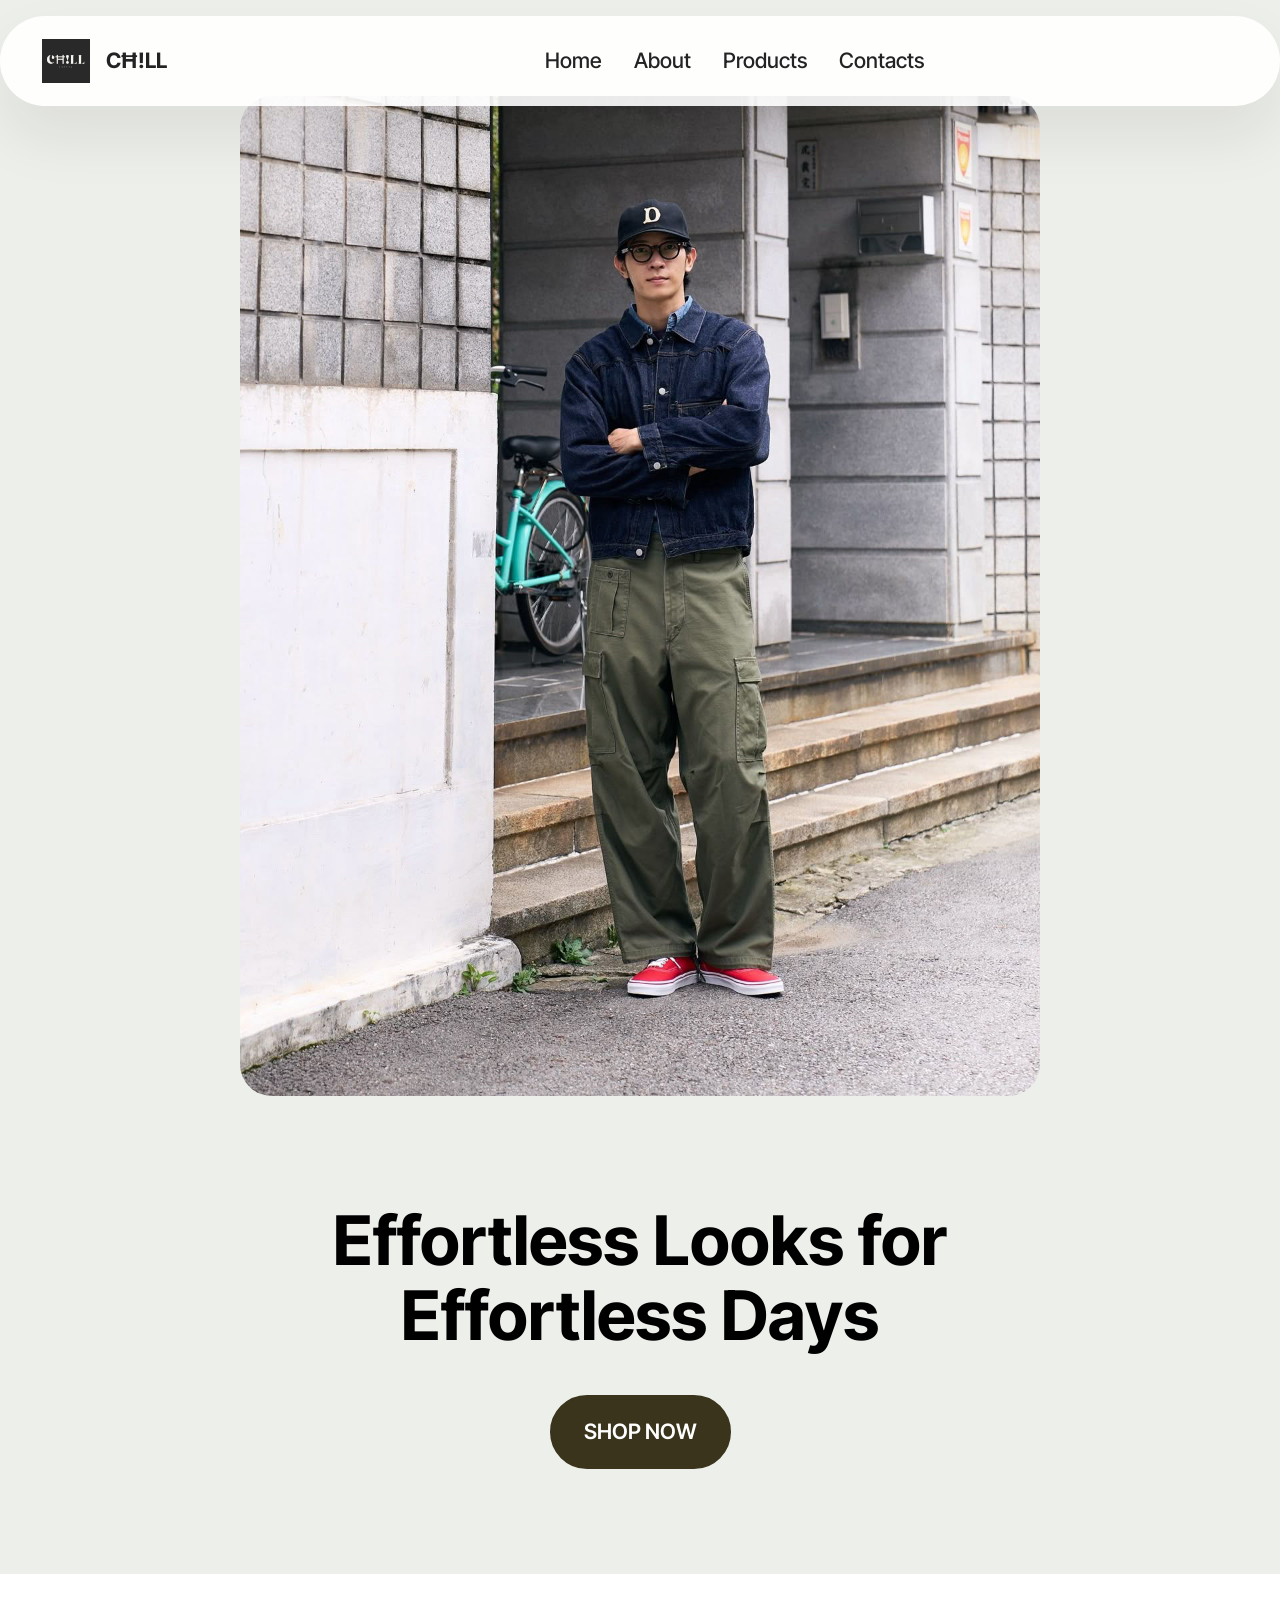
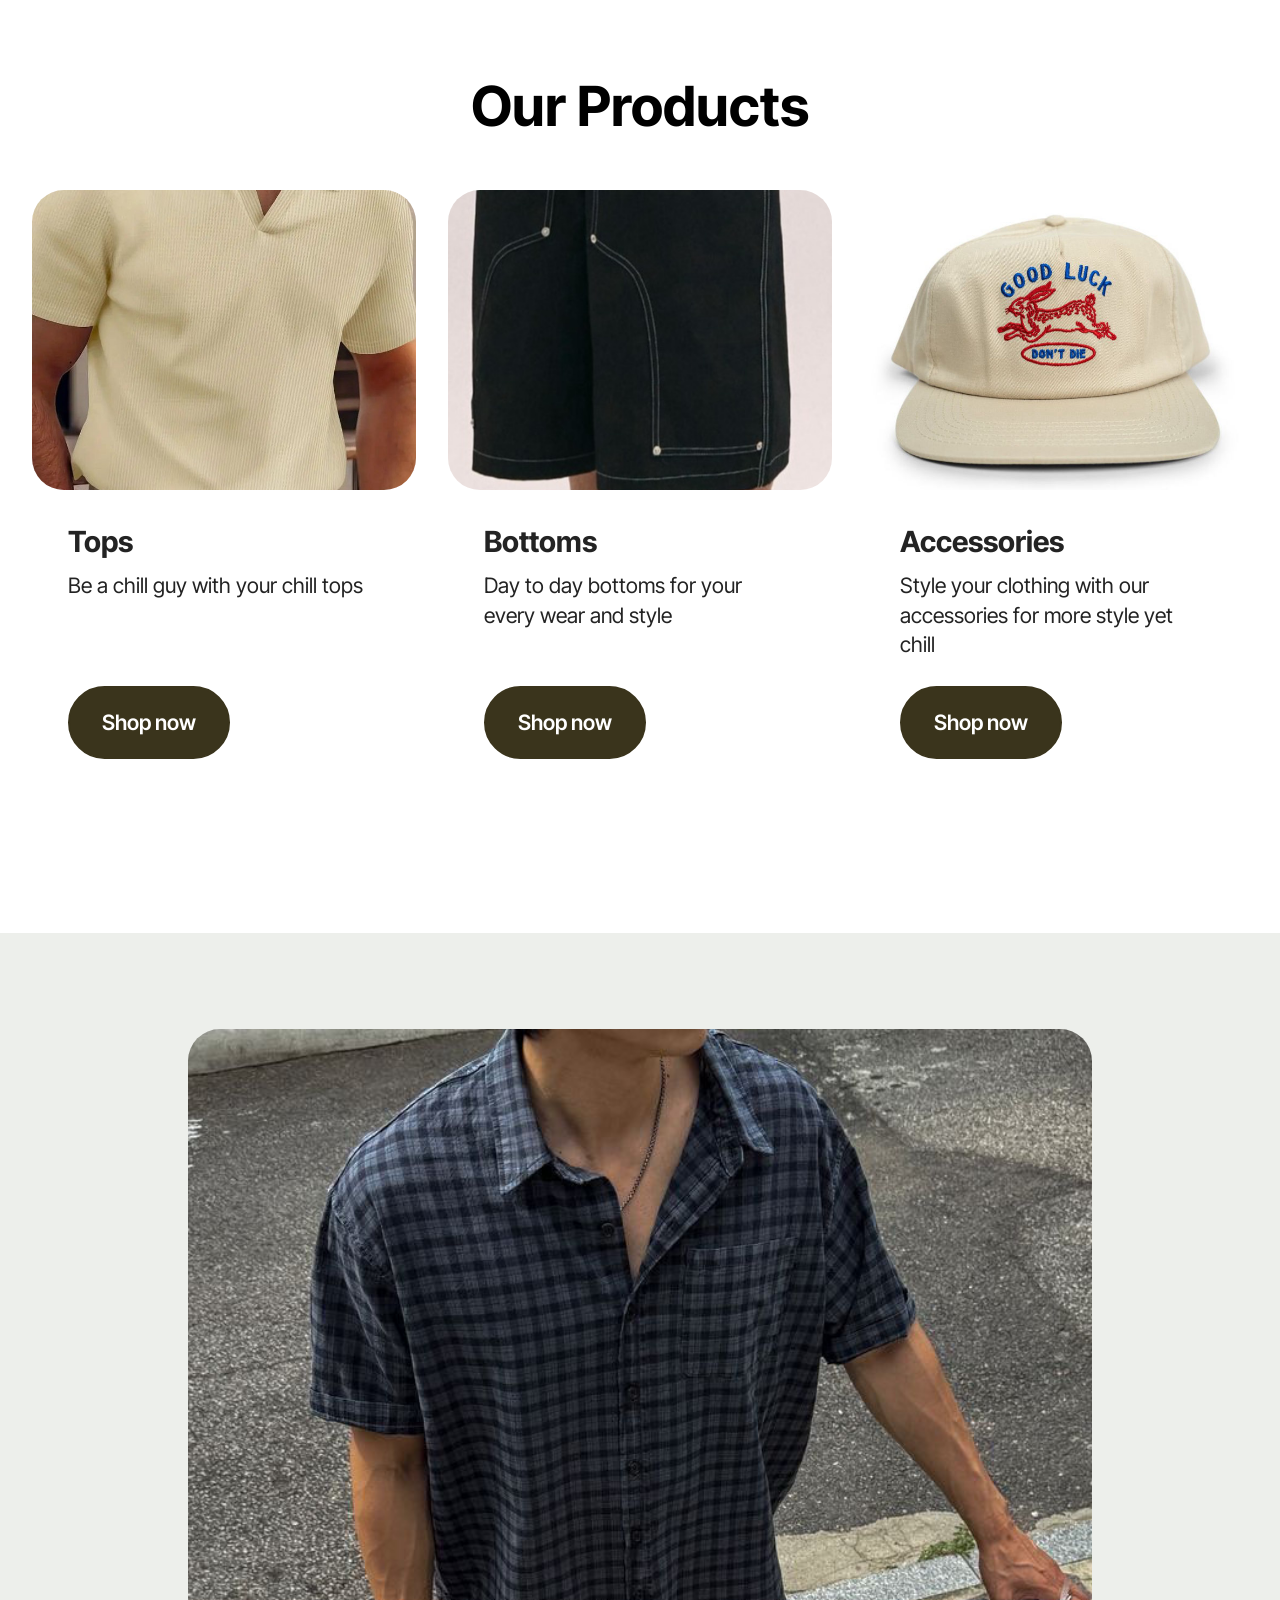
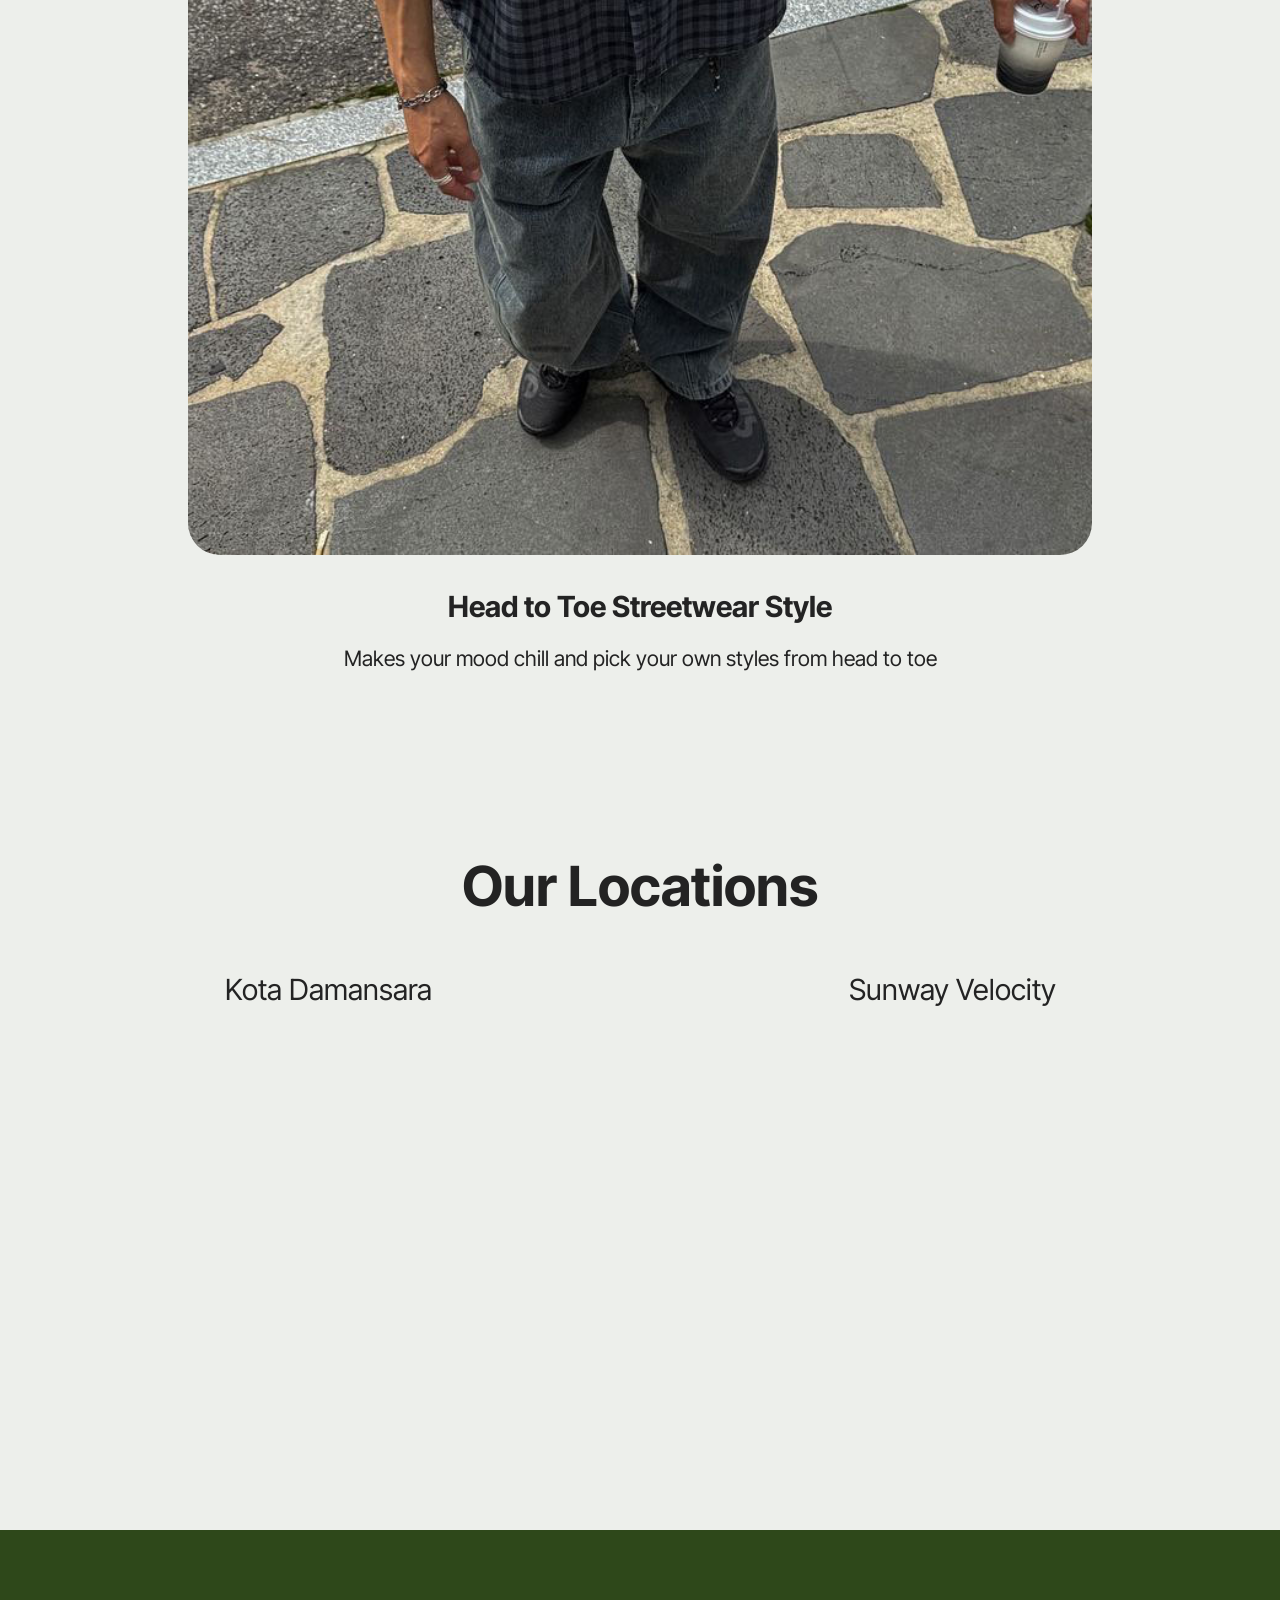
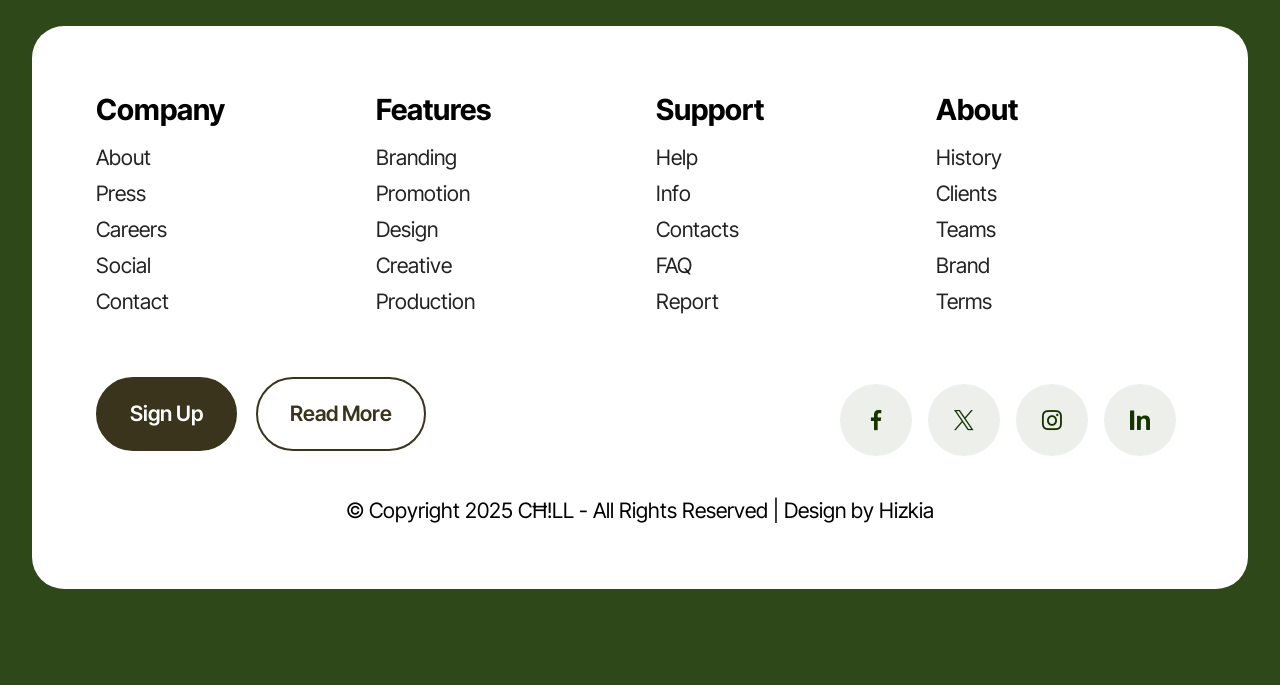
==== commit 21ab9482: "Update page1.html" ====
--- a/page1.html
+++ b/page1.html
@@ -278,9 +278,9 @@
 			</div>
 		</div>
 	</div>
-</section><section class="display-7" style="padding: 0;align-items: center;justify-content: center;flex-wrap: wrap;    align-content: center;display: flex;position: relative;height: 4rem;"><a href="https://mobiri.se/4250565" style="flex: 1 1;height: 4rem;position: absolute;width: 100%;z-index: 1;"><img alt="" style="height: 4rem;" src="[data-uri]"></a><p style="margin: 0;text-align: center;" class="display-7">&#8204;</p><a style="z-index:1" href="https://mobirise.com/builder/ai-website-builder.html">AI Website Builder</a></section><script src="assets/bootstrap/js/bootstrap.bundle.min.js"></script>  <script src="assets/smoothscroll/smooth-scroll.js"></script>  <script src="assets/ytplayer/index.js"></script>  <script src="assets/dropdown/js/navbar-dropdown.js"></script>  <script src="assets/theme/js/script.js"></script>  
+</section>
   
   
   <input name="animation" type="hidden">
   </body>
-</html>+</html>
